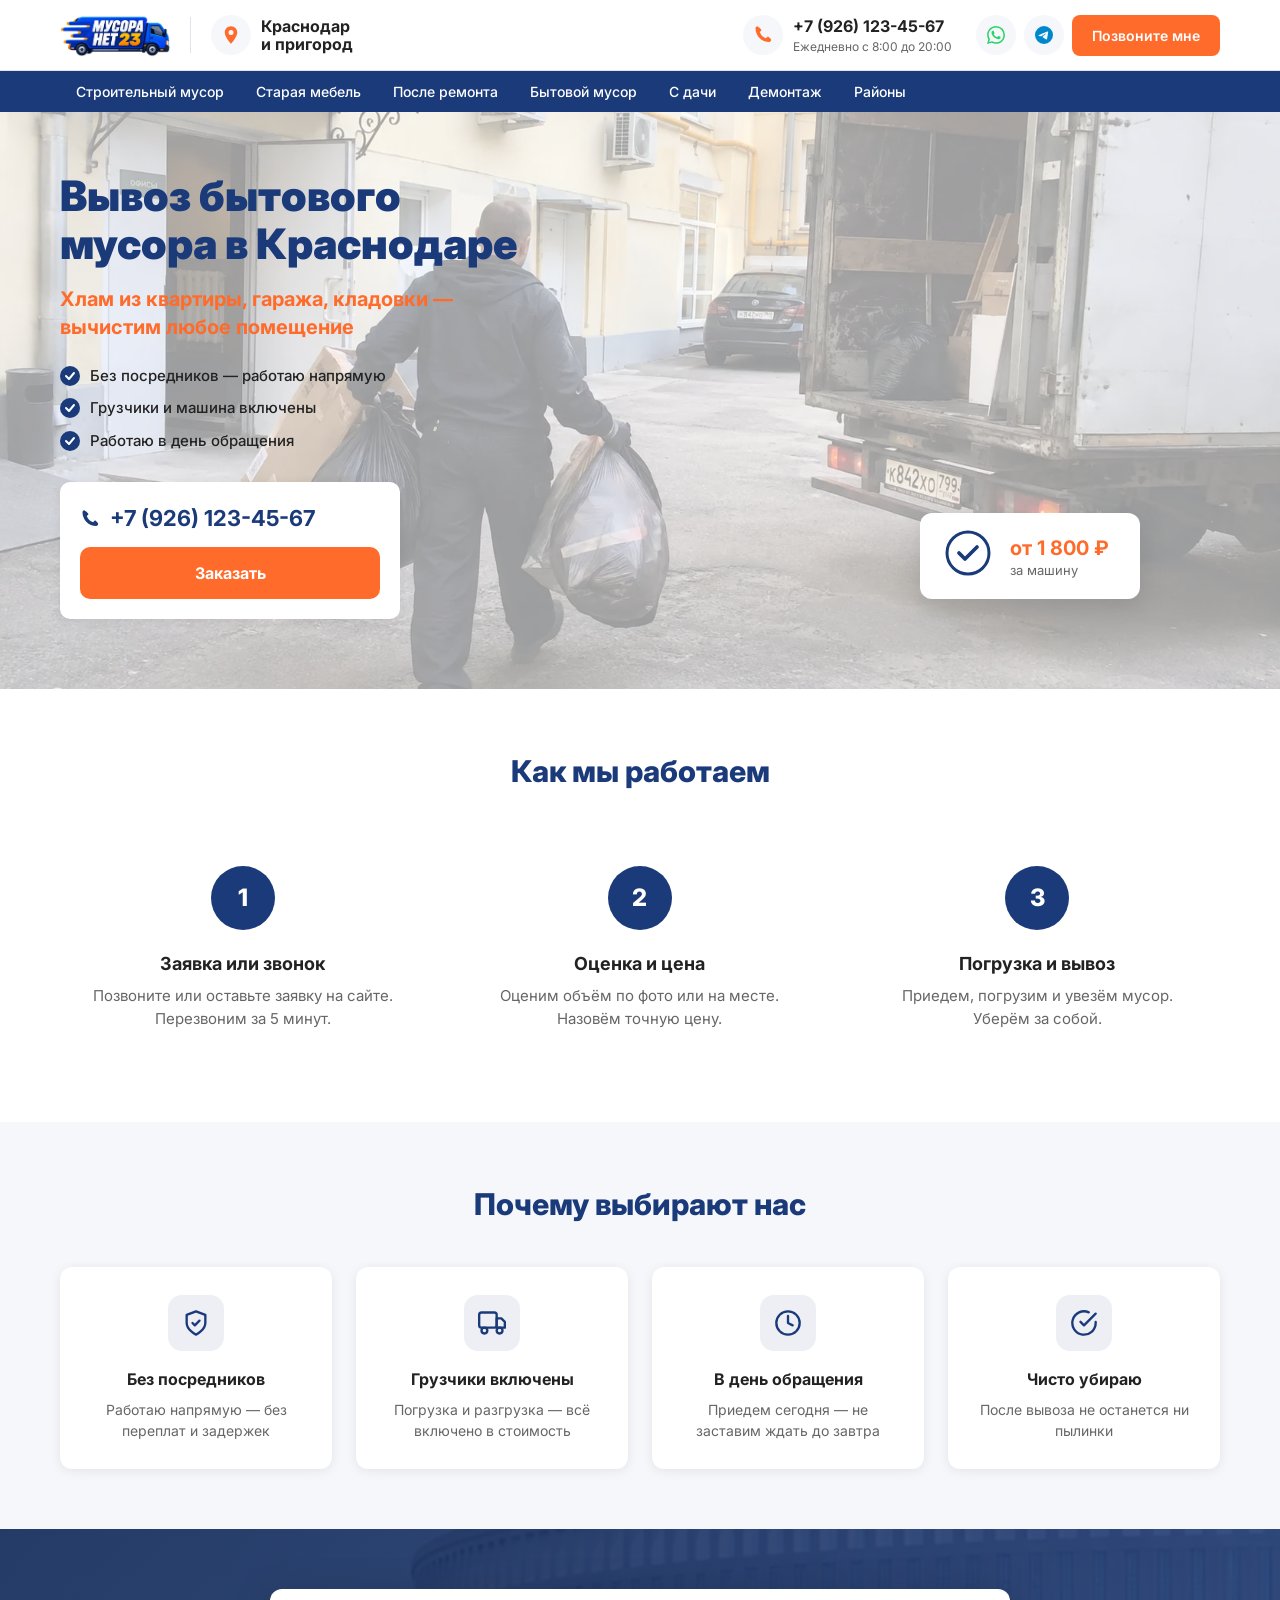
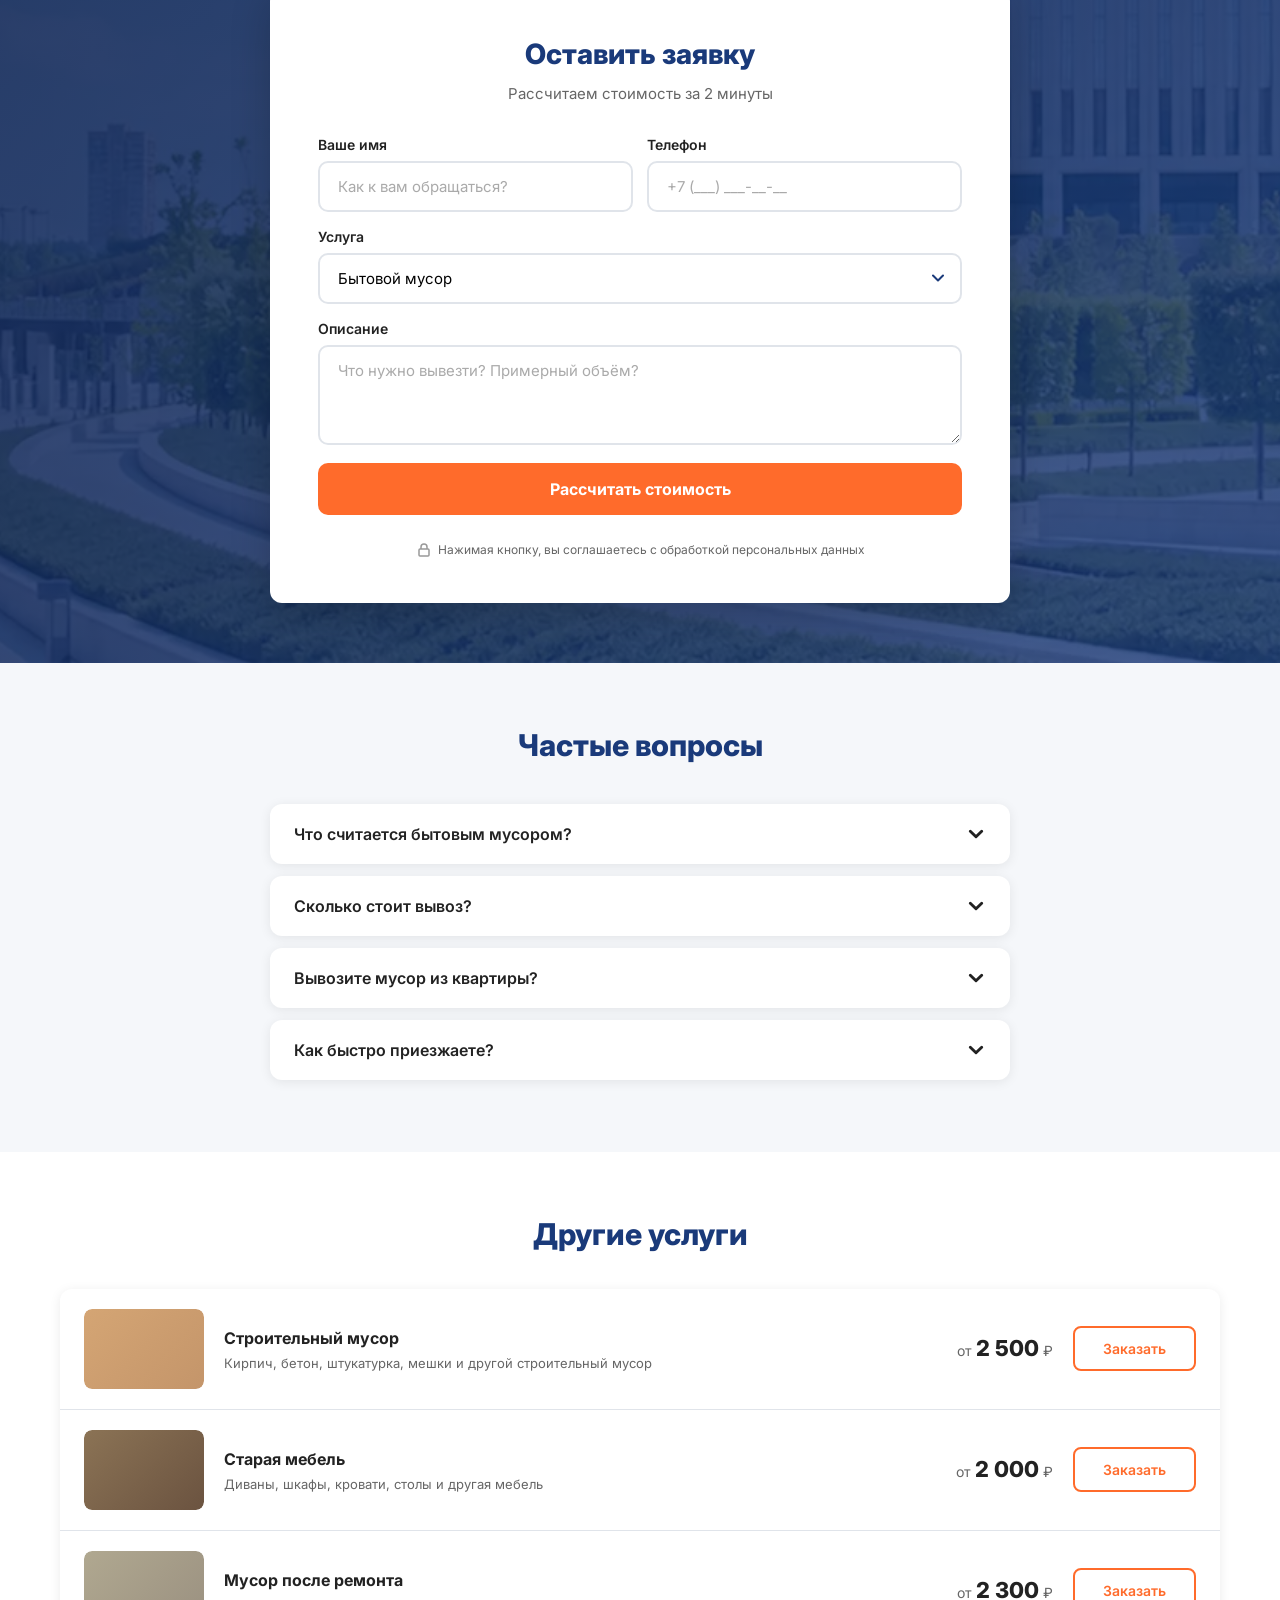
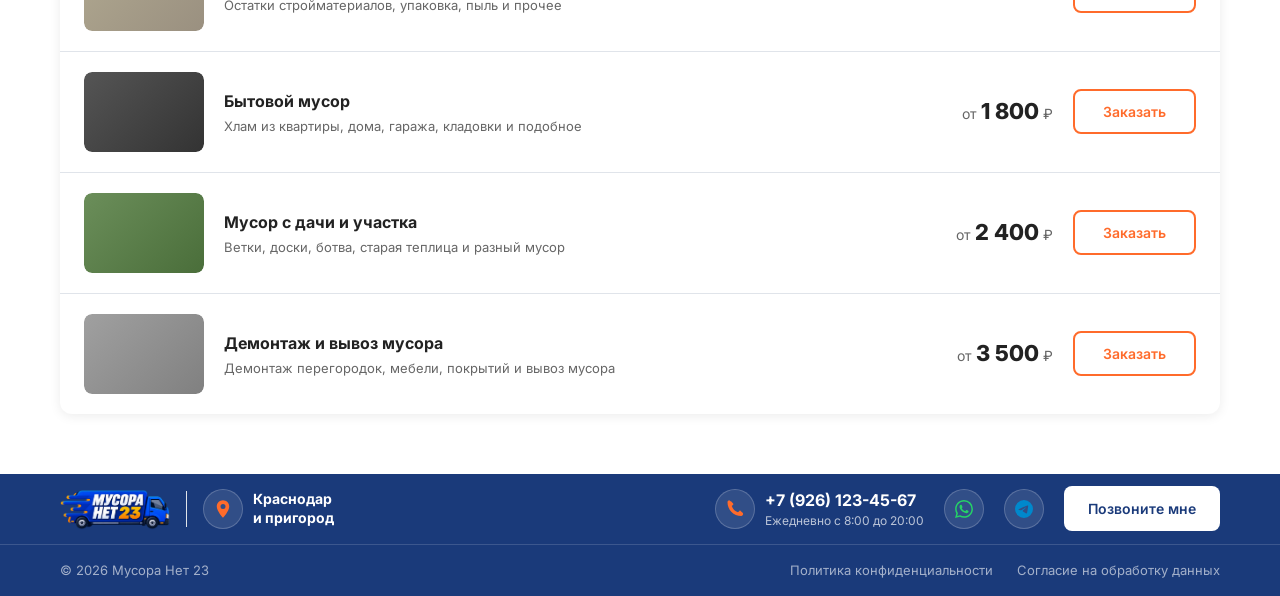
==== bytovoy-musor.html @ c2ca49b8 "Полная мобильная адаптация: responsive service.css, sticky call на сервисах" ====
<!DOCTYPE html>
<html lang="ru">
<head>
    <meta charset="UTF-8">
    <meta name="viewport" content="width=device-width, initial-scale=1.0">
    <title>Вывоз бытового мусора в Краснодаре — от 1 800 ₽ | Мусора Нет 23</title>
    <meta name="description" content="Вывоз бытового мусора в Краснодаре от 1 800 ₽. Хлам из квартиры, гаража, кладовки — вычистим любое помещение. Тел: +7 (926) 123-45-67">
    <meta name="keywords" content="бытовой мусор краснодар, вывоз хлама, вывоз мусора из квартиры, вывоз мусора из гаража">
    <meta name="robots" content="index, follow">
    <link rel="canonical" href="https://musora-net-23.vercel.app/bytovoy-musor/">
    <meta property="og:type" content="website">
    <meta property="og:title" content="Вывоз бытового мусора в Краснодаре — Мусора Нет 23">
    <meta property="og:description" content="Вывоз бытового мусора от 1 800 ₽. Хлам из квартиры, гаража, кладовки.">
    <meta property="og:image" content="https://musora-net-23.vercel.app/assets/main.webp">
    <meta property="og:url" content="https://musora-net-23.vercel.app/bytovoy-musor/">
    <meta property="og:locale" content="ru_RU">
    <script type="application/ld+json">
    {
        "@context": "https://schema.org",
        "@type": "Service",
        "name": "Вывоз бытового мусора",
        "provider": {"@type": "LocalBusiness", "name": "Мусора Нет 23", "telephone": "+7-926-123-45-67"},
        "areaServed": "Краснодар",
        "offers": {"@type": "Offer", "price": "1800", "priceCurrency": "RUB", "priceSpecification": {"@type": "PriceSpecification", "price": "1800", "priceCurrency": "RUB", "unitText": "за машину"}}
    }
    </script>
    <link rel="stylesheet" href="./index.css">
    <link rel="stylesheet" href="service.css">
    <link href="https://fonts.googleapis.com/css2?family=Inter:wght@400;500;600;700;800;900&display=swap" rel="stylesheet">
</head>
<body>
    <!-- Header (copy from main) -->
    <header class="header">
        <div class="container header-inner">
            <div class="header-left">
                <a href="index.html" class="logo"><img src="assets/logo.webp" alt="Мусора Нет 23" class="logo-icon"></a>
                <div class="header-separator"></div>
                <div class="header-location"><div class="icon-badge"><svg width="20" height="20" viewBox="0 0 16 16" fill="none"><path d="M8 1C5.24 1 3 3.24 3 6c0 3.75 5 9 5 9s5-5.25 5-9c0-2.76-2.24-5-5-5zm0 7a2 2 0 110-4 2 2 0 010 4z" fill="#ff6b2b"/></svg></div><span>Краснодар<br>и пригород</span></div>
            </div>
            <div class="header-right">
                <div class="header-phone-block"><div class="icon-badge"><svg width="20" height="20" viewBox="0 0 16 16" fill="none"><path d="M3.5 1C2.67 1 2 1.67 2 2.5c0 6.08 4.92 11 11 11 .83 0 1.5-.67 1.5-1.5 0-.39-.15-.74-.4-1.01L12.5 9.5c-.28-.28-.73-.28-1.01 0l-1.09 1.09A8.05 8.05 0 015.41 5.6l1.09-1.09c.28-.28.28-.73 0-1.01L5.01 2A1.49 1.49 0 004 1.5 1.5 1.5 0 003.5 1z" fill="#ff6b2b"/></svg></div><div><a href="tel:+79261234567" class="header-phone">+7 (926) 123-45-67</a><span class="header-hours">Ежедневно с 8:00 до 20:00</span></div></div>
                <button class="burger" id="burgerBtn" aria-label="Меню"><span></span><span></span><span></span></button>
                <div class="header-actions">
                    <a href="#" class="social-circle whatsapp" title="WhatsApp"><svg width="18" height="18" viewBox="0 0 24 24" fill="#25D366"><path d="M17.472 14.382c-.297-.149-1.758-.867-2.03-.967-.273-.099-.471-.148-.67.15-.197.297-.767.966-.94 1.164-.173.199-.347.223-.644.075-.297-.15-1.255-.463-2.39-1.475-.883-.788-1.48-1.761-1.653-2.059-.173-.297-.018-.458.13-.606.134-.133.298-.347.446-.52.149-.174.198-.298.298-.497.099-.198.05-.371-.025-.52-.075-.149-.669-1.612-.916-2.207-.242-.579-.487-.5-.669-.51-.173-.008-.371-.01-.57-.01-.198 0-.52.074-.792.372-.272.297-1.04 1.016-1.04 2.479 0 1.462 1.065 2.875 1.213 3.074.149.198 2.096 3.2 5.077 4.487.709.306 1.262.489 1.694.625.712.227 1.36.195 1.871.118.571-.085 1.758-.719 2.006-1.413.248-.694.248-1.289.173-1.413-.074-.124-.272-.198-.57-.347m-5.421 7.403h-.004a9.87 9.87 0 01-5.031-1.378l-.361-.214-3.741.982.998-3.648-.235-.374a9.86 9.86 0 01-1.51-5.26c.001-5.45 4.436-9.884 9.888-9.884 2.64 0 5.122 1.03 6.988 2.898a9.825 9.825 0 012.893 6.994c-.003 5.45-4.437 9.884-9.885 9.884m8.413-18.297A11.815 11.815 0 0012.05 0C5.495 0 .16 5.335.157 11.892c0 2.096.547 4.142 1.588 5.945L.057 24l6.305-1.654a11.882 11.882 0 005.683 1.448h.005c6.554 0 11.89-5.335 11.893-11.893a11.821 11.821 0 00-3.48-8.413z"/></svg></a>
                    <a href="#" class="social-circle telegram" title="Telegram"><svg width="18" height="18" viewBox="0 0 24 24" fill="#0088cc"><path d="M11.944 0A12 12 0 000 12a12 12 0 0012 12 12 12 0 0012-12A12 12 0 0012 0a12 12 0 00-.056 0zm4.962 7.224c.1-.002.321.023.465.14a.506.506 0 01.171.325c.016.093.036.306.02.472-.18 1.898-.962 6.502-1.36 8.627-.168.9-.499 1.201-.82 1.23-.696.065-1.225-.46-1.9-.902-1.056-.693-1.653-1.124-2.678-1.8-1.185-.78-.417-1.21.258-1.91.177-.184 3.247-2.977 3.307-3.23.007-.032.014-.15-.056-.212s-.174-.041-.249-.024c-.106.024-1.793 1.14-5.061 3.345-.479.33-.913.49-1.302.48-.428-.008-1.252-.241-1.865-.44-.752-.245-1.349-.374-1.297-.789.027-.216.325-.437.893-.663 3.498-1.524 5.83-2.529 6.998-3.014 3.332-1.386 4.025-1.627 4.476-1.635z"/></svg></a>
                    <a href="javascript:void(0)" class="btn-call popup-trigger">Позвоните мне</a>
                </div>
            </div>
        </div>
    </header>
    <nav class="nav"><div class="container"><ul class="nav-list"><li><a href="stroitelniy-musor.html">Строительный мусор</a></li><li><a href="staraya-mebel.html">Старая мебель</a></li><li><a href="musor-posle-remonta.html">После ремонта</a></li><li><a href="bytovoy-musor.html">Бытовой мусор</a></li><li><a href="musor-s-dachi.html">С дачи</a></li><li><a href="demontazh.html">Демонтаж</a></li><li><a href="index.html#map">Районы</a></li></ul></div></nav>
    <div class="mobile-overlay" id="mobileOverlay"></div>
    <aside class="mobile-menu" id="mobileMenu">
        <div class="mobile-menu-header"><a href="index.html" class="logo"><img src="assets/logo.webp" alt="Мусора Нет 23" class="logo-icon"></a><button class="mobile-menu-close" id="mobileMenuClose" aria-label="Закрыть"><svg width="24" height="24" viewBox="0 0 24 24" fill="none"><path d="M6 6l12 12M18 6L6 18" stroke="#222" stroke-width="2" stroke-linecap="round"/></svg></button></div>
        <nav class="mobile-nav"><a href="index.html">Услуги</a><a href="index.html#how">Как мы работаем</a><a href="index.html#reviews">Отзывы</a><a href="index.html#map">Районы</a></nav>
        <div class="mobile-menu-footer">
            <div class="mobile-menu-location"><div class="icon-badge"><svg width="20" height="20" viewBox="0 0 16 16" fill="none"><path d="M8 1C5.24 1 3 3.24 3 6c0 3.75 5 9 5 9s5-5.25 5-9c0-2.76-2.24-5-5-5zm0 7a2 2 0 110-4 2 2 0 010 4z" fill="#ff6b2b"/></svg></div><span>Краснодар и пригород</span></div>
            <div class="mobile-menu-phone-block"><div class="icon-badge"><svg width="20" height="20" viewBox="0 0 16 16" fill="none"><path d="M3.5 1C2.67 1 2 1.67 2 2.5c0 6.08 4.92 11 11 11 .83 0 1.5-.67 1.5-1.5 0-.39-.15-.74-.4-1.01L12.5 9.5c-.28-.28-.73-.28-1.01 0l-1.09 1.09A8.05 8.05 0 015.41 5.6l1.09-1.09c.28-.28.28-.73 0-1.01L5.01 2A1.49 1.49 0 004 1.5 1.5 1.5 0 003.5 1z" fill="#ff6b2b"/></svg></div><div><a href="tel:+79261234567" class="mobile-menu-phone">+7 (926) 123-45-67</a><span class="mobile-menu-hours">Ежедневно с 8:00 до 20:00</span></div></div>
            <div class="mobile-menu-socials"><a href="#" class="social-link whatsapp"><svg width="22" height="22" viewBox="0 0 24 24" fill="#25D366"><path d="M17.472 14.382c-.297-.149-1.758-.867-2.03-.967-.273-.099-.471-.148-.67.15-.197.297-.767.966-.94 1.164-.173.199-.347.223-.644.075-.297-.15-1.255-.463-2.39-1.475-.883-.788-1.48-1.761-1.653-2.059-.173-.297-.018-.458.13-.606.134-.133.298-.347.446-.52.149-.174.198-.298.298-.497.099-.198.05-.371-.025-.52-.075-.149-.669-1.612-.916-2.207-.242-.579-.487-.5-.669-.51-.173-.008-.371-.01-.57-.01-.198 0-.52.074-.792.372-.272.297-1.04 1.016-1.04 2.479 0 1.462 1.065 2.875 1.213 3.074.149.198 2.096 3.2 5.077 4.487.709.306 1.262.489 1.694.625.712.227 1.36.195 1.871.118.571-.085 1.758-.719 2.006-1.413.248-.694.248-1.289.173-1.413-.074-.124-.272-.198-.57-.347m-5.421 7.403h-.004a9.87 9.87 0 01-5.031-1.378l-.361-.214-3.741.982.998-3.648-.235-.374a9.86 9.86 0 01-1.51-5.26c.001-5.45 4.436-9.884 9.888-9.884 2.64 0 5.122 1.03 6.988 2.898a9.825 9.825 0 012.893 6.994c-.003 5.45-4.437 9.884-9.885 9.884m8.413-18.297A11.815 11.815 0 0012.05 0C5.495 0 .16 5.335.157 11.892c0 2.096.547 4.142 1.588 5.945L.057 24l6.305-1.654a11.882 11.882 0 005.683 1.448h.005c6.554 0 11.89-5.335 11.893-11.893a11.821 11.821 0 00-3.48-8.413z"/></svg></a><a href="#" class="social-link telegram"><svg width="22" height="22" viewBox="0 0 24 24" fill="#0088cc"><path d="M11.944 0A12 12 0 000 12a12 12 0 0012 12 12 12 0 0012-12A12 12 0 0012 0a12 12 0 00-.056 0zm4.962 7.224c.1-.002.321.023.465.14a.506.506 0 01.171.325c.016.093.036.306.02.472-.18 1.898-.962 6.502-1.36 8.627-.168.9-.499 1.201-.82 1.23-.696.065-1.225-.46-1.9-.902-1.056-.693-1.653-1.124-2.678-1.8-1.185-.78-.417-1.21.258-1.91.177-.184 3.247-2.977 3.307-3.23.007-.032.014-.15-.056-.212s-.174-.041-.249-.024c-.106.024-1.793 1.14-5.061 3.345-.479.33-.913.49-1.302.48-.428-.008-1.252-.241-1.865-.44-.752-.245-1.349-.374-1.297-.789.027-.216.325-.437.893-.663 3.498-1.524 5.83-2.529 6.998-3.014 3.332-1.386 4.025-1.627 4.476-1.635z"/></svg></a><a href="tel:+79261234567" class="mobile-menu-phone">+7 (926) 123-45-67</a></div>
            <button class="btn-call popup-trigger">Заказать звонок</button>
        </div>
    </aside>

    <section class="hero service-hero hero-bitovoi">
        <div class="container hero-inner">
            <div class="hero-content">
                <h1 class="hero-title">Вывоз бытового<br>мусора в Краснодаре</h1>
                <p class="hero-subtitle">Хлам из квартиры, гаража, кладовки —<br>вычистим любое помещение</p>
                <ul class="hero-features">
                    <li><svg width="20" height="20" viewBox="0 0 20 20" fill="none"><circle cx="10" cy="10" r="10" fill="#1a3a7a"/><path d="M6 10l3 3 5-6" stroke="white" stroke-width="2" stroke-linecap="round" stroke-linejoin="round"/></svg>Без посредников — работаю напрямую</li>
                    <li><svg width="20" height="20" viewBox="0 0 20 20" fill="none"><circle cx="10" cy="10" r="10" fill="#1a3a7a"/><path d="M6 10l3 3 5-6" stroke="white" stroke-width="2" stroke-linecap="round" stroke-linejoin="round"/></svg>Грузчики и машина включены</li>
                    <li><svg width="20" height="20" viewBox="0 0 20 20" fill="none"><circle cx="10" cy="10" r="10" fill="#1a3a7a"/><path d="M6 10l3 3 5-6" stroke="white" stroke-width="2" stroke-linecap="round" stroke-linejoin="round"/></svg>Работаю в день обращения</li>
                </ul>
                <div class="hero-cta">
                    <a href="tel:+79261234567" class="hero-phone"><svg width="20" height="20" viewBox="0 0 20 20" fill="none"><path d="M4.375 1.25C3.34 1.25 2.5 2.09 2.5 3.125c0 7.6 6.15 13.75 13.75 13.75 1.035 0 1.875-.84 1.875-1.875 0-.49-.19-.93-.5-1.26l-1.875-1.875c-.35-.35-.91-.35-1.26 0l-1.36 1.36A10.06 10.06 0 016.76 7.01l1.36-1.36c.35-.35.35-.91 0-1.26L6.25 2.52A1.86 1.86 0 005 1.875 1.875 1.875 0 004.375 1.25z" fill="#1a3a7a"/></svg>+7 (926) 123-45-67</a>
                    <a href="#form" class="btn-primary">Заказать</a>
                </div>
                <div class="hero-badge">
                    <div class="hero-badge-icon"><svg width="48" height="48" viewBox="0 0 32 32" fill="none"><circle cx="16" cy="16" r="14" stroke="#1a3a7a" stroke-width="2"/><path d="M10 16l4 4 8-8" stroke="#1a3a7a" stroke-width="2.5" stroke-linecap="round" stroke-linejoin="round"/></svg></div>
                    <div class="hero-badge-text"><strong>от 1 800 ₽</strong><span>за машину</span></div>
                </div>
            </div>
        </div>
    </section>

    <section class="service-how"><div class="container"><h2>Как мы работаем</h2><div class="how-steps"><div class="how-step"><div class="how-step-num">1</div><h3>Заявка или звонок</h3><p>Позвоните или оставьте заявку на сайте. Перезвоним за 5 минут.</p></div><div class="how-step"><div class="how-step-num">2</div><h3>Оценка и цена</h3><p>Оценим объём по фото или на месте. Назовём точную цену.</p></div><div class="how-step"><div class="how-step-num">3</div><h3>Погрузка и вывоз</h3><p>Приедем, погрузим и увезём мусор. Уберём за собой.</p></div></div></div></section>

    <section class="service-benefits"><div class="container"><h2>Почему выбирают нас</h2><div class="benefits-grid"><div class="benefit-card"><div class="benefit-icon"><svg width="28" height="28" viewBox="0 0 24 24" fill="none" stroke="#1a3a7a" stroke-width="2" stroke-linecap="round" stroke-linejoin="round"><path d="M12 22s8-4 8-10V5l-8-3-8 3v7c0 6 8 10 8 10z"/><path d="M9 12l2 2 4-4"/></svg></div><h3>Без посредников</h3><p>Работаю напрямую — без переплат и задержек</p></div><div class="benefit-card"><div class="benefit-icon"><svg width="28" height="28" viewBox="0 0 24 24" fill="none" stroke="#1a3a7a" stroke-width="2" stroke-linecap="round" stroke-linejoin="round"><rect x="1" y="3" width="15" height="13" rx="2"/><path d="M16 8h4l3 3v5h-7V8z"/><circle cx="5.5" cy="18.5" r="2.5"/><circle cx="18.5" cy="18.5" r="2.5"/></svg></div><h3>Грузчики включены</h3><p>Погрузка и разгрузка — всё включено в стоимость</p></div><div class="benefit-card"><div class="benefit-icon"><svg width="28" height="28" viewBox="0 0 24 24" fill="none" stroke="#1a3a7a" stroke-width="2" stroke-linecap="round" stroke-linejoin="round"><circle cx="12" cy="12" r="10"/><path d="M12 6v6l4 2"/></svg></div><h3>В день обращения</h3><p>Приедем сегодня — не заставим ждать до завтра</p></div><div class="benefit-card"><div class="benefit-icon"><svg width="28" height="28" viewBox="0 0 24 24" fill="none" stroke="#1a3a7a" stroke-width="2" stroke-linecap="round" stroke-linejoin="round"><path d="M22 11.08V12a10 10 0 11-5.93-9.14"/><path d="M22 4L12 14.01l-3-3"/></svg></div><h3>Чисто убираю</h3><p>После вывоза не останется ни пылинки</p></div></div></div></section>

    <section class="service-form-section" id="form">
        <div class="container">
            <div class="service-form-card">
                <h2>Оставить заявку</h2>
                <p class="form-subtitle">Рассчитаем стоимость за 2 минуты</p>
                <form action="send.php" method="POST" class="service-form-grid">
                    <input type="hidden" name="page" value="Бытовой мусор">
                    <div class="form-group"><label>Ваше имя</label><input type="text" name="name" placeholder="Как к вам обращаться?"></div>
                    <div class="form-group"><label>Телефон</label><input type="tel" name="phone" placeholder="+7 (___) ___-__-__"></div>
                    <div class="form-group full"><label>Услуга</label><select name="service"><option>Строительный мусор</option><option>Старая мебель</option><option>Мусор после ремонта</option><option selected>Бытовой мусор</option><option>Мусор с дачи и участка</option><option>Демонтаж и вывоз мусора</option></select></div>
                    <div class="form-group full"><label>Описание</label><textarea name="message" placeholder="Что нужно вывезти? Примерный объём?"></textarea></div>
                    <button type="submit" class="btn-submit">Рассчитать стоимость</button>
                    <p class="form-privacy"><svg width="16" height="16" viewBox="0 0 16 16" fill="none"><rect x="3" y="7" width="10" height="7" rx="1" stroke="#999" stroke-width="1.5"/><path d="M5 7V5a3 3 0 016 0v2" stroke="#999" stroke-width="1.5"/></svg>Нажимая кнопку, вы соглашаетесь с обработкой персональных данных</p>
                </form>
            </div>
        </div>
    </section>

    <!-- Other Services -->
    <section class="service-faq"><div class="container"><h2>Частые вопросы</h2><div class="faq-list"><div class="faq-item"><button class="faq-question">Что считается бытовым мусором? <svg class="faq-arrow" width="14" height="14" viewBox="0 0 14 14" fill="none"><path d="M3 5l4 4 4-4" stroke="currentColor" stroke-width="2" stroke-linecap="round" stroke-linejoin="round"/></svg></button><div class="faq-answer"><div class="faq-answer-inner">Хлам из квартиры, дома, гаража, кладовки — старые вещи, техника, коробки.</div></div></div><div class="faq-item"><button class="faq-question">Сколько стоит вывоз? <svg class="faq-arrow" width="14" height="14" viewBox="0 0 14 14" fill="none"><path d="M3 5l4 4 4-4" stroke="currentColor" stroke-width="2" stroke-linecap="round" stroke-linejoin="round"/></svg></button><div class="faq-answer"><div class="faq-answer-inner">От 1 800 ₽ за машину. Самая низкая цена в Краснодаре.</div></div></div><div class="faq-item"><button class="faq-question">Вывозите мусор из квартиры? <svg class="faq-arrow" width="14" height="14" viewBox="0 0 14 14" fill="none"><path d="M3 5l4 4 4-4" stroke="currentColor" stroke-width="2" stroke-linecap="round" stroke-linejoin="round"/></svg></button><div class="faq-answer"><div class="faq-answer-inner">Да. Грузчики поднимут и вынесут мусор с любого этажа.</div></div></div><div class="faq-item"><button class="faq-question">Как быстро приезжаете? <svg class="faq-arrow" width="14" height="14" viewBox="0 0 14 14" fill="none"><path d="M3 5l4 4 4-4" stroke="currentColor" stroke-width="2" stroke-linecap="round" stroke-linejoin="round"/></svg></button><div class="faq-answer"><div class="faq-answer-inner">В день обращения. Позвоните — приедем сегодня.</div></div></div></div></div></section>

    <section class="other-services">
        <div class="container">
            <h2>Другие услуги</h2>
            <div class="services-list">
                <div class="service-item">
                    <div class="service-img"><div class="service-img-placeholder construction"></div></div>
                    <div class="service-info"><h3>Строительный мусор</h3><p>Кирпич, бетон, штукатурка, мешки и другой строительный мусор</p></div>
                    <div class="service-price">от <strong>2 500</strong> ₽</div>
                    <a href="stroitelniy-musor.html" class="btn-order">Заказать</a>
                </div>
                <div class="service-item">
                    <div class="service-img"><div class="service-img-placeholder furniture"></div></div>
                    <div class="service-info"><h3>Старая мебель</h3><p>Диваны, шкафы, кровати, столы и другая мебель</p></div>
                    <div class="service-price">от <strong>2 000</strong> ₽</div>
                    <a href="staraya-mebel.html" class="btn-order">Заказать</a>
                </div>
                <div class="service-item">
                    <div class="service-img"><div class="service-img-placeholder renovation"></div></div>
                    <div class="service-info"><h3>Мусор после ремонта</h3><p>Остатки стройматериалов, упаковка, пыль и прочее</p></div>
                    <div class="service-price">от <strong>2 300</strong> ₽</div>
                    <a href="musor-posle-remonta.html" class="btn-order">Заказать</a>
                </div>
                <div class="service-item">
                    <div class="service-img"><div class="service-img-placeholder household"></div></div>
                    <div class="service-info"><h3>Бытовой мусор</h3><p>Хлам из квартиры, дома, гаража, кладовки и подобное</p></div>
                    <div class="service-price">от <strong>1 800</strong> ₽</div>
                    <a href="bytovoy-musor.html" class="btn-order">Заказать</a>
                </div>
                <div class="service-item">
                    <div class="service-img"><div class="service-img-placeholder dacha"></div></div>
                    <div class="service-info"><h3>Мусор с дачи и участка</h3><p>Ветки, доски, ботва, старая теплица и разный мусор</p></div>
                    <div class="service-price">от <strong>2 400</strong> ₽</div>
                    <a href="musor-s-dachi.html" class="btn-order">Заказать</a>
                </div>
                <div class="service-item">
                    <div class="service-img"><div class="service-img-placeholder demolition"></div></div>
                    <div class="service-info"><h3>Демонтаж и вывоз мусора</h3><p>Демонтаж перегородок, мебели, покрытий и вывоз мусора</p></div>
                    <div class="service-price">от <strong>3 500</strong> ₽</div>
                    <a href="demontazh.html" class="btn-order">Заказать</a>
                </div>
            </div>
        </div>
    </section>

    <section class="seo-hidden" style="padding:0;height:0;overflow:visible;position:relative;">
        <div style="position:absolute;left:-9999px;top:auto;width:1px;height:1px;overflow:hidden;">
            <h2>Вывоз бытового мусора в Краснодаре</h2>
            <p>Вывоз бытового мусора в Краснодаре от «Мусора Нет 23». Вычистим хлам из квартиры, дома, гаража, кладовки или подвала. Старая техника, вещи, коробки — вывезём любое количество.</p>
            <p>Цена — от 1 800 ₽ за машину. Самая низкая в Краснодаре. Звоните: +7 (926) 123-45-67.</p>
        </div>
    </section>

    <!-- Footer -->
    <footer class="footer">
        <div class="container footer-inner">
            <div class="footer-left"><a href="index.html" class="logo"><img src="assets/logo.webp" alt="Мусора Нет 23" class="logo-icon"></a><div class="header-separator"></div><div class="footer-location"><div class="icon-badge"><svg width="20" height="20" viewBox="0 0 16 16" fill="none"><path d="M8 1C5.24 1 3 3.24 3 6c0 3.75 5 9 5 9s5-5.25 5-9c0-2.76-2.24-5-5-5zm0 7a2 2 0 110-4 2 2 0 010 4z" fill="#ff6b2b"/></svg></div><span>Краснодар<br>и пригород</span></div></div>
            <div class="footer-right">
                <div class="footer-phone-block"><div class="icon-badge"><svg width="20" height="20" viewBox="0 0 16 16" fill="none"><path d="M3.5 1C2.67 1 2 1.67 2 2.5c0 6.08 4.92 11 11 11 .83 0 1.5-.67 1.5-1.5 0-.39-.15-.74-.4-1.01L12.5 9.5c-.28-.28-.73-.28-1.01 0l-1.09 1.09A8.05 8.05 0 015.41 5.6l1.09-1.09c.28-.28.28-.73 0-1.01L5.01 2A1.49 1.49 0 004 1.5 1.5 1.5 0 003.5 1z" fill="#ff6b2b"/></svg></div><div><a href="tel:+79261234567" class="footer-phone">+7 (926) 123-45-67</a><span class="footer-hours">Ежедневно с 8:00 до 20:00</span></div></div>
                <a href="#" class="social-circle whatsapp" title="WhatsApp"><svg width="18" height="18" viewBox="0 0 24 24" fill="#25D366"><path d="M17.472 14.382c-.297-.149-1.758-.867-2.03-.967-.273-.099-.471-.148-.67.15-.197.297-.767.966-.94 1.164-.173.199-.347.223-.644.075-.297-.15-1.255-.463-2.39-1.475-.883-.788-1.48-1.761-1.653-2.059-.173-.297-.018-.458.13-.606.134-.133.298-.347.446-.52.149-.174.198-.298.298-.497.099-.198.05-.371-.025-.52-.075-.149-.669-1.612-.916-2.207-.242-.579-.487-.5-.669-.51-.173-.008-.371-.01-.57-.01-.198 0-.52.074-.792.372-.272.297-1.04 1.016-1.04 2.479 0 1.462 1.065 2.875 1.213 3.074.149.198 2.096 3.2 5.077 4.487.709.306 1.262.489 1.694.625.712.227 1.36.195 1.871.118.571-.085 1.758-.719 2.006-1.413.248-.694.248-1.289.173-1.413-.074-.124-.272-.198-.57-.347m-5.421 7.403h-.004a9.87 9.87 0 01-5.031-1.378l-.361-.214-3.741.982.998-3.648-.235-.374a9.86 9.86 0 01-1.51-5.26c.001-5.45 4.436-9.884 9.888-9.884 2.64 0 5.122 1.03 6.988 2.898a9.825 9.825 0 012.893 6.994c-.003 5.45-4.437 9.884-9.885 9.884m8.413-18.297A11.815 11.815 0 0012.05 0C5.495 0 .16 5.335.157 11.892c0 2.096.547 4.142 1.588 5.945L.057 24l6.305-1.654a11.882 11.882 0 005.683 1.448h.005c6.554 0 11.89-5.335 11.893-11.893a11.821 11.821 0 00-3.48-8.413z"/></svg></a>
                <a href="#" class="social-circle telegram" title="Telegram"><svg width="18" height="18" viewBox="0 0 24 24" fill="#0088cc"><path d="M11.944 0A12 12 0 000 12a12 12 0 0012 12 12 12 0 0012-12A12 12 0 0012 0a12 12 0 00-.056 0zm4.962 7.224c.1-.002.321.023.465.14a.506.506 0 01.171.325c.016.093.036.306.02.472-.18 1.898-.962 6.502-1.36 8.627-.168.9-.499 1.201-.82 1.23-.696.065-1.225-.46-1.9-.902-1.056-.693-1.653-1.124-2.678-1.8-1.185-.78-.417-1.21.258-1.91.177-.184 3.247-2.977 3.307-3.23.007-.032.014-.15-.056-.212s-.174-.041-.249-.024c-.106.024-1.793 1.14-5.061 3.345-.479.33-.913.49-1.302.48-.428-.008-1.252-.241-1.865-.44-.752-.245-1.349-.374-1.297-.789.027-.216.325-.437.893-.663 3.498-1.524 5.83-2.529 6.998-3.014 3.332-1.386 4.025-1.627 4.476-1.635z"/></svg></a>
                <a href="javascript:void(0)" class="btn-call popup-trigger">Позвоните мне</a>
            </div>
        </div>
        <div class="footer-bottom"><div class="container footer-bottom-inner"><span>© 2026 Мусора Нет 23</span><div class="footer-links"><a href="#">Политика конфиденциальности</a><a href="#">Согласие на обработку данных</a></div></div></div>
    </footer>

    <!-- Popup -->
    <div class="popup-overlay" id="popupOverlay"><div class="popup-form"><button class="popup-close" id="popupClose">&times;</button><div id="popupContent"><h3>Заказать обратный звонок</h3><p class="popup-subtitle">Оставьте номер — перезвоним за 5 минут</p><form action="send.php" method="POST"><input type="hidden" name="page" value="Бытовой мусор"><input type="hidden" name="service" value="Обратный звонок"><div class="form-group"><label for="popupName">Ваше имя</label><input type="text" id="popupName" name="name" placeholder="Как к вам обращаться?"></div><div class="form-group"><label for="popupPhone">Телефон</label><input type="tel" id="popupPhone" name="phone" placeholder="+7 (___) ___-__-__"></div><button type="submit" class="btn-submit" id="popupSubmit">Перезвоните мне</button><p class="popup-privacy">Нажимая кнопку, вы соглашаетесь с обработкой персональных данных</p></form></div><div class="popup-success" id="popupSuccess"><div class="popup-success-icon">✓</div><h3>Спасибо!</h3><p>Мы перезвоним вам в ближайшее время</p></div></div></div>
    <div class="mobile-sticky-call"><a href="tel:+79261234567" class="mobile-sticky-btn"><svg width="20" height="20" viewBox="0 0 20 20" fill="none"><path d="M4.375 1.25C3.34 1.25 2.5 2.09 2.5 3.125c0 7.6 6.15 13.75 13.75 13.75 1.035 0 1.875-.84 1.875-1.875 0-.49-.19-.93-.5-1.26l-1.875-1.875c-.35-.35-.91-.35-1.26 0l-1.36 1.36A10.06 10.06 0 016.76 7.01l1.36-1.36c.35-.35.35-.91 0-1.26L6.25 2.52A1.86 1.86 0 005 1.875 1.875 1.875 0 004.375 1.25z" fill="white"/></svg>Позвонить</a></div>
    <script src="script.js"></script>
    <script>(function(){var o=document.getElementById('popupOverlay'),c=document.getElementById('popupClose'),t=document.querySelectorAll('.popup-trigger'),s=document.getElementById('popupSubmit'),p=document.getElementById('popupContent'),u=document.getElementById('popupSuccess');t.forEach(function(b){b.addEventListener('click',function(e){e.preventDefault();o.classList.add('active')})});c.addEventListener('click',function(){o.classList.remove('active');p.style.display='';u.classList.remove('show')});o.addEventListener('click',function(e){if(e.target===o){o.classList.remove('active');p.style.display='';u.classList.remove('show')}});document.addEventListener('keydown',function(e){if(e.key==='Escape'&&o.classList.contains('active')){o.classList.remove('active');p.style.display='';u.classList.remove('show')}});s.addEventListener('click',function(){p.style.display='none';u.classList.add('show')})})();</script>
    <script>document.querySelectorAll('.faq-question').forEach(function(b){b.addEventListener('click',function(){var i=this.parentElement,w=i.classList.contains('active');document.querySelectorAll('.faq-item.active').forEach(function(x){x.classList.remove('active')});if(!w)i.classList.add('active')})});</script>
</body>
</html>
---- index.css ----
/* ===== RESET & BASE ===== */
*, *::before, *::after {
    margin: 0;
    padding: 0;
    box-sizing: border-box;
}

:root {
    --primary: #1a3a7a;
    --primary-dark: #0f2555;
    --accent: #ff6b2b;
    --accent-hover: #e55a1b;
    --text: #222;
    --text-light: #666;
    --bg-light: #f5f7fa;
    --white: #fff;
    --border: #e0e4ea;
    --green: #25D366;
    --blue-tg: #0088cc;
    --radius: 12px;
    --shadow: 0 2px 12px rgba(0,0,0,0.08);
    --shadow-lg: 0 8px 30px rgba(0,0,0,0.12);
}

html {
    scroll-behavior: smooth;
}

body {
    font-family: 'Inter', -apple-system, BlinkMacSystemFont, sans-serif;
    color: var(--text);
    line-height: 1.5;
    background: var(--white);
}

a {
    text-decoration: none;
    color: inherit;
}

ul {
    list-style: none;
}

.container {
    max-width: 1200px;
    margin: 0 auto;
    padding: 0 20px;
}

/* ===== HEADER ===== */
.header {
    background: var(--white);
    border-bottom: 1px solid var(--border);
    padding: 0;
    position: sticky;
    top: 0;
    z-index: 100;
}

.header-inner {
    display: flex;
    align-items: center;
    justify-content: space-between;
    gap: 20px;
}

.header-left {
    display: flex;
    align-items: center;
    gap: 20px;
    flex-shrink: 0;
}

.logo {
    display: flex;
    align-items: center;
    gap: 10px;
}

.logo-icon {
    width: 110px;
    height: 70px;
    border-radius: 12px;
    object-fit: contain;
}

.logo-text {
    display: flex;
    flex-direction: column;
    line-height: 1.2;
}

.logo-musora {
    font-size: 18px;
    font-weight: 700;
    color: var(--primary);
}

.logo-net {
    font-size: 18px;
    font-weight: 700;
    color: var(--accent);
}

.header-location {
    display: flex;
    align-items: center;
    gap: 10px;
}

.header-location span {
    font-size: 16px;
    font-weight: 700;
    color: var(--text);
    line-height: 1.15;
}

.header-separator {
    width: 1px;
    height: 36px;
    background: var(--border);
    flex-shrink: 0;
}

.icon-badge {
    width: 40px;
    height: 40px;
    flex-shrink: 0;
    display: flex;
    align-items: center;
    justify-content: center;
    background: var(--bg-light);
    border-radius: 50%;
}

.icon-badge svg {
    width: 20px;
    height: 20px;
}

.icon-badge--sm {
    width: 32px;
    height: 32px;
}

.icon-badge--sm svg {
    width: 16px;
    height: 16px;
}

.header-right {
    display: flex;
    align-items: center;
    gap: 24px;
    flex-shrink: 0;
}

.header-phone-block {
    display: flex;
    align-items: center;
    gap: 10px;
}

.header-phone {
    font-size: 16px;
    font-weight: 700;
    color: var(--text);
    display: block;
}

.header-phone:hover {
    color: var(--primary);
}

.header-hours {
    font-size: 12px;
    color: var(--text-light);
    display: block;
}

.header-actions {
    display: flex;
    align-items: center;
    gap: 8px;
}

.social-circle {
    width: 40px;
    height: 40px;
    flex-shrink: 0;
    display: flex;
    align-items: center;
    justify-content: center;
    background: var(--bg-light);
    border-radius: 50%;
    transition: background 0.2s, transform 0.2s;
}

.social-circle:hover {
    background: var(--border);
    transform: scale(1.1);
}

.btn-call {
    background: var(--accent);
    color: var(--white);
    padding: 10px 20px;
    border-radius: 8px;
    font-size: 14px;
    font-weight: 600;
    transition: background 0.2s;
    white-space: nowrap;
}

.btn-call:hover {
    background: var(--accent-hover);
}

/* ===== NAVIGATION ===== */
.nav {
    background: var(--primary);
    padding: 0;
    position: sticky;
    top: 70px;
    z-index: 99;
    overflow-x: auto;
    -webkit-overflow-scrolling: touch;
}

.nav::-webkit-scrollbar {
    display: none;
}

.nav-list {
    display: flex;
    align-items: center;
    gap: 0;
    min-width: max-content;
}

.nav-list li a {
    display: block;
    padding: 10px 16px;
    color: var(--white);
    font-size: 14px;
    font-weight: 500;
    transition: background 0.2s;
    white-space: nowrap;
}

.nav-list li a:hover {
    background: rgba(255,255,255,0.1);
}

/* ===== HERO ===== */
.hero {
    padding: 50px 0 60px;
    position: relative;
    overflow: hidden;
}

.hero-inner {
    display: flex;
    align-items: center;
    gap: 40px;
    position: relative;
}

.hero-inner::after {
    content: '';
    position: absolute;
    top: -50px;
    bottom: -60px;
    right: 0;
    left: 0;
    background: url('assets/main.webp') right center/auto 100% no-repeat;
    pointer-events: none;
    z-index: -1;
}

.hero-content {
    flex: 1;
    max-width: 520px;
}

.hero-title {
    font-size: 42px;
    font-weight: 900;
    color: var(--primary);
    line-height: 1.15;
    margin-bottom: 16px;
}

.hero-subtitle {
    font-size: 20px;
    font-weight: 700;
    color: var(--accent);
    margin-bottom: 24px;
    line-height: 1.4;
}

.hero-features {
    margin-bottom: 30px;
}

.hero-features li {
    display: flex;
    align-items: center;
    gap: 10px;
    font-size: 15px;
    font-weight: 500;
    margin-bottom: 10px;
    color: var(--text);
}

.hero-cta {
    display: flex;
    flex-direction: column;
    gap: 12px;
    max-width: 340px;
    background: var(--white);
    border-radius: 10px;
    box-shadow: var(--shadow);
    padding: 20px;
}

.hero-phone {
    display: flex;
    align-items: center;
    gap: 10px;
    font-size: 22px;
    font-weight: 700;
    color: var(--primary);
    white-space: nowrap;
}

.btn-primary {
    display: inline-block;
    background: var(--accent);
    color: var(--white);
    padding: 16px 32px;
    border-radius: 10px;
    font-size: 16px;
    font-weight: 700;
    text-align: center;
    border: none;
    cursor: pointer;
    transition: background 0.2s, transform 0.1s;
}

.btn-primary:hover {
    background: var(--accent-hover);
    transform: translateY(-1px);
}

.hero-cta .btn-primary {
    border-radius: 10px;
    padding: 14px 24px;
    width: 100%;
}

.hero-badge {
    position: absolute;
    bottom: 20px;
    right: 100px;
    background: var(--white);
    padding: 16px 24px;
    border-radius: var(--radius);
    box-shadow: var(--shadow-lg);
    display: flex;
    align-items: center;
    gap: 18px;
    min-width: 280px;
}

.hero-badge-text strong {
    display: block;
    font-size: 15px;
    color: var(--text);
}

.hero-badge-text span {
    display: block;
    font-size: 13px;
    color: var(--text-light);
    line-height: 1.2;
}

.hero-badge-text span + span {
    margin-top: 0;
}

/* ===== FEATURES ROW ===== */
.features-row {
    padding: 40px 0;
    background: var(--white);
}

.features-grid {
    display: grid;
    grid-template-columns: repeat(5, 1fr);
    gap: 20px;
}

.feature-card {
    display: flex;
    align-items: center;
    gap: 14px;
    padding: 20px;
    border: 1px solid var(--border);
    border-radius: var(--radius);
    transition: box-shadow 0.2s;
}

.feature-card:hover {
    box-shadow: var(--shadow);
}

.feature-icon {
    flex-shrink: 0;
}

.feature-text {
    display: flex;
    flex-direction: column;
}

.feature-text strong {
    font-size: 14px;
    font-weight: 700;
    color: var(--text);
    line-height: 1.3;
}

.feature-text span {
    font-size: 12px;
    color: var(--text-light);
}

/* ===== SERVICES ===== */
.services {
    padding: 50px 0;
    background: var(--bg-light);
}

.section-title {
    font-size: 28px;
    font-weight: 800;
    color: var(--primary);
    margin-bottom: 30px;
}

.services-list {
    display: flex;
    flex-direction: column;
    gap: 0;
    background: var(--white);
    border-radius: var(--radius);
    overflow: hidden;
    box-shadow: var(--shadow);
}

.service-item {
    display: flex;
    align-items: center;
    padding: 20px 24px;
    gap: 20px;
    border-bottom: 1px solid var(--border);
    transition: background 0.2s;
}

.service-item:last-child {
    border-bottom: none;
}

.service-item:hover {
    background: #fafbfd;
}

.service-img {
    flex-shrink: 0;
    width: 120px;
    height: 80px;
    border-radius: 8px;
    overflow: hidden;
}

.service-img-placeholder {
    width: 100%;
    height: 100%;
    border-radius: 8px;
}

.service-img-placeholder.construction {
    background: linear-gradient(135deg, #d4a574, #c4956a);
}

.service-img-placeholder.furniture {
    background: linear-gradient(135deg, #8B7355, #6B5340);
}

.service-img-placeholder.renovation {
    background: linear-gradient(135deg, #b0a890, #9a9080);
}

.service-img-placeholder.household {
    background: linear-gradient(135deg, #555, #333);
}

.service-img-placeholder.dacha {
    background: linear-gradient(135deg, #6B8E5A, #4a6e3a);
}

.service-img-placeholder.demolition {
    background: linear-gradient(135deg, #a0a0a0, #808080);
}

.service-info {
    flex: 1;
}

.service-info h3 {
    font-size: 16px;
    font-weight: 700;
    color: var(--text);
    margin-bottom: 4px;
}

.service-info p {
    font-size: 13px;
    color: var(--text-light);
    line-height: 1.4;
}

.service-price {
    font-size: 14px;
    color: var(--text-light);
    white-space: nowrap;
    flex-shrink: 0;
}

.service-price strong {
    font-size: 22px;
    font-weight: 800;
    color: var(--text);
}

.btn-order {
    display: inline-block;
    padding: 10px 28px;
    border: 2px solid var(--accent);
    color: var(--accent);
    border-radius: 8px;
    font-size: 14px;
    font-weight: 600;
    transition: all 0.2s;
    white-space: nowrap;
    flex-shrink: 0;
}

.btn-order:hover {
    background: var(--accent);
    color: var(--white);
}

/* ===== HOW IT WORKS ===== */
.how-it-works {
    padding: 50px 0;
    background: var(--white);
}

.steps-grid {
    display: flex;
    align-items: stretch;
    gap: 0;
    border: 1px solid var(--border);
    border-radius: var(--radius);
    overflow: hidden;
}

.step-item {
    flex: 1;
    display: flex;
    align-items: center;
    gap: 12px;
    padding: 20px 16px;
    background: var(--white);
}

.step-icon {
    flex-shrink: 0;
}

.step-content {
    display: flex;
    flex-direction: column;
    gap: 2px;
}

.step-content strong {
    font-size: 14px;
    font-weight: 700;
    color: var(--text);
}

.step-content span {
    font-size: 12px;
    color: var(--text-light);
    line-height: 1.3;
}

.step-arrow {
    display: flex;
    align-items: center;
    padding: 0 4px;
    flex-shrink: 0;
    color: var(--border);
}

/* ===== REVIEWS ===== */
.reviews {
    padding: 50px 0;
    background: var(--bg-light);
    overflow: hidden;
}

.reviews-slider {
    position: relative;
}

.reviews-top {
    margin-bottom: 24px;
}

.reviews-viewport {
    overflow: hidden;
    padding: 0 52px;
}

.reviews-track {
    display: flex;
    gap: 24px;
    transition: transform 0.4s ease;
}

.review-card {
    flex: 0 0 calc((100% - 48px) / 3);
    background: var(--white);
    padding: 24px;
    border-radius: var(--radius);
    box-shadow: var(--shadow);
    flex-shrink: 0;
}

.slider-arrow {
    position: absolute;
    top: 50%;
    transform: translateY(-50%);
    width: 44px;
    height: 44px;
    flex-shrink: 0;
    display: flex;
    align-items: center;
    justify-content: center;
    background: var(--white);
    border: 1px solid var(--border);
    border-radius: 50%;
    font-size: 24px;
    color: var(--primary);
    cursor: pointer;
    transition: background 0.2s, transform 0.2s;
    box-shadow: var(--shadow);
    z-index: 2;
}

.slider-prev {
    left: 8px;
}

.slider-next {
    right: 8px;
}

.slider-arrow:hover {
    background: var(--primary);
    color: var(--white);
}

.review-header {
    display: flex;
    align-items: center;
    gap: 12px;
    margin-bottom: 14px;
}

.review-avatar {
    flex-shrink: 0;
}

.avatar-placeholder {
    width: 48px;
    height: 48px;
    border-radius: 50%;
    display: flex;
    align-items: center;
    justify-content: center;
    font-size: 20px;
    font-weight: 700;
    color: var(--white);
}

.avatar-placeholder.male {
    background: #4a7fb5;
}

.avatar-placeholder.female {
    background: #c47fa5;
}

.review-author strong {
    display: block;
    font-size: 15px;
    font-weight: 700;
}

.review-stars {
    color: #ffa500;
    font-size: 14px;
    letter-spacing: 2px;
}

.review-text {
    font-size: 14px;
    color: var(--text);
    line-height: 1.6;
    margin-bottom: 12px;
}

.review-date {
    font-size: 13px;
    color: var(--text-light);
}

/* ===== CTA SECTION ===== */
.cta-section {
    padding: 50px 0;
    background: url('assets/forma.webp') center/cover no-repeat;
    position: relative;
}

.cta-section::before {
    content: '';
    position: absolute;
    inset: 0;
    background: rgba(255,255,255,0.75);
    z-index: 0;
}

.cta-section .container {
    position: relative;
    z-index: 1;
}

.cta-inner {
    display: flex;
    align-items: center;
    gap: 40px;
}

.cta-content {
    flex: 1;
}

.cta-content h2 {
    font-size: 32px;
    font-weight: 800;
    color: var(--primary);
    line-height: 1.2;
    margin-bottom: 24px;
}

.cta-form {
    display: flex;
    gap: 12px;
    margin-bottom: 12px;
    max-width: 480px;
}

.cta-input {
    flex: 1;
    padding: 16px 20px;
    border: 2px solid var(--border);
    border-radius: 10px;
    font-size: 15px;
    font-family: inherit;
    outline: none;
    transition: border-color 0.2s;
    background: var(--white);
}

.cta-input:focus {
    border-color: var(--primary);
}

.cta-input::placeholder {
    color: #aaa;
}

.cta-privacy {
    display: flex;
    align-items: center;
    gap: 6px;
    font-size: 12px;
    color: var(--text-light);
}

/* ===== AREAS ===== */
.areas-section {
    padding: 50px 0;
    background: var(--white);
}

/* Map wrapper — holds Leaflet + overlays */
.map-wrapper {
    position: relative;
    width: 100%;
    height: 400px;
    border-radius: var(--radius);
    overflow: hidden;
    margin-bottom: 30px;
    box-shadow: 0 4px 24px rgba(0,0,0,0.08);
}

.map-wrapper iframe {
    width: 100%;
    height: 100%;
    border: none;
    display: block;
}

/* Fade overlay during map switch */
.map-fade {
    position: absolute;
    inset: 0;
    background: rgba(255,255,255,0.85);
    z-index: 500;
    opacity: 0;
    pointer-events: none;
    transition: opacity 0.3s ease;
}

.map-fade.active {
    opacity: 1;
    pointer-events: auto;
}

/* Popup card */
.map-popup {
    position: absolute;
    top: 16px;
    left: 16px;
    z-index: 600;
    background: var(--white);
    border-radius: 12px;
    padding: 14px 20px;
    box-shadow: 0 4px 20px rgba(0,0,0,0.12);
    transform: translateY(0);
    opacity: 1;
    transition: transform 0.35s cubic-bezier(0.34,1.56,0.64,1), opacity 0.25s ease;
    min-width: 200px;
}

.map-popup.hide {
    transform: translateY(-12px);
    opacity: 0;
}

.popup-city {
    display: flex;
    align-items: center;
    gap: 6px;
    font-size: 16px;
    font-weight: 700;
    color: var(--text);
    margin-bottom: 4px;
}

.popup-desc {
    font-size: 13px;
    color: var(--text-light);
    line-height: 1.4;
}

/* Area dropdown */
.area-select {
    width: 100%;
    padding: 14px 20px;
    border: 2px solid var(--border);
    border-radius: 10px;
    background: var(--white);
    font-size: 15px;
    font-weight: 600;
    color: var(--text);
    font-family: inherit;
    cursor: pointer;
    appearance: none;
    -webkit-appearance: none;
    background-image: url("data:image/svg+xml,%3Csvg width='12' height='8' viewBox='0 0 12 8' fill='none' xmlns='http://www.w3.org/2000/svg'%3E%3Cpath d='M1 1.5L6 6.5L11 1.5' stroke='%231a3a7a' stroke-width='2' stroke-linecap='round' stroke-linejoin='round'/%3E%3C/svg%3E");
    background-repeat: no-repeat;
    background-position: right 16px center;
    padding-right: 44px;
    transition: border-color 0.2s, box-shadow 0.2s;
}

.area-select:hover {
    border-color: var(--primary);
}

.area-select:focus {
    outline: none;
    border-color: var(--primary);
    box-shadow: 0 0 0 3px rgba(26,58,122,0.12);
}

/* ===== FOOTER ===== */
.footer {
    background: var(--primary);
    color: var(--white);
}

.footer-inner {
    display: flex;
    align-items: center;
    justify-content: space-between;
    padding: 0 20px;
    gap: 20px;
}

.footer-left {
    display: flex;
    align-items: center;
    gap: 16px;
}

.footer-right {
    display: flex;
    align-items: center;
    gap: 20px;
}

.footer .logo-musora {
    color: var(--white);
}

.footer .logo-net {
    color: var(--accent);
}

.footer-location {
    display: flex;
    align-items: center;
    gap: 10px;
    font-size: 14px;
    font-weight: 700;
    line-height: 1.3;
}

.footer .icon-badge {
    width: 40px;
    height: 40px;
    background: rgba(255,255,255,0.1);
    border: 1px solid rgba(255,255,255,0.2);
}

.footer .social-circle {
    background: rgba(255,255,255,0.1);
    border: 1px solid rgba(255,255,255,0.2);
}

.footer .social-circle:hover {
    background: rgba(255,255,255,0.2);
}

.footer-phone-block {
    display: flex;
    align-items: center;
    gap: 10px;
}

.footer-phone {
    font-size: 16px;
    font-weight: 700;
    color: var(--white);
    display: block;
}

.footer-phone:hover {
    opacity: 0.8;
}

.footer-hours {
    font-size: 12px;
    color: rgba(255,255,255,0.7);
    display: block;
}

.footer .btn-call {
    display: inline-block;
    padding: 12px 24px;
    background: var(--white);
    color: var(--primary);
    font-size: 14px;
    font-weight: 600;
    border-radius: 8px;
    text-decoration: none;
    transition: opacity 0.2s;
}

.footer .btn-call:hover {
    opacity: 0.9;
}

.footer-bottom {
    border-top: 1px solid rgba(255,255,255,0.15);
    padding: 16px 0;
}

.footer-bottom-inner {
    display: flex;
    align-items: center;
    justify-content: space-between;
    font-size: 13px;
    color: rgba(255,255,255,0.6);
}

.footer-links {
    display: flex;
    gap: 24px;
}

.footer-links a {
    color: rgba(255,255,255,0.6);
    transition: color 0.2s;
}

.footer-links a:hover {
    color: var(--white);
}

/* ===== BURGER BUTTON ===== */
.burger {
    display: none;
    width: 44px;
    height: 44px;
    flex-shrink: 0;
    flex-direction: column;
    align-items: center;
    justify-content: center;
    background: var(--white);
    border: 1px solid var(--border);
    border-radius: 8px;
    cursor: pointer;
    gap: 4px;
    padding: 0;
}

.burger span {
    display: block;
    width: 18px;
    height: 2px;
    background: var(--primary);
    border-radius: 2px;
    transition: all 0.3s;
}

.burger.active span:nth-child(1) {
    transform: translateY(7px) rotate(45deg);
}

.burger.active span:nth-child(2) {
    opacity: 0;
}

.burger.active span:nth-child(3) {
    transform: translateY(-7px) rotate(-45deg);
}

/* ===== MOBILE OVERLAY ===== */
.mobile-overlay {
    display: none;
    position: fixed;
    inset: 0;
    background: rgba(0,0,0,0.5);
    z-index: 999;
    opacity: 0;
    transition: opacity 0.3s;
}

.mobile-overlay.active {
    display: block;
    opacity: 1;
}

/* ===== MOBILE MENU ===== */
.mobile-menu {
    display: none;
    position: fixed;
    top: 0;
    right: 0;
    width: 100%;
    height: 100vh;
    height: 100dvh;
    background: var(--white);
    z-index: 1000;
    flex-direction: column;
    transform: translateX(100%);
    transition: transform 0.3s ease;
    overflow-y: auto;
}

.mobile-menu.active {
    display: flex;
    transform: translateX(0);
}

@keyframes slideIn {
    from {
        transform: translateX(100%);
    }
    to {
        transform: translateX(0);
    }
}

.mobile-menu.active {
    animation: slideIn 0.3s ease forwards;
}

.mobile-menu-header {
    display: flex;
    align-items: center;
    justify-content: space-between;
    padding: 16px 20px;
    border-bottom: 1px solid var(--border);
}

.mobile-menu .logo-icon {
    width: 90px;
    height: 56px;
}

.mobile-menu-close {
    width: 36px;
    height: 36px;
    background: none;
    border: none;
    cursor: pointer;
    display: flex;
    align-items: center;
    justify-content: center;
    border-radius: 50%;
    transition: background 0.2s;
}

.mobile-menu-close:hover {
    background: var(--bg-light);
}

.mobile-nav {
    display: flex;
    flex-direction: column;
    padding: 4px 0;
}

.mobile-nav a {
    display: block;
    padding: 12px 20px;
    font-size: 15px;
    font-weight: 500;
    color: var(--text);
    border-bottom: 1px solid var(--border);
    transition: background 0.2s;
}

.mobile-nav a:hover {
    background: var(--bg-light);
}

.mobile-menu-footer {
    margin-top: auto;
    padding: 16px 20px;
    border-top: 1px solid var(--border);
    background: var(--bg-light);
}

.mobile-menu-location {
    display: flex;
    align-items: center;
    gap: 10px;
    margin-bottom: 12px;
    font-size: 16px;
    font-weight: 700;
    color: var(--text);
}

.mobile-menu-location .icon-badge {
    background: var(--white);
}

.mobile-menu-phone-block {
    display: flex;
    align-items: center;
    gap: 10px;
    margin-bottom: 12px;
}

.mobile-menu-phone-block .icon-badge {
    background: var(--white);
}

.mobile-menu-phone {
    display: block;
    font-size: 16px;
    font-weight: 700;
    color: var(--text);
    margin-bottom: 2px;
}

.mobile-menu-hours {
    display: block;
    font-size: 12px;
    color: var(--text-light);
}

.mobile-menu-socials {
    display: flex;
    gap: 20px;
}

.mobile-menu-socials .social-link {
    display: flex;
    align-items: center;
    gap: 6px;
    font-size: 14px;
    font-weight: 500;
    color: var(--text);
    transition: opacity 0.2s;
}

.mobile-menu-socials .social-link:hover {
    opacity: 0.7;
}

/* ===== MOBILE STICKY CALL BUTTON ===== */
.mobile-sticky-call {
    display: none;
    position: fixed;
    bottom: 0;
    left: 0;
    right: 0;
    z-index: 998;
    padding: 10px 16px;
    padding-bottom: calc(10px + env(safe-area-inset-bottom, 0px));
    background: var(--white);
    border-top: 1px solid var(--border);
    box-shadow: 0 -2px 12px rgba(0,0,0,0.08);
}

.mobile-sticky-btn {
    display: flex;
    align-items: center;
    justify-content: center;
    gap: 10px;
    width: 100%;
    padding: 16px;
    background: var(--accent);
    color: var(--white);
    border-radius: 12px;
    font-size: 16px;
    font-weight: 700;
    transition: background 0.2s;
}

.mobile-sticky-btn:hover {
    background: var(--accent-hover);
}

/* ===== SCROLLBAR MOBILE MENU ===== */
.mobile-menu::-webkit-scrollbar {
    width: 4px;
}

.mobile-menu::-webkit-scrollbar-track {
    background: transparent;
}

.mobile-menu::-webkit-scrollbar-thumb {
    background: var(--border);
    border-radius: 2px;
}

/* ===== SAFE AREA IOS ===== */
@supports (padding-bottom: env(safe-area-inset-bottom)) {
    .mobile-sticky-call {
        padding-bottom: calc(10px + env(safe-area-inset-bottom));
    }

    .mobile-menu {
        padding-bottom: env(safe-area-inset-bottom);
    }
}

/* ===== RESPONSIVE ===== */
@media (max-width: 1024px) {
    .features-grid {
        grid-template-columns: repeat(2, 1fr);
    }

    .hero-title {
        font-size: 34px;
    }

    .hero-subtitle {
        font-size: 18px;
    }

    .hero-badge {
        right: 40px;
    }

    .step-item {
        flex: 0 0 calc(50% - 12px);
    }

    .service-item {
        flex: 1 1 calc(50% - 12px);
    }

    .review-card {
        flex: 0 0 calc((100% - 24px) / 2);
    }

    .step-item {
        flex: 1 1 calc(50% - 1px);
    }

    .hero-inner::after {
        opacity: 0.3;
    }
}

@media (max-width: 900px) {
    .header-location,
    .header-separator {
        display: none;
    }

    .header-right .header-actions {
        display: none;
    }

    .burger {
        display: flex;
    }

    .nav {
        display: none;
    }

    .footer-location {
        display: none;
    }

    .footer-left .header-separator {
        display: none;
    }

    .footer .btn-call {
        display: none;
    }
}

@media (max-width: 768px) {
    .container {
        max-width: 100%;
        padding: 0 16px;
    }

    .hero {
        padding: 30px 0 40px;
    }

    .hero-inner {
        flex-direction: column;
        text-align: left;
        gap: 24px;
    }

    .hero-inner::after {
        opacity: 0.25;
    }

    .hero-content {
        max-width: 100%;
        width: 100%;
        order: 1;
    }

    .hero-title {
        font-size: 28px;
    }

    .hero-subtitle {
        font-size: 16px;
    }

    .hero-features {
        text-align: left;
    }

    .hero-features li {
        justify-content: flex-start;
    }

    .hero-cta {
        max-width: 100%;
        align-items: stretch;
    }

    .hero-badge {
        position: static;
        margin-top: 12px;
        min-width: auto;
    }

    .features-grid {
        grid-template-columns: repeat(2, 1fr);
        gap: 12px;
    }

    .feature-card {
        padding: 16px;
    }

    .service-item {
        flex-wrap: wrap;
        padding: 16px;
        gap: 12px;
    }

    .service-img {
        width: 100%;
        height: 140px;
    }

    .service-info {
        width: 100%;
    }

    .service-price {
        width: 100%;
        font-size: 16px;
    }

    .service-price strong {
        font-size: 24px;
    }

    .btn-order {
        width: 100%;
        text-align: center;
        padding: 14px 28px;
    }

    .steps-grid {
        flex-direction: column;
    }

    .step-item {
        padding: 16px;
    }

    .step-arrow {
        transform: rotate(90deg);
        padding: 4px 0;
    }

    .cta-inner {
        flex-direction: column;
        text-align: center;
        gap: 24px;
    }

    .cta-content h2 {
        font-size: 26px;
    }

    .cta-form {
        flex-direction: column;
    }

    .cta-privacy {
        justify-content: center;
    }

    .cta-image {
        width: 100%;
        height: 220px;
    }

    .footer-inner {
        flex-direction: column;
        text-align: center;
        gap: 20px;
        padding: 20px 16px;
    }

    .footer-left {
        flex-direction: column;
        align-items: center;
        gap: 12px;
    }

    .footer-left .header-separator {
        display: none;
    }

    .footer-right {
        flex-direction: column;
        align-items: center;
        gap: 14px;
    }

    .footer .btn-call {
        width: 100%;
        max-width: 280px;
        text-align: center;
    }

    .footer-bottom-inner {
        flex-direction: column;
        gap: 8px;
        text-align: center;
    }

    .footer-links {
        flex-direction: column;
        gap: 8px;
    }

    body {
        padding-bottom: 80px;
    }
}

@media (max-width: 768px) {
    .header-inner {
        flex-wrap: wrap;
    }

    .nav-list {
        flex-wrap: wrap;
        justify-content: center;
    }

    .nav-list li a {
        padding: 10px 14px;
        font-size: 13px;
    }

    .hero-inner {
        flex-direction: column;
        text-align: left;
    }

    .hero-inner::after {
        opacity: 0.25;
    }

    .hero-content {
        max-width: 100%;
    }

    .hero-features li {
        justify-content: flex-start;
    }

    .hero-cta {
        max-width: 100%;
        align-items: stretch;
    }

    .features-grid {
        grid-template-columns: repeat(2, 1fr);
    }

    .service-item {
        flex-wrap: wrap;
    }

    .step-item {
        padding: 14px 12px;
    }

    .review-card {
        flex: 0 0 100%;
    }

    .slider-arrow {
        width: 36px;
        height: 36px;
        font-size: 20px;
    }

    .cta-inner {
        flex-direction: column;
        text-align: center;
    }

    .cta-form {
        flex-direction: column;
    }

    .footer-inner {
        flex-direction: column;
        text-align: center;
    }

    .footer-left,
    .footer-right {
        justify-content: center;
    }

    .footer-bottom-inner {
        flex-direction: column;
        gap: 8px;
        text-align: center;
    }
}

@media (max-width: 600px) {
    .container {
        padding: 0 16px;
    }

    .hero-title {
        font-size: 26px;
    }

    .hero-subtitle {
        font-size: 16px;
    }

    .hero-features li {
        font-size: 14px;
    }

    .section-title {
        font-size: 24px;
        margin-bottom: 20px;
    }

    .features-grid {
        grid-template-columns: 1fr;
    }

    .feature-card {
        padding: 14px 16px;
    }

    .step-item {
        padding: 12px;
    }

    .map-wrapper {
        height: 300px;
    }

    .map-popup {
        top: 10px;
        left: 10px;
        padding: 10px 14px;
        min-width: 160px;
    }

    .popup-city {
        font-size: 14px;
    }

    .popup-desc {
        font-size: 12px;
    }

    .cta-content h2 {
        font-size: 22px;
    }

    .logo-text {
        font-size: 14px;
    }

    .logo-musora,
    .logo-net {
        font-size: 16px;
    }
}

@media (max-width: 480px) {
    .header-phone-block {
        display: none;
    }

    .hero-title {
        font-size: 28px;
    }

    .header-right {
        gap: 8px;
    }

    .btn-call {
        padding: 0 14px;
        font-size: 13px;
    }
}

@media (max-width: 380px) {
    .hero-title {
        font-size: 24px;
    }

    .hero-title {
        min-height: 44px;
    }

    .nav-list li a {
        min-height: 44px;
        display: flex;
        align-items: center;
    }

    .mobile-nav a {
        min-height: 48px;
        display: flex;
        align-items: center;
    }
}

/* ===== TOUCH DEVICES ===== */
@media (hover: none) and (pointer: coarse) {
    .btn-order,
    .btn-primary,
    .btn-call,
    .mobile-sticky-btn,
    .burger,
    .mobile-menu-close {
        min-height: 44px;
    }
}
---- service.css ----
/* =============================================
   SERVICE LANDING PAGE STYLES
   Full landing page design
   ============================================= */

/* Hero — light style matching main page */
.service-hero {
    padding: 60px 0 70px;
    position: relative;
    overflow: hidden;
}

.service-hero::after {
    content: '';
    position: absolute;
    inset: 0;
    background: url('assets/main.webp') center/cover no-repeat;
    pointer-events: none;
    z-index: -2;
}

.service-hero::before {
    content: '';
    position: absolute;
    inset: 0;
    background: rgba(255,255,255,0.6);
    pointer-events: none;
    z-index: -1;
}

/* Per-service hero backgrounds */
.hero-bitovoi::after   { background-image: url('assets/bitovoi-musor.webp'); }
.hero-demontazh::after  { background-image: url('assets/demontaz.webp'); }
.hero-posle-remonta::after { background-image: url('assets/posle-remonta.webp'); }
.hero-s-dachi::after   { background-image: url('assets/s-dachi.webp'); }
.hero-staraya-mebel::after { background-image: url('assets/staraia-mebel.webp'); }
.hero-stroitelniy::after  { background-image: url('assets/stroitelnii-musor.webp'); }

/* Kill main page hero-inner::after on service pages */
.service-hero .hero-inner::after { display: none; }

.service-hero .hero-badge-text strong {
    font-size: 20px;
    color: var(--accent);
}

.service-hero .hero-badge-text span {
    font-size: 13px;
    color: var(--text-light);
}

.service-hero .hero-badge {
    min-width: 220px;
}

/* ===== HOW IT WORKS ===== */
.service-how {
    padding: 60px 0;
    background: var(--white);
}

.service-how h2 {
    font-size: 30px;
    font-weight: 800;
    color: var(--primary);
    text-align: center;
    margin-bottom: 40px;
}

.how-steps {
    display: grid;
    grid-template-columns: repeat(3, 1fr);
    gap: 32px;
}

.how-step {
    text-align: center;
    padding: 32px 24px;
}

.how-step-icon {
    width: 64px;
    height: 64px;
    background: var(--bg-light);
    border-radius: 50%;
    display: flex;
    align-items: center;
    justify-content: center;
    margin: 0 auto 20px;
}

.how-step-num {
    width: 64px;
    height: 64px;
    background: var(--primary);
    border-radius: 50%;
    display: flex;
    align-items: center;
    justify-content: center;
    margin: 0 auto 20px;
    font-size: 24px;
    font-weight: 800;
    color: var(--white);
}

.how-step h3 {
    font-size: 18px;
    font-weight: 700;
    color: var(--text);
    margin-bottom: 8px;
}

.how-step p {
    font-size: 15px;
    color: var(--text-light);
    line-height: 1.5;
}

/* ===== BENEFITS ===== */
.service-benefits {
    padding: 60px 0;
    background: var(--bg-light);
}

.service-benefits h2 {
    font-size: 30px;
    font-weight: 800;
    color: var(--primary);
    text-align: center;
    margin-bottom: 40px;
}

.benefits-grid {
    display: grid;
    grid-template-columns: repeat(4, 1fr);
    gap: 24px;
}

.benefit-card {
    background: var(--white);
    border-radius: var(--radius);
    padding: 28px 24px;
    text-align: center;
    box-shadow: var(--shadow);
    transition: transform 0.2s;
}

.benefit-card:hover {
    transform: translateY(-4px);
}

.benefit-icon {
    width: 56px;
    height: 56px;
    background: rgba(26,58,122,0.08);
    border-radius: 14px;
    display: flex;
    align-items: center;
    justify-content: center;
    margin: 0 auto 16px;
}

.benefit-card h3 {
    font-size: 16px;
    font-weight: 700;
    color: var(--text);
    margin-bottom: 8px;
}

.benefit-card p {
    font-size: 14px;
    color: var(--text-light);
    line-height: 1.5;
}

/* ===== FORM SECTION ===== */
.service-form-section {
    padding: 60px 0;
    background: url('assets/forma.webp') center/cover no-repeat;
    position: relative;
}

.service-form-section::before {
    content: '';
    position: absolute;
    inset: 0;
    background: linear-gradient(135deg, rgba(15,37,85,0.88) 0%, rgba(26,58,122,0.82) 100%);
    z-index: 0;
}

.service-form-section .container {
    position: relative;
    z-index: 1;
}

.service-form-card {
    background: var(--white);
    border-radius: var(--radius);
    padding: 44px 48px;
    max-width: 740px;
    margin: 0 auto;
    box-shadow: 0 8px 40px rgba(0,0,0,0.2);
}

.service-form-card h2 {
    font-size: 28px;
    font-weight: 800;
    color: var(--primary);
    margin-bottom: 8px;
    text-align: center;
}

.service-form-card .form-subtitle {
    font-size: 15px;
    color: var(--text-light);
    text-align: center;
    margin-bottom: 28px;
}

.service-form-grid {
    display: grid;
    grid-template-columns: 1fr 1fr;
    gap: 14px;
}

.service-form-grid .form-group {
    display: flex;
    flex-direction: column;
}

.service-form-grid .form-group.full {
    grid-column: 1 / -1;
}

.service-form-grid label {
    font-size: 14px;
    font-weight: 600;
    color: var(--text);
    margin-bottom: 6px;
}

.service-form-grid input,
.service-form-grid select,
.service-form-grid textarea {
    padding: 14px 18px;
    border: 2px solid var(--border);
    border-radius: 10px;
    font-size: 15px;
    font-family: inherit;
    outline: none;
    transition: border-color 0.2s, box-shadow 0.2s;
    box-sizing: border-box;
    background: var(--white);
}

.service-form-grid input:focus,
.service-form-grid select:focus,
.service-form-grid textarea:focus {
    border-color: var(--primary);
    box-shadow: 0 0 0 3px rgba(26,58,122,0.12);
}

.service-form-grid input::placeholder,
.service-form-grid textarea::placeholder {
    color: #aaa;
}

.service-form-grid select {
    cursor: pointer;
    appearance: none;
    -webkit-appearance: none;
    background-image: url("data:image/svg+xml,%3Csvg width='12' height='8' viewBox='0 0 12 8' fill='none' xmlns='http://www.w3.org/2000/svg'%3E%3Cpath d='M1 1.5L6 6.5L11 1.5' stroke='%231a3a7a' stroke-width='2' stroke-linecap='round' stroke-linejoin='round'/%3E%3C/svg%3E");
    background-repeat: no-repeat;
    background-position: right 16px center;
    padding-right: 44px;
}

.service-form-grid textarea {
    resize: vertical;
    min-height: 100px;
}

.service-form-grid .btn-submit {
    grid-column: 1 / -1;
    padding: 16px 32px;
    background: var(--accent);
    color: var(--white);
    border: none;
    border-radius: 10px;
    font-size: 16px;
    font-weight: 700;
    cursor: pointer;
    transition: background 0.2s, transform 0.1s;
    font-family: inherit;
    margin-top: 4px;
}

.service-form-grid .btn-submit:hover {
    background: var(--accent-hover);
    transform: translateY(-1px);
}

.form-privacy {
    font-size: 12px;
    color: var(--text-light);
    text-align: center;
    margin-top: 12px;
    grid-column: 1 / -1;
    display: flex;
    align-items: center;
    justify-content: center;
    gap: 6px;
}

/* ===== FAQ ===== */
.service-faq {
    padding: 60px 0;
    background: var(--bg-light);
}

.service-faq h2 {
    font-size: 30px;
    font-weight: 800;
    color: var(--primary);
    text-align: center;
    margin-bottom: 36px;
}

.faq-list {
    max-width: 740px;
    margin: 0 auto;
}

.faq-item {
    background: var(--white);
    border-radius: var(--radius);
    margin-bottom: 12px;
    box-shadow: var(--shadow);
    overflow: hidden;
}

.faq-question {
    width: 100%;
    display: flex;
    align-items: center;
    justify-content: space-between;
    padding: 20px 24px;
    background: none;
    border: none;
    cursor: pointer;
    font-size: 16px;
    font-weight: 600;
    color: var(--text);
    font-family: inherit;
    text-align: left;
    gap: 12px;
}

.faq-question:hover {
    color: var(--primary);
}

.faq-arrow {
    flex-shrink: 0;
    width: 20px;
    height: 20px;
    transition: transform 0.3s;
}

.faq-item.active .faq-arrow {
    transform: rotate(180deg);
}

.faq-answer {
    max-height: 0;
    overflow: hidden;
    transition: max-height 0.3s ease;
}

.faq-answer-inner {
    padding: 0 24px 20px;
    font-size: 15px;
    color: var(--text-light);
    line-height: 1.6;
}

.faq-item.active .faq-answer {
    max-height: 300px;
}

/* ===== OTHER SERVICES ===== */
.other-services {
    padding: 60px 0;
    background: var(--white);
}

.other-services h2 {
    font-size: 30px;
    font-weight: 800;
    color: var(--primary);
    text-align: center;
    margin-bottom: 32px;
}

/* ===== RESPONSIVE ===== */
@media (max-width: 1024px) {
    .benefits-grid {
        grid-template-columns: repeat(2, 1fr);
    }
    .how-steps {
        gap: 20px;
    }
}

@media (max-width: 900px) {
    .service-hero {
        padding: 50px 0 60px;
    }
    .service-hero .hero-title {
        font-size: 32px;
    }
    .benefits-grid {
        grid-template-columns: repeat(2, 1fr);
    }
    .service-form-card {
        padding: 36px 32px;
    }
    .how-steps {
        grid-template-columns: repeat(3, 1fr);
        gap: 16px;
    }
    .how-step {
        padding: 24px 16px;
    }
}

@media (max-width: 768px) {
    .service-hero {
        padding: 40px 0 50px;
    }
    .service-hero .hero-title {
        font-size: 28px;
    }
    .service-hero .hero-subtitle {
        font-size: 16px;
    }
    .service-hero .hero-badge {
        position: static;
        margin-top: 12px;
        min-width: auto;
    }
    .how-steps {
        grid-template-columns: 1fr;
        gap: 0;
    }
    .how-step {
        padding: 20px 16px;
    }
    .benefits-grid {
        grid-template-columns: repeat(2, 1fr);
        gap: 16px;
    }
    .service-form-card {
        padding: 28px 20px;
    }
    .service-form-card h2 {
        font-size: 24px;
    }
    .service-form-grid {
        grid-template-columns: 1fr;
    }
    .service-form-grid .form-group.full {
        grid-column: auto;
    }
    .service-form-grid .btn-submit {
        grid-column: auto;
    }
    .form-privacy {
        grid-column: auto;
    }
    .service-faq h2,
    .other-services h2 {
        font-size: 24px;
    }
    .faq-question {
        padding: 16px 20px;
        font-size: 15px;
    }
    .faq-answer-inner {
        padding: 0 20px 16px;
        font-size: 14px;
    }
    .popup-form {
        padding: 28px 20px;
    }
    .popup-form h3 {
        font-size: 20px;
    }
}

@media (max-width: 600px) {
    .service-hero {
        padding: 36px 0 44px;
    }
    .service-hero .hero-title {
        font-size: 26px;
    }
    .service-hero .hero-features li {
        font-size: 14px;
    }
    .benefits-grid {
        grid-template-columns: 1fr;
    }
    .benefit-card {
        padding: 20px 16px;
    }
    .service-form-card h2 {
        font-size: 22px;
    }
    .service-form-card .form-subtitle {
        font-size: 13px;
    }
    .service-faq h2,
    .other-services h2 {
        font-size: 22px;
    }
}

@media (max-width: 480px) {
    .service-hero .hero-title {
        font-size: 24px;
    }
    .service-hero .hero-cta {
        flex-direction: column;
        align-items: stretch;
    }
    .service-hero .hero-cta .btn-primary {
        text-align: center;
    }
    .how-step h3 {
        font-size: 16px;
    }
    .how-step p {
        font-size: 13px;
    }
}

/* =============================================
   POPUP CALLBACK FORM
   ============================================= */
.popup-overlay {
    position: fixed;
    inset: 0;
    background: rgba(0,0,0,0.5);
    z-index: 10000;
    display: flex;
    align-items: center;
    justify-content: center;
    opacity: 0;
    visibility: hidden;
    transition: opacity 0.3s, visibility 0.3s;
    padding: 20px;
}

.popup-overlay.active {
    opacity: 1;
    visibility: visible;
}

.popup-form {
    background: var(--white);
    border-radius: var(--radius);
    padding: 36px 32px;
    max-width: 420px;
    width: 100%;
    position: relative;
    box-shadow: var(--shadow-lg);
    transform: translateY(20px);
    transition: transform 0.3s;
}

.popup-overlay.active .popup-form {
    transform: translateY(0);
}

.popup-close {
    position: absolute;
    top: 12px;
    right: 16px;
    width: 32px;
    height: 32px;
    border: none;
    background: none;
    font-size: 1.5rem;
    cursor: pointer;
    color: #999;
    display: flex;
    align-items: center;
    justify-content: center;
    border-radius: 50%;
}

.popup-close:hover {
    background: var(--bg-light);
    color: var(--text);
}

.popup-form h3 {
    font-size: 22px;
    font-weight: 800;
    color: var(--primary);
    margin-bottom: 6px;
    text-align: center;
}

.popup-form .popup-subtitle {
    font-size: 14px;
    color: var(--text-light);
    text-align: center;
    margin-bottom: 24px;
}

.popup-form .form-group {
    margin-bottom: 16px;
}

.popup-form label {
    display: block;
    font-size: 14px;
    font-weight: 600;
    color: var(--text);
    margin-bottom: 6px;
}

.popup-form input {
    width: 100%;
    padding: 14px 18px;
    border: 2px solid var(--border);
    border-radius: 10px;
    font-size: 15px;
    font-family: inherit;
    outline: none;
    transition: border-color 0.2s, box-shadow 0.2s;
    box-sizing: border-box;
}

.popup-form input:focus {
    border-color: var(--primary);
    box-shadow: 0 0 0 3px rgba(26,58,122,0.12);
}

.popup-form .btn-submit {
    width: 100%;
    padding: 14px;
    background: var(--accent);
    color: var(--white);
    border: none;
    border-radius: 10px;
    font-size: 16px;
    font-weight: 700;
    cursor: pointer;
    transition: background 0.2s, transform 0.1s;
    font-family: inherit;
    margin-top: 8px;
}

.popup-form .btn-submit:hover {
    background: var(--accent-hover);
    transform: translateY(-1px);
}

.popup-form .popup-privacy {
    font-size: 12px;
    color: var(--text-light);
    text-align: center;
    margin-top: 12px;
}

.popup-success {
    text-align: center;
    padding: 20px 0;
    display: none;
}

.popup-success.show {
    display: block;
}

.popup-success-icon {
    width: 60px;
    height: 60px;
    background: #e8f5e9;
    border-radius: 50%;
    display: flex;
    align-items: center;
    justify-content: center;
    font-size: 1.5rem;
    margin: 0 auto 16px;
}

.popup-success h3 {
    color: #2e7d32;
    margin-bottom: 8px;
}

.popup-success p {
    color: var(--text-light);
    font-size: 14px;
}
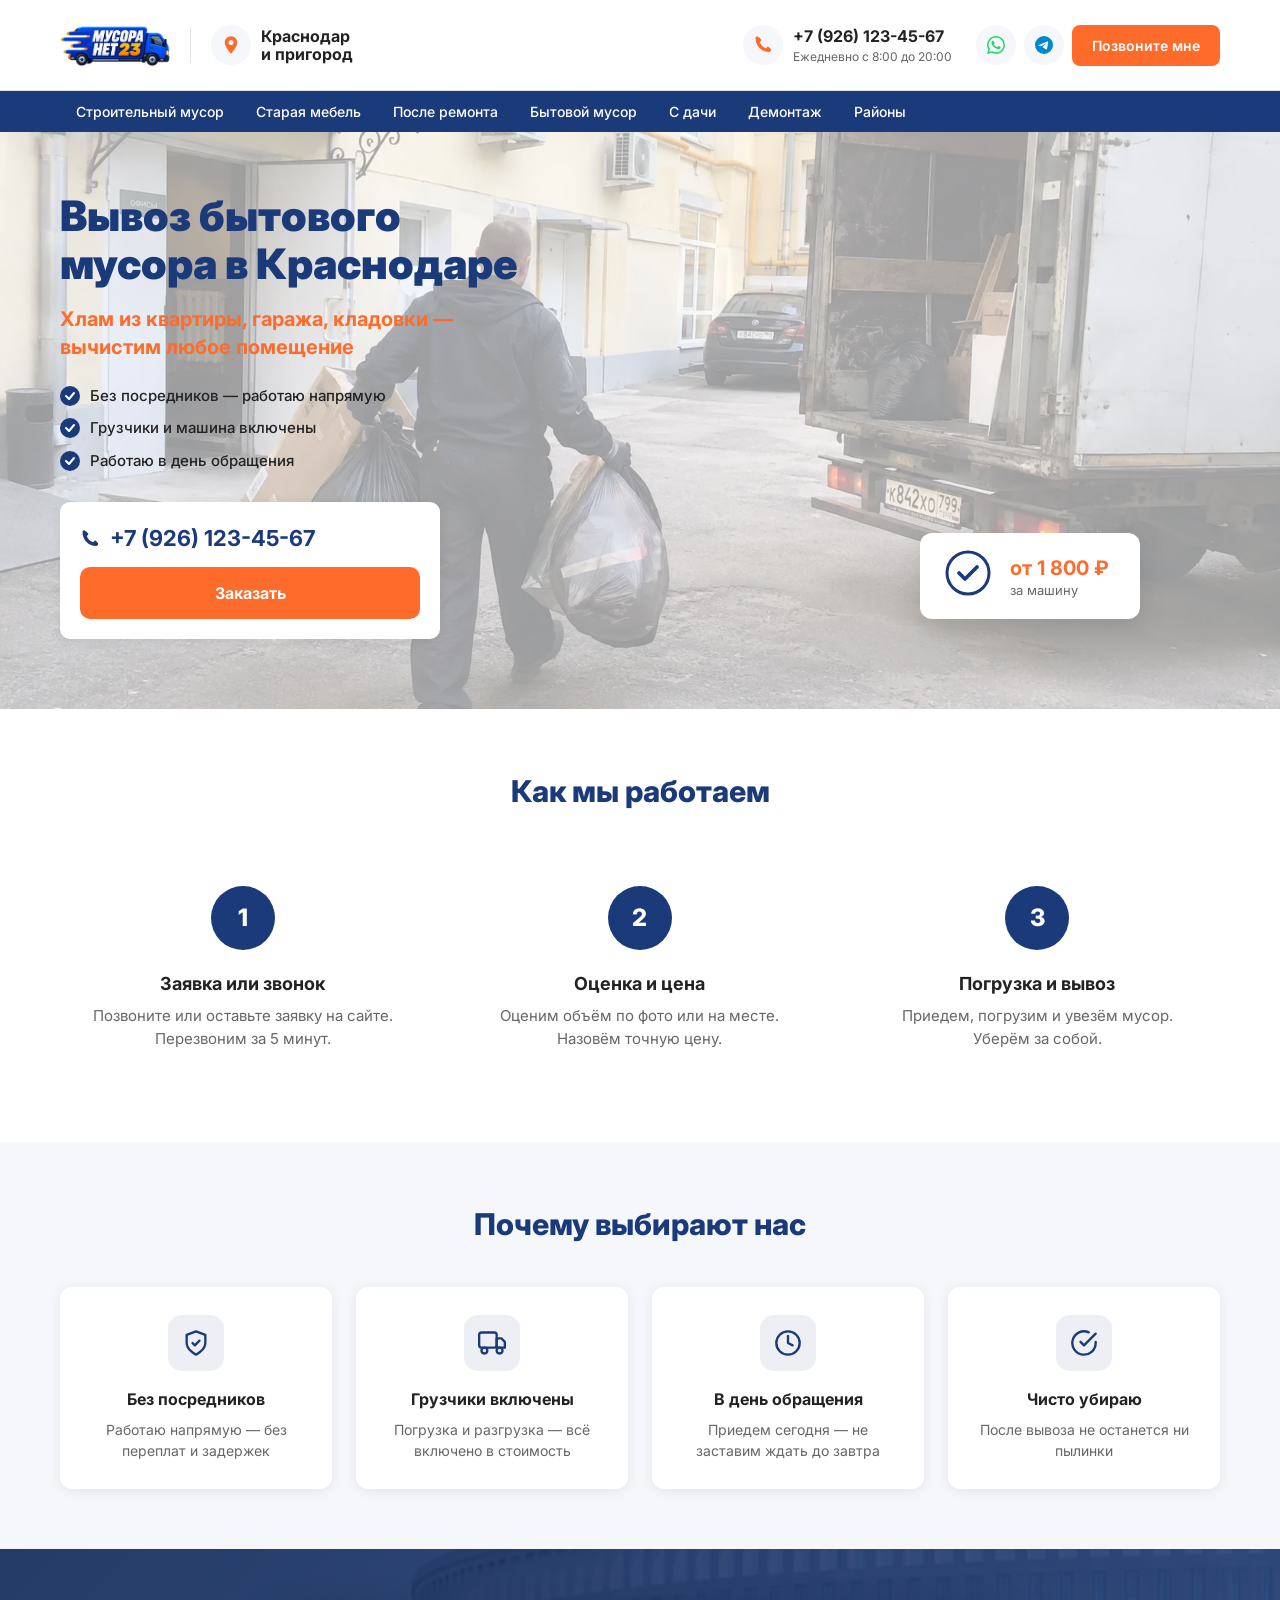
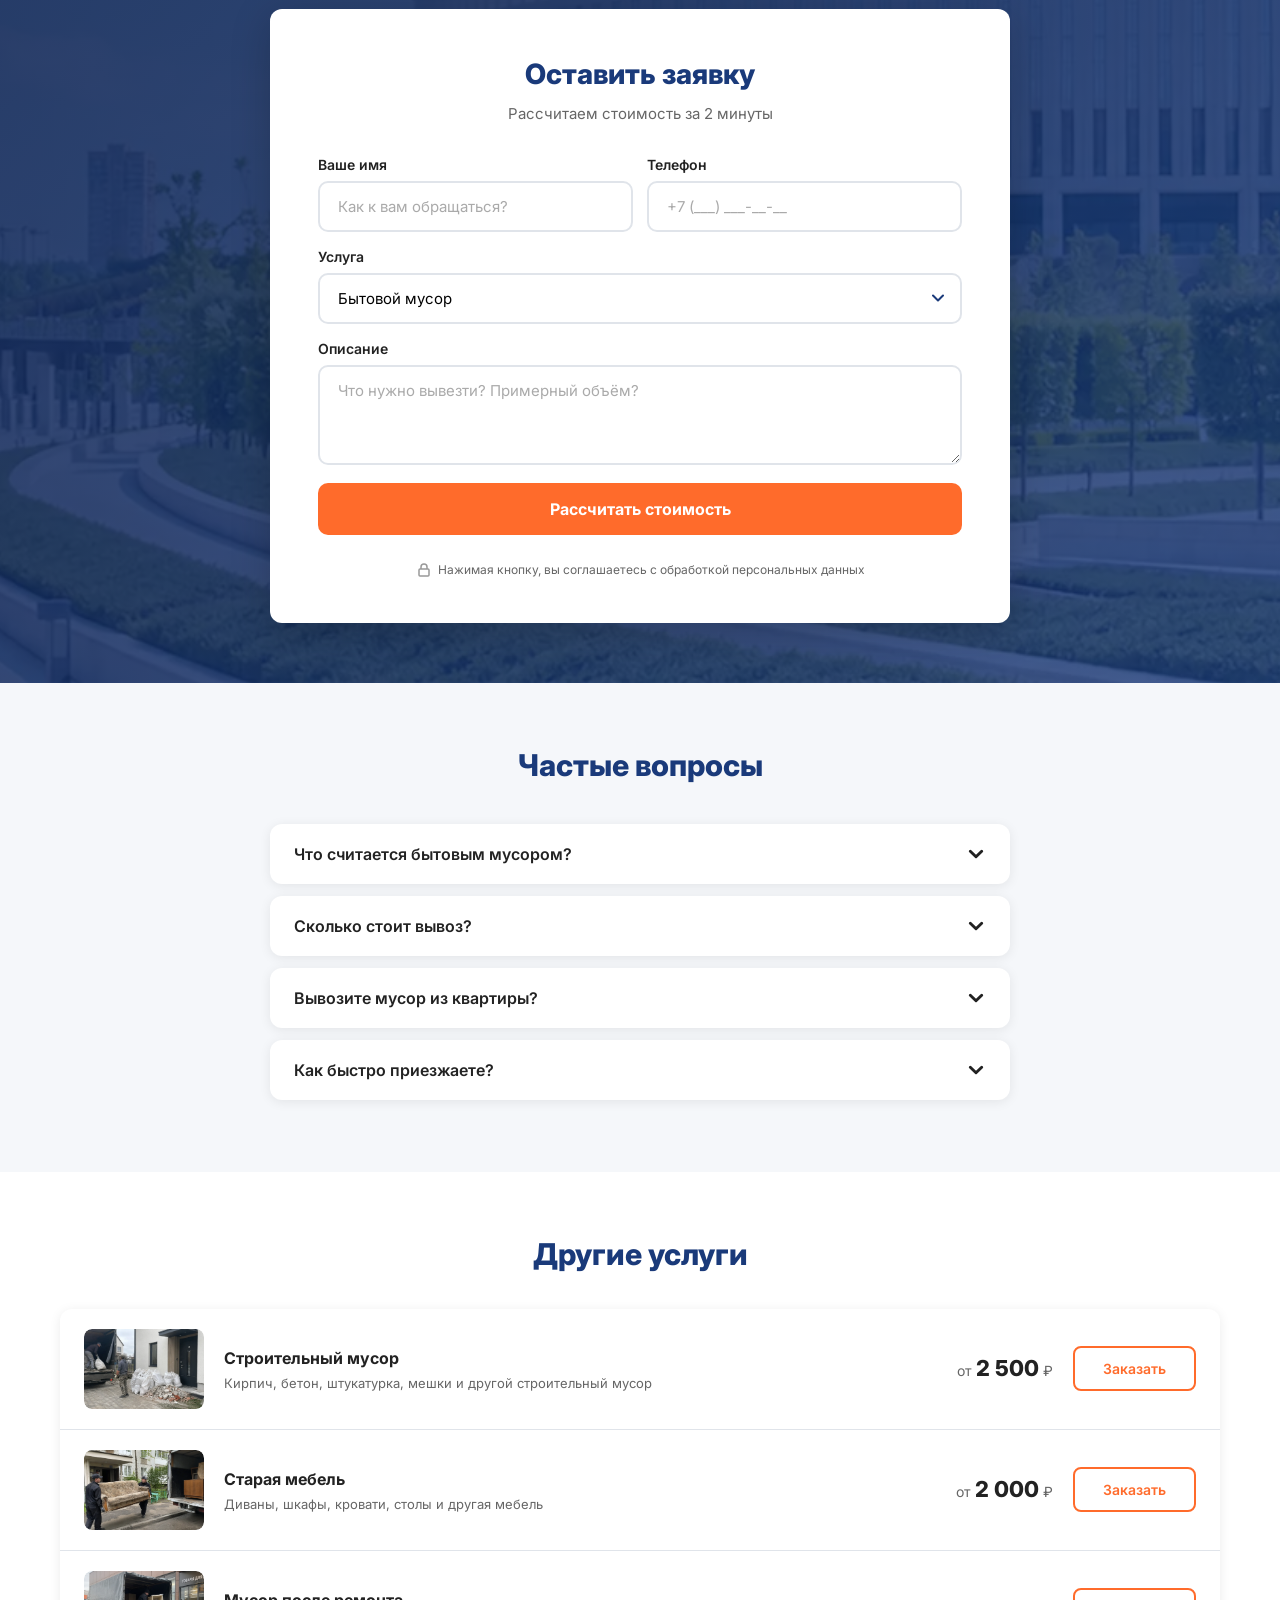
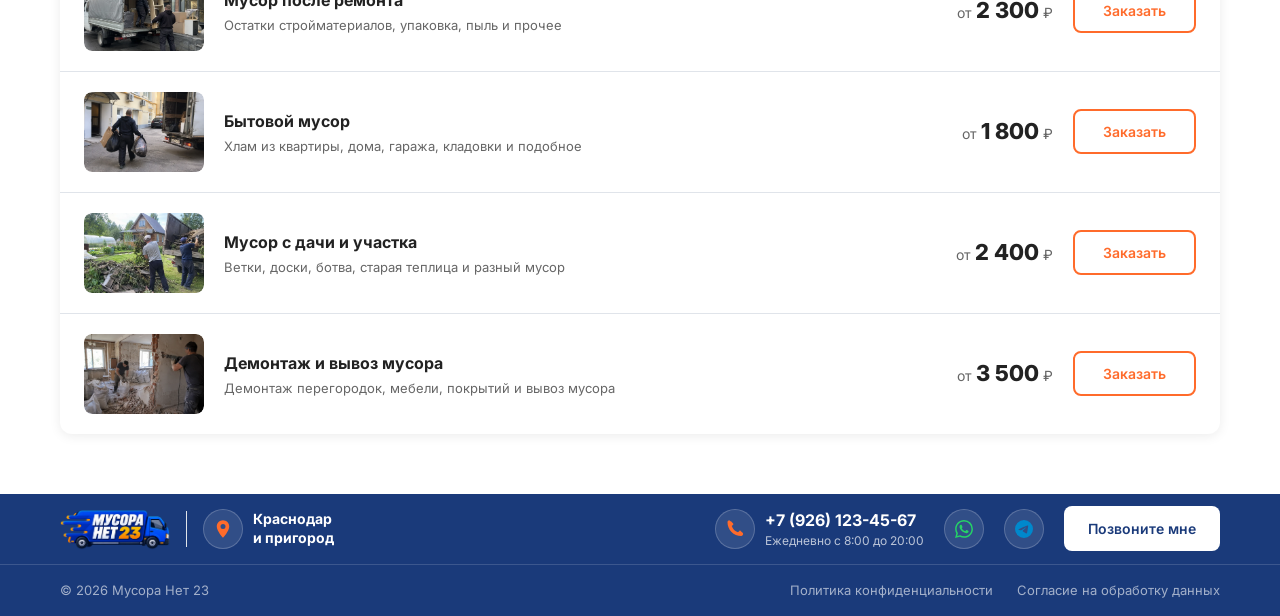
==== commit 80b8d6fb: "Список услуг — реальные фото на всех страницах" ====
--- a/bytovoy-musor.html
+++ b/bytovoy-musor.html
@@ -113,37 +113,37 @@
             <h2>Другие услуги</h2>
             <div class="services-list">
                 <div class="service-item">
-                    <div class="service-img"><div class="service-img-placeholder construction"></div></div>
+                    <div class="service-img"><img src="assets/stroitelnii-musor.webp" alt="Строительный мусор" class="service-img-photo"></div>
                     <div class="service-info"><h3>Строительный мусор</h3><p>Кирпич, бетон, штукатурка, мешки и другой строительный мусор</p></div>
                     <div class="service-price">от <strong>2 500</strong> ₽</div>
                     <a href="stroitelniy-musor.html" class="btn-order">Заказать</a>
                 </div>
                 <div class="service-item">
-                    <div class="service-img"><div class="service-img-placeholder furniture"></div></div>
+                    <div class="service-img"><img src="assets/staraia-mebel.webp" alt="Старая мебель" class="service-img-photo"></div>
                     <div class="service-info"><h3>Старая мебель</h3><p>Диваны, шкафы, кровати, столы и другая мебель</p></div>
                     <div class="service-price">от <strong>2 000</strong> ₽</div>
                     <a href="staraya-mebel.html" class="btn-order">Заказать</a>
                 </div>
                 <div class="service-item">
-                    <div class="service-img"><div class="service-img-placeholder renovation"></div></div>
+                    <div class="service-img"><img src="assets/posle-remonta.webp" alt="Мусор после ремонта" class="service-img-photo"></div>
                     <div class="service-info"><h3>Мусор после ремонта</h3><p>Остатки стройматериалов, упаковка, пыль и прочее</p></div>
                     <div class="service-price">от <strong>2 300</strong> ₽</div>
                     <a href="musor-posle-remonta.html" class="btn-order">Заказать</a>
                 </div>
                 <div class="service-item">
-                    <div class="service-img"><div class="service-img-placeholder household"></div></div>
+                    <div class="service-img"><img src="assets/bitovoi-musor.webp" alt="Бытовой мусор" class="service-img-photo"></div>
                     <div class="service-info"><h3>Бытовой мусор</h3><p>Хлам из квартиры, дома, гаража, кладовки и подобное</p></div>
                     <div class="service-price">от <strong>1 800</strong> ₽</div>
                     <a href="bytovoy-musor.html" class="btn-order">Заказать</a>
                 </div>
                 <div class="service-item">
-                    <div class="service-img"><div class="service-img-placeholder dacha"></div></div>
+                    <div class="service-img"><img src="assets/s-dachi.webp" alt="Мусор с дачи" class="service-img-photo"></div>
                     <div class="service-info"><h3>Мусор с дачи и участка</h3><p>Ветки, доски, ботва, старая теплица и разный мусор</p></div>
                     <div class="service-price">от <strong>2 400</strong> ₽</div>
                     <a href="musor-s-dachi.html" class="btn-order">Заказать</a>
                 </div>
                 <div class="service-item">
-                    <div class="service-img"><div class="service-img-placeholder demolition"></div></div>
+                    <div class="service-img"><img src="assets/demontaz.webp" alt="Демонтаж" class="service-img-photo"></div>
                     <div class="service-info"><h3>Демонтаж и вывоз мусора</h3><p>Демонтаж перегородок, мебели, покрытий и вывоз мусора</p></div>
                     <div class="service-price">от <strong>3 500</strong> ₽</div>
                     <a href="demontazh.html" class="btn-order">Заказать</a>
--- a/index.css
+++ b/index.css
@@ -52,7 +52,7 @@
 .header {
     background: var(--white);
     border-bottom: 1px solid var(--border);
-    padding: 0;
+    padding: 10px 0;
     position: sticky;
     top: 0;
     z-index: 100;
@@ -318,7 +318,7 @@
     display: flex;
     flex-direction: column;
     gap: 12px;
-    max-width: 340px;
+    max-width: 380px;
     background: var(--white);
     border-radius: 10px;
     box-shadow: var(--shadow);
@@ -360,6 +360,62 @@
     width: 100%;
 }
 
+.hero-form {
+    display: flex;
+    flex-direction: column;
+    gap: 10px;
+    width: 100%;
+}
+
+.hero-form-input {
+    width: 100%;
+    padding: 14px 18px;
+    border: 2px solid var(--border);
+    border-radius: 10px;
+    font-size: 16px;
+    font-family: inherit;
+    outline: none;
+    transition: border-color 0.2s, box-shadow 0.2s;
+    box-sizing: border-box;
+}
+
+.hero-form-input:focus {
+    border-color: var(--primary);
+    box-shadow: 0 0 0 3px rgba(26,58,122,0.12);
+}
+
+.hero-form-input::placeholder {
+    color: #aaa;
+}
+
+.hero-form-btn {
+    width: 100%;
+    padding: 14px 24px;
+    display: flex;
+    flex-direction: column;
+    align-items: center;
+    gap: 2px;
+    line-height: 1.2;
+}
+
+.hero-form-btn span {
+    font-size: 16px;
+    font-weight: 700;
+}
+
+.hero-form-btn small {
+    font-size: 12px;
+    font-weight: 500;
+    opacity: 0.85;
+}
+
+.hero-form-privacy {
+    font-size: 11px;
+    color: #aaa;
+    text-align: center;
+    line-height: 1.4;
+}
+
 .hero-badge {
     position: absolute;
     bottom: 20px;
@@ -489,6 +545,13 @@
 .service-img-placeholder {
     width: 100%;
     height: 100%;
+    border-radius: 8px;
+}
+
+.service-img-photo {
+    width: 100%;
+    height: 100%;
+    object-fit: cover;
     border-radius: 8px;
 }
 
@@ -1475,15 +1538,19 @@
 
     .steps-grid {
         flex-direction: column;
+        border: none;
+        border-radius: 0;
+        gap: 12px;
     }
 
     .step-item {
         padding: 16px;
+        border-radius: var(--radius);
+        border: 1px solid var(--border);
     }
 
     .step-arrow {
-        transform: rotate(90deg);
-        padding: 4px 0;
+        display: none;
     }
 
     .cta-inner {
@@ -1559,6 +1626,25 @@
         flex-wrap: wrap;
     }
 
+    .logo-icon {
+        width: 95px;
+        height: 60px;
+    }
+
+    .header-phone {
+        font-size: 15px;
+    }
+
+    .icon-badge {
+        width: 36px;
+        height: 36px;
+    }
+
+    .icon-badge svg {
+        width: 18px;
+        height: 18px;
+    }
+
     .nav-list {
         flex-wrap: wrap;
         justify-content: center;
@@ -1574,6 +1660,10 @@
         text-align: left;
     }
 
+    .hero-badge {
+        display: none;
+    }
+
     .hero-inner::after {
         opacity: 0.25;
     }
@@ -1601,6 +1691,8 @@
 
     .step-item {
         padding: 14px 12px;
+        border-radius: var(--radius);
+        border: 1px solid var(--border);
     }
 
     .review-card {
@@ -1707,8 +1799,13 @@
 }
 
 @media (max-width: 480px) {
-    .header-phone-block {
-        display: none;
+    .logo-icon {
+        width: 80px;
+        height: 52px;
+    }
+
+    .header-phone {
+        font-size: 14px;
     }
 
     .hero-title {
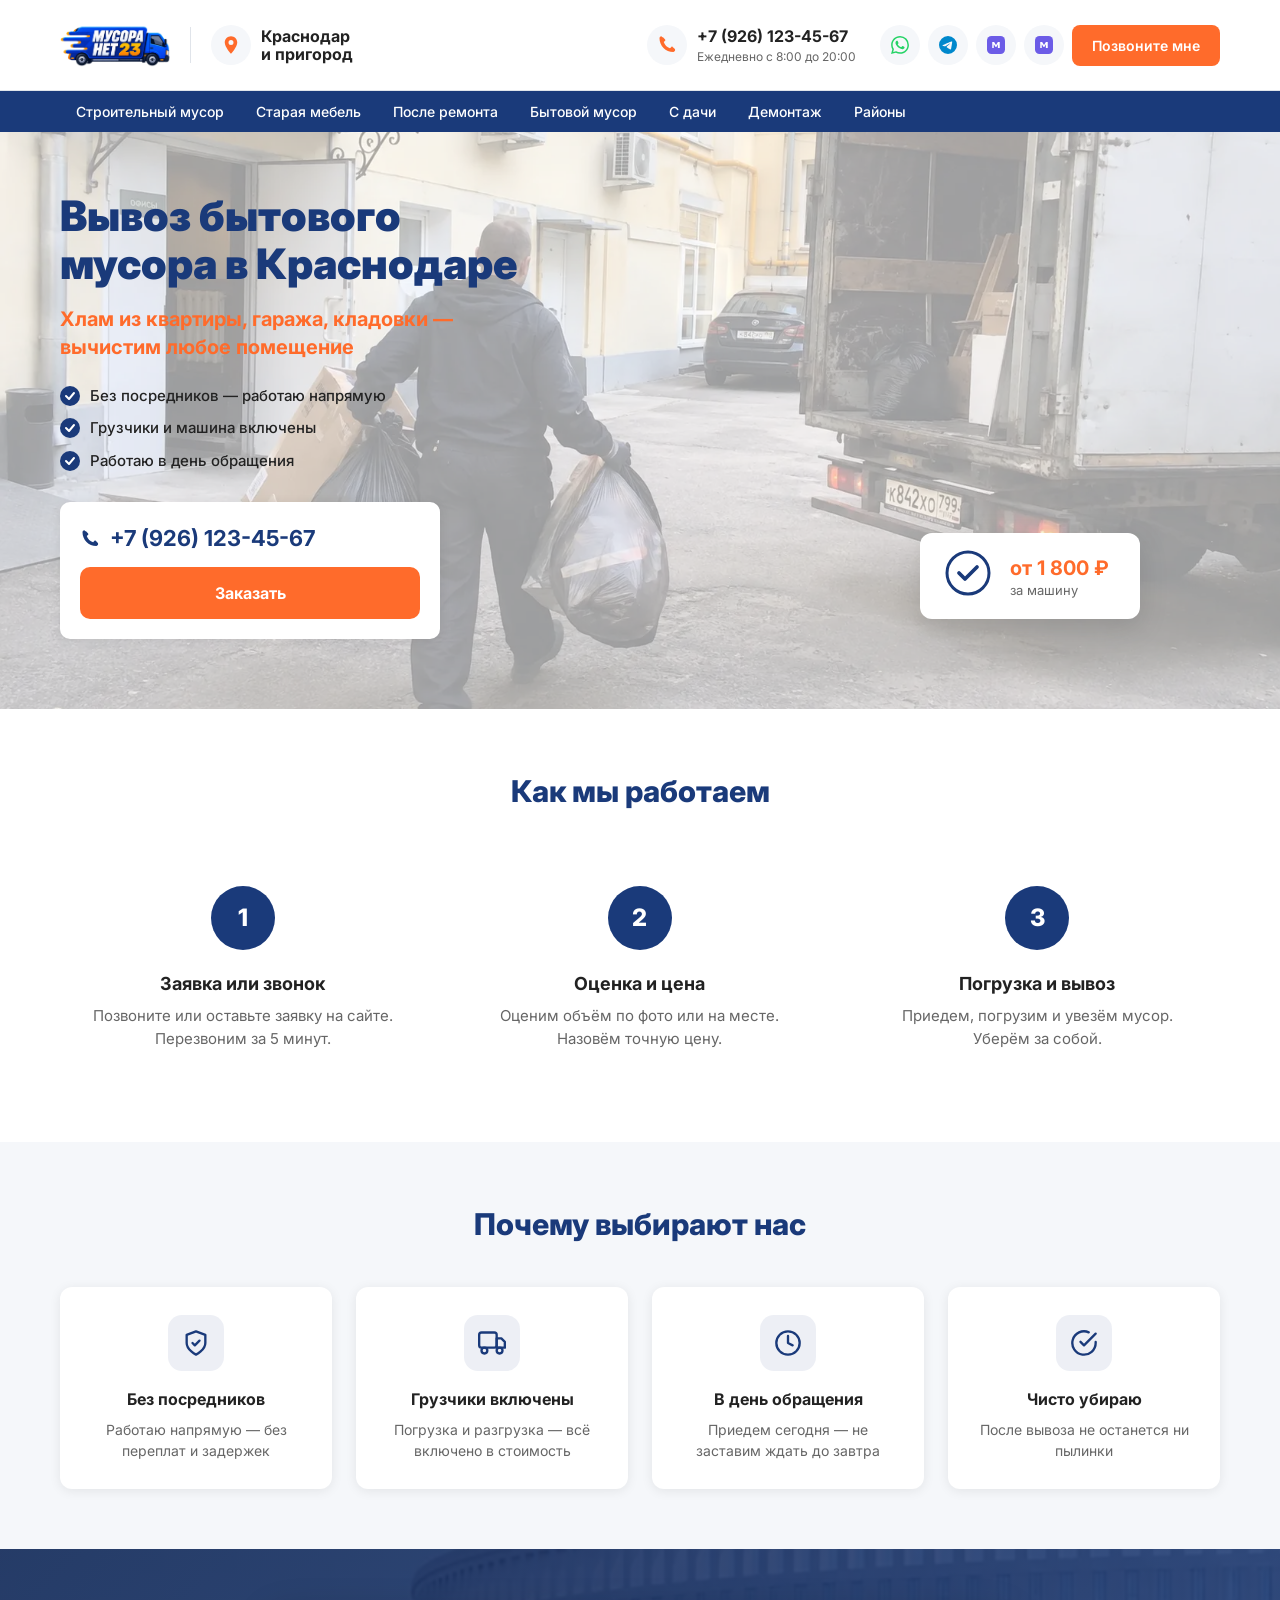
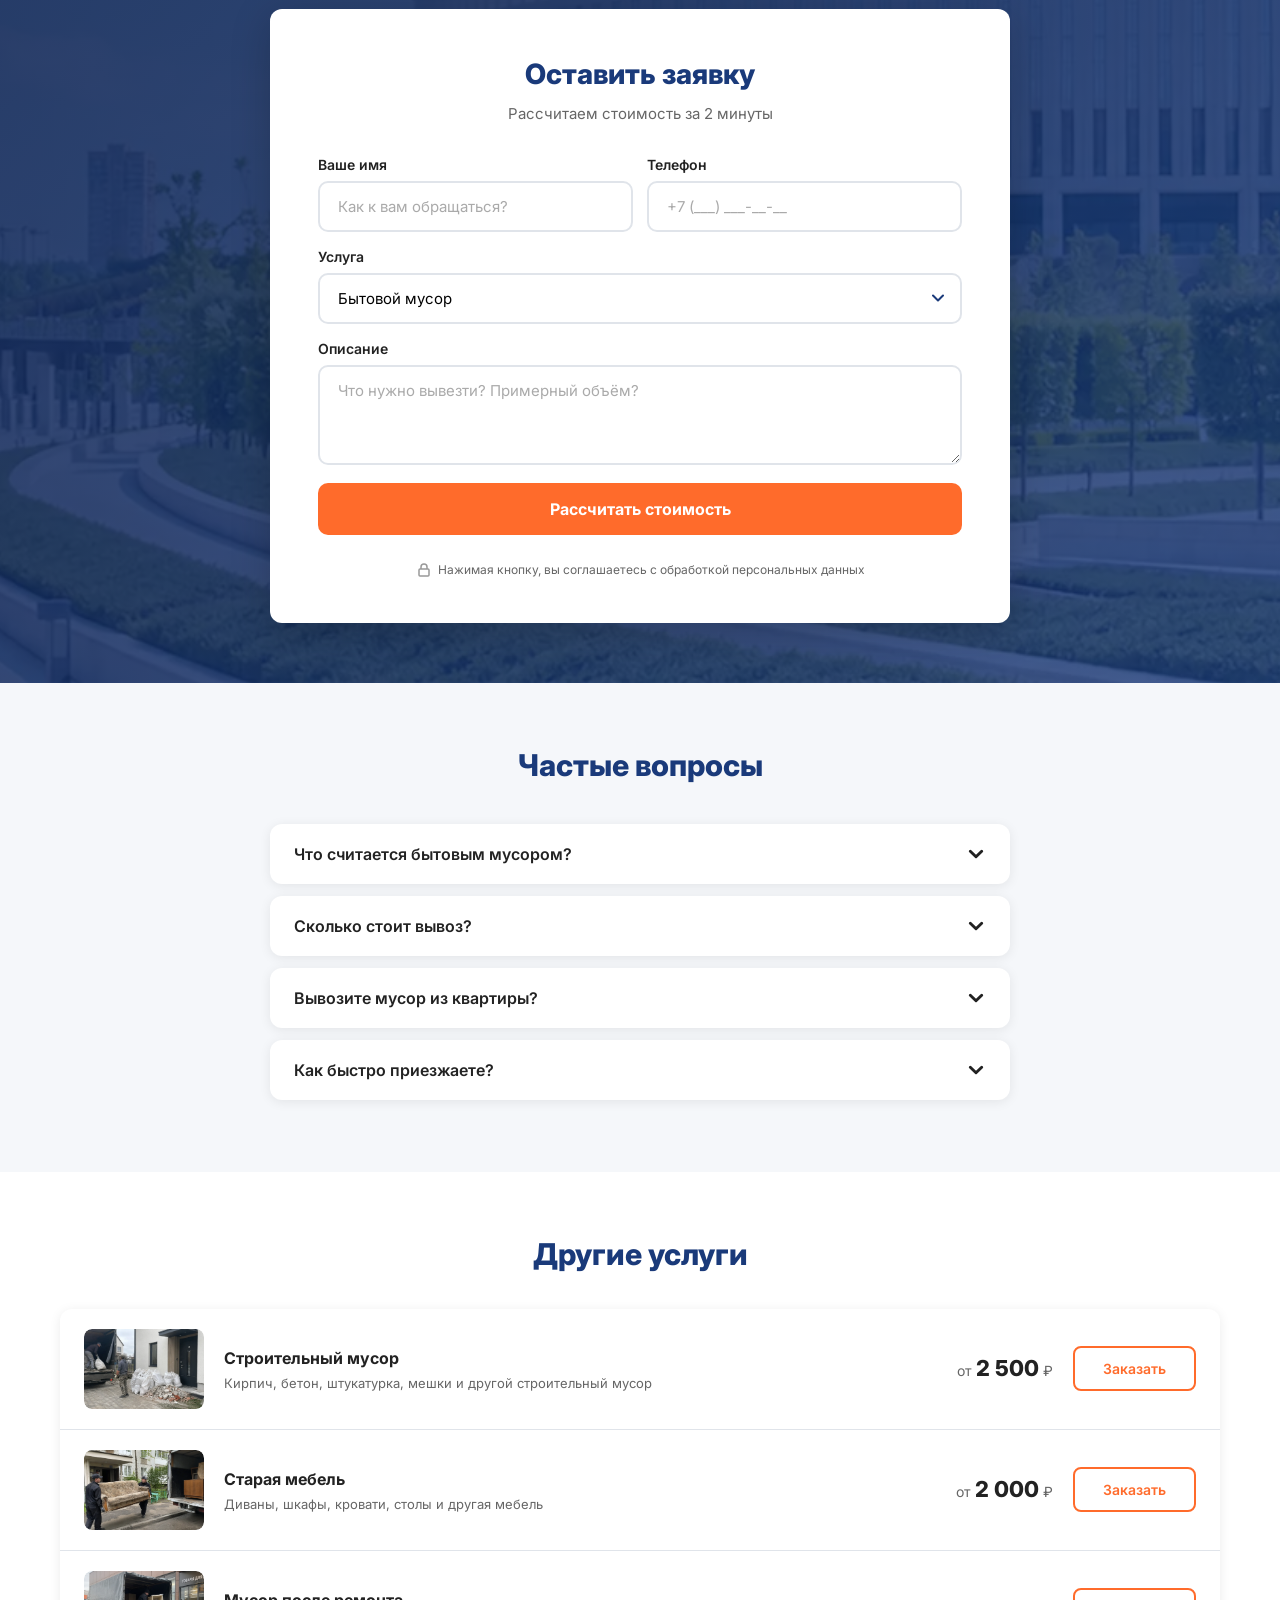
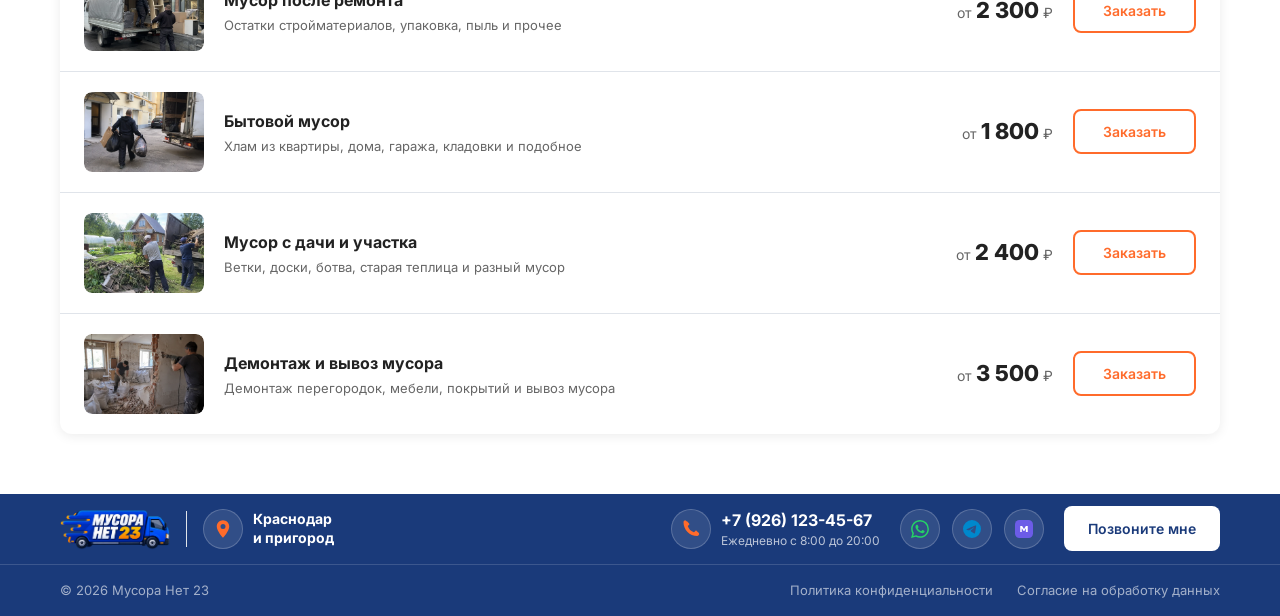
==== commit b0dc08c2: "MAX icon в header, footer, mobile menu на всех страницах; горизонтальные соцсети в футере на мобилке" ====
--- a/bytovoy-musor.html
+++ b/bytovoy-musor.html
@@ -1,4 +1,4 @@
-<!DOCTYPE html>
+﻿<!DOCTYPE html>
 <html lang="ru">
 <head>
     <meta charset="UTF-8">
@@ -43,6 +43,8 @@
                 <div class="header-actions">
                     <a href="#" class="social-circle whatsapp" title="WhatsApp"><svg width="18" height="18" viewBox="0 0 24 24" fill="#25D366"><path d="M17.472 14.382c-.297-.149-1.758-.867-2.03-.967-.273-.099-.471-.148-.67.15-.197.297-.767.966-.94 1.164-.173.199-.347.223-.644.075-.297-.15-1.255-.463-2.39-1.475-.883-.788-1.48-1.761-1.653-2.059-.173-.297-.018-.458.13-.606.134-.133.298-.347.446-.52.149-.174.198-.298.298-.497.099-.198.05-.371-.025-.52-.075-.149-.669-1.612-.916-2.207-.242-.579-.487-.5-.669-.51-.173-.008-.371-.01-.57-.01-.198 0-.52.074-.792.372-.272.297-1.04 1.016-1.04 2.479 0 1.462 1.065 2.875 1.213 3.074.149.198 2.096 3.2 5.077 4.487.709.306 1.262.489 1.694.625.712.227 1.36.195 1.871.118.571-.085 1.758-.719 2.006-1.413.248-.694.248-1.289.173-1.413-.074-.124-.272-.198-.57-.347m-5.421 7.403h-.004a9.87 9.87 0 01-5.031-1.378l-.361-.214-3.741.982.998-3.648-.235-.374a9.86 9.86 0 01-1.51-5.26c.001-5.45 4.436-9.884 9.888-9.884 2.64 0 5.122 1.03 6.988 2.898a9.825 9.825 0 012.893 6.994c-.003 5.45-4.437 9.884-9.885 9.884m8.413-18.297A11.815 11.815 0 0012.05 0C5.495 0 .16 5.335.157 11.892c0 2.096.547 4.142 1.588 5.945L.057 24l6.305-1.654a11.882 11.882 0 005.683 1.448h.005c6.554 0 11.89-5.335 11.893-11.893a11.821 11.821 0 00-3.48-8.413z"/></svg></a>
                     <a href="#" class="social-circle telegram" title="Telegram"><svg width="18" height="18" viewBox="0 0 24 24" fill="#0088cc"><path d="M11.944 0A12 12 0 000 12a12 12 0 0012 12 12 12 0 0012-12A12 12 0 0012 0a12 12 0 00-.056 0zm4.962 7.224c.1-.002.321.023.465.14a.506.506 0 01.171.325c.016.093.036.306.02.472-.18 1.898-.962 6.502-1.36 8.627-.168.9-.499 1.201-.82 1.23-.696.065-1.225-.46-1.9-.902-1.056-.693-1.653-1.124-2.678-1.8-1.185-.78-.417-1.21.258-1.91.177-.184 3.247-2.977 3.307-3.23.007-.032.014-.15-.056-.212s-.174-.041-.249-.024c-.106.024-1.793 1.14-5.061 3.345-.479.33-.913.49-1.302.48-.428-.008-1.252-.241-1.865-.44-.752-.245-1.349-.374-1.297-.789.027-.216.325-.437.893-.663 3.498-1.524 5.83-2.529 6.998-3.014 3.332-1.386 4.025-1.627 4.476-1.635z"/></svg></a>
+                    <a href="#" class="social-circle max" title="MAX"><svg width="18" height="18" viewBox="0 0 24 24" fill="none"><rect width="24" height="24" rx="6" fill="#6C5CE7"/><path d="M7 8h2.5l2.5 4 2.5-4H17v8h-2.5v-5l-2 3.5h-1L9 11v5H7V8z" fill="white"/></svg></a>
+                    <a href="#" class="social-circle max" title="MAX"><svg width="18" height="18" viewBox="0 0 24 24" fill="none"><rect width="24" height="24" rx="6" fill="#6C5CE7"/><path d="M7 8h2.5l2.5 4 2.5-4H17v8h-2.5v-5l-2 3.5h-1L9 11v5H7V8z" fill="white"/></svg></a>
                     <a href="javascript:void(0)" class="btn-call popup-trigger">Позвоните мне</a>
                 </div>
             </div>
@@ -56,7 +58,7 @@
         <div class="mobile-menu-footer">
             <div class="mobile-menu-location"><div class="icon-badge"><svg width="20" height="20" viewBox="0 0 16 16" fill="none"><path d="M8 1C5.24 1 3 3.24 3 6c0 3.75 5 9 5 9s5-5.25 5-9c0-2.76-2.24-5-5-5zm0 7a2 2 0 110-4 2 2 0 010 4z" fill="#ff6b2b"/></svg></div><span>Краснодар и пригород</span></div>
             <div class="mobile-menu-phone-block"><div class="icon-badge"><svg width="20" height="20" viewBox="0 0 16 16" fill="none"><path d="M3.5 1C2.67 1 2 1.67 2 2.5c0 6.08 4.92 11 11 11 .83 0 1.5-.67 1.5-1.5 0-.39-.15-.74-.4-1.01L12.5 9.5c-.28-.28-.73-.28-1.01 0l-1.09 1.09A8.05 8.05 0 015.41 5.6l1.09-1.09c.28-.28.28-.73 0-1.01L5.01 2A1.49 1.49 0 004 1.5 1.5 1.5 0 003.5 1z" fill="#ff6b2b"/></svg></div><div><a href="tel:+79261234567" class="mobile-menu-phone">+7 (926) 123-45-67</a><span class="mobile-menu-hours">Ежедневно с 8:00 до 20:00</span></div></div>
-            <div class="mobile-menu-socials"><a href="#" class="social-link whatsapp"><svg width="22" height="22" viewBox="0 0 24 24" fill="#25D366"><path d="M17.472 14.382c-.297-.149-1.758-.867-2.03-.967-.273-.099-.471-.148-.67.15-.197.297-.767.966-.94 1.164-.173.199-.347.223-.644.075-.297-.15-1.255-.463-2.39-1.475-.883-.788-1.48-1.761-1.653-2.059-.173-.297-.018-.458.13-.606.134-.133.298-.347.446-.52.149-.174.198-.298.298-.497.099-.198.05-.371-.025-.52-.075-.149-.669-1.612-.916-2.207-.242-.579-.487-.5-.669-.51-.173-.008-.371-.01-.57-.01-.198 0-.52.074-.792.372-.272.297-1.04 1.016-1.04 2.479 0 1.462 1.065 2.875 1.213 3.074.149.198 2.096 3.2 5.077 4.487.709.306 1.262.489 1.694.625.712.227 1.36.195 1.871.118.571-.085 1.758-.719 2.006-1.413.248-.694.248-1.289.173-1.413-.074-.124-.272-.198-.57-.347m-5.421 7.403h-.004a9.87 9.87 0 01-5.031-1.378l-.361-.214-3.741.982.998-3.648-.235-.374a9.86 9.86 0 01-1.51-5.26c.001-5.45 4.436-9.884 9.888-9.884 2.64 0 5.122 1.03 6.988 2.898a9.825 9.825 0 012.893 6.994c-.003 5.45-4.437 9.884-9.885 9.884m8.413-18.297A11.815 11.815 0 0012.05 0C5.495 0 .16 5.335.157 11.892c0 2.096.547 4.142 1.588 5.945L.057 24l6.305-1.654a11.882 11.882 0 005.683 1.448h.005c6.554 0 11.89-5.335 11.893-11.893a11.821 11.821 0 00-3.48-8.413z"/></svg></a><a href="#" class="social-link telegram"><svg width="22" height="22" viewBox="0 0 24 24" fill="#0088cc"><path d="M11.944 0A12 12 0 000 12a12 12 0 0012 12 12 12 0 0012-12A12 12 0 0012 0a12 12 0 00-.056 0zm4.962 7.224c.1-.002.321.023.465.14a.506.506 0 01.171.325c.016.093.036.306.02.472-.18 1.898-.962 6.502-1.36 8.627-.168.9-.499 1.201-.82 1.23-.696.065-1.225-.46-1.9-.902-1.056-.693-1.653-1.124-2.678-1.8-1.185-.78-.417-1.21.258-1.91.177-.184 3.247-2.977 3.307-3.23.007-.032.014-.15-.056-.212s-.174-.041-.249-.024c-.106.024-1.793 1.14-5.061 3.345-.479.33-.913.49-1.302.48-.428-.008-1.252-.241-1.865-.44-.752-.245-1.349-.374-1.297-.789.027-.216.325-.437.893-.663 3.498-1.524 5.83-2.529 6.998-3.014 3.332-1.386 4.025-1.627 4.476-1.635z"/></svg></a><a href="tel:+79261234567" class="mobile-menu-phone">+7 (926) 123-45-67</a></div>
+            <div class="mobile-menu-socials"><a href="#" class="social-link whatsapp"><svg width="22" height="22" viewBox="0 0 24 24" fill="#25D366"><path d="M17.472 14.382c-.297-.149-1.758-.867-2.03-.967-.273-.099-.471-.148-.67.15-.197.297-.767.966-.94 1.164-.173.199-.347.223-.644.075-.297-.15-1.255-.463-2.39-1.475-.883-.788-1.48-1.761-1.653-2.059-.173-.297-.018-.458.13-.606.134-.133.298-.347.446-.52.149-.174.198-.298.298-.497.099-.198.05-.371-.025-.52-.075-.149-.669-1.612-.916-2.207-.242-.579-.487-.5-.669-.51-.173-.008-.371-.01-.57-.01-.198 0-.52.074-.792.372-.272.297-1.04 1.016-1.04 2.479 0 1.462 1.065 2.875 1.213 3.074.149.198 2.096 3.2 5.077 4.487.709.306 1.262.489 1.694.625.712.227 1.36.195 1.871.118.571-.085 1.758-.719 2.006-1.413.248-.694.248-1.289.173-1.413-.074-.124-.272-.198-.57-.347m-5.421 7.403h-.004a9.87 9.87 0 01-5.031-1.378l-.361-.214-3.741.982.998-3.648-.235-.374a9.86 9.86 0 01-1.51-5.26c.001-5.45 4.436-9.884 9.888-9.884 2.64 0 5.122 1.03 6.988 2.898a9.825 9.825 0 012.893 6.994c-.003 5.45-4.437 9.884-9.885 9.884m8.413-18.297A11.815 11.815 0 0012.05 0C5.495 0 .16 5.335.157 11.892c0 2.096.547 4.142 1.588 5.945L.057 24l6.305-1.654a11.882 11.882 0 005.683 1.448h.005c6.554 0 11.89-5.335 11.893-11.893a11.821 11.821 0 00-3.48-8.413z"/></svg></a><a href="#" class="social-link telegram"><svg width="22" height="22" viewBox="0 0 24 24" fill="#0088cc"><path d="M11.944 0A12 12 0 000 12a12 12 0 0012 12 12 12 0 0012-12A12 12 0 0012 0a12 12 0 00-.056 0zm4.962 7.224c.1-.002.321.023.465.14a.506.506 0 01.171.325c.016.093.036.306.02.472-.18 1.898-.962 6.502-1.36 8.627-.168.9-.499 1.201-.82 1.23-.696.065-1.225-.46-1.9-.902-1.056-.693-1.653-1.124-2.678-1.8-1.185-.78-.417-1.21.258-1.91.177-.184 3.247-2.977 3.307-3.23.007-.032.014-.15-.056-.212s-.174-.041-.249-.024c-.106.024-1.793 1.14-5.061 3.345-.479.33-.913.49-1.302.48-.428-.008-1.252-.241-1.865-.44-.752-.245-1.349-.374-1.297-.789.027-.216.325-.437.893-.663 3.498-1.524 5.83-2.529 6.998-3.014 3.332-1.386 4.025-1.627 4.476-1.635z"/></svg></a><a href="#" class="social-link max"><svg width="22" height="22" viewBox="0 0 24 24" fill="none"><rect width="24" height="24" rx="6" fill="#6C5CE7"/><path d="M7 8h2.5l2.5 4 2.5-4H17v8h-2.5v-5l-2 3.5h-1L9 11v5H7V8z" fill="white"/></svg><span>MAX</span></a><a href="tel:+79261234567" class="mobile-menu-phone">+7 (926) 123-45-67</a></div>
             <button class="btn-call popup-trigger">Заказать звонок</button>
         </div>
     </aside>
@@ -166,8 +168,11 @@
             <div class="footer-left"><a href="index.html" class="logo"><img src="assets/logo.webp" alt="Мусора Нет 23" class="logo-icon"></a><div class="header-separator"></div><div class="footer-location"><div class="icon-badge"><svg width="20" height="20" viewBox="0 0 16 16" fill="none"><path d="M8 1C5.24 1 3 3.24 3 6c0 3.75 5 9 5 9s5-5.25 5-9c0-2.76-2.24-5-5-5zm0 7a2 2 0 110-4 2 2 0 010 4z" fill="#ff6b2b"/></svg></div><span>Краснодар<br>и пригород</span></div></div>
             <div class="footer-right">
                 <div class="footer-phone-block"><div class="icon-badge"><svg width="20" height="20" viewBox="0 0 16 16" fill="none"><path d="M3.5 1C2.67 1 2 1.67 2 2.5c0 6.08 4.92 11 11 11 .83 0 1.5-.67 1.5-1.5 0-.39-.15-.74-.4-1.01L12.5 9.5c-.28-.28-.73-.28-1.01 0l-1.09 1.09A8.05 8.05 0 015.41 5.6l1.09-1.09c.28-.28.28-.73 0-1.01L5.01 2A1.49 1.49 0 004 1.5 1.5 1.5 0 003.5 1z" fill="#ff6b2b"/></svg></div><div><a href="tel:+79261234567" class="footer-phone">+7 (926) 123-45-67</a><span class="footer-hours">Ежедневно с 8:00 до 20:00</span></div></div>
-                <a href="#" class="social-circle whatsapp" title="WhatsApp"><svg width="18" height="18" viewBox="0 0 24 24" fill="#25D366"><path d="M17.472 14.382c-.297-.149-1.758-.867-2.03-.967-.273-.099-.471-.148-.67.15-.197.297-.767.966-.94 1.164-.173.199-.347.223-.644.075-.297-.15-1.255-.463-2.39-1.475-.883-.788-1.48-1.761-1.653-2.059-.173-.297-.018-.458.13-.606.134-.133.298-.347.446-.52.149-.174.198-.298.298-.497.099-.198.05-.371-.025-.52-.075-.149-.669-1.612-.916-2.207-.242-.579-.487-.5-.669-.51-.173-.008-.371-.01-.57-.01-.198 0-.52.074-.792.372-.272.297-1.04 1.016-1.04 2.479 0 1.462 1.065 2.875 1.213 3.074.149.198 2.096 3.2 5.077 4.487.709.306 1.262.489 1.694.625.712.227 1.36.195 1.871.118.571-.085 1.758-.719 2.006-1.413.248-.694.248-1.289.173-1.413-.074-.124-.272-.198-.57-.347m-5.421 7.403h-.004a9.87 9.87 0 01-5.031-1.378l-.361-.214-3.741.982.998-3.648-.235-.374a9.86 9.86 0 01-1.51-5.26c.001-5.45 4.436-9.884 9.888-9.884 2.64 0 5.122 1.03 6.988 2.898a9.825 9.825 0 012.893 6.994c-.003 5.45-4.437 9.884-9.885 9.884m8.413-18.297A11.815 11.815 0 0012.05 0C5.495 0 .16 5.335.157 11.892c0 2.096.547 4.142 1.588 5.945L.057 24l6.305-1.654a11.882 11.882 0 005.683 1.448h.005c6.554 0 11.89-5.335 11.893-11.893a11.821 11.821 0 00-3.48-8.413z"/></svg></a>
-                <a href="#" class="social-circle telegram" title="Telegram"><svg width="18" height="18" viewBox="0 0 24 24" fill="#0088cc"><path d="M11.944 0A12 12 0 000 12a12 12 0 0012 12 12 12 0 0012-12A12 12 0 0012 0a12 12 0 00-.056 0zm4.962 7.224c.1-.002.321.023.465.14a.506.506 0 01.171.325c.016.093.036.306.02.472-.18 1.898-.962 6.502-1.36 8.627-.168.9-.499 1.201-.82 1.23-.696.065-1.225-.46-1.9-.902-1.056-.693-1.653-1.124-2.678-1.8-1.185-.78-.417-1.21.258-1.91.177-.184 3.247-2.977 3.307-3.23.007-.032.014-.15-.056-.212s-.174-.041-.249-.024c-.106.024-1.793 1.14-5.061 3.345-.479.33-.913.49-1.302.48-.428-.008-1.252-.241-1.865-.44-.752-.245-1.349-.374-1.297-.789.027-.216.325-.437.893-.663 3.498-1.524 5.83-2.529 6.998-3.014 3.332-1.386 4.025-1.627 4.476-1.635z"/></svg></a>
+                <div class="footer-socials">
+                    <a href="#" class="social-circle whatsapp" title="WhatsApp"><svg width="18" height="18" viewBox="0 0 24 24" fill="#25D366"><path d="M17.472 14.382c-.297-.149-1.758-.867-2.03-.967-.273-.099-.471-.148-.67.15-.197.297-.767.966-.94 1.164-.173.199-.347.223-.644.075-.297-.15-1.255-.463-2.39-1.475-.883-.788-1.48-1.761-1.653-2.059-.173-.297-.018-.458.13-.606.134-.133.298-.347.446-.52.149-.174.198-.298.298-.497.099-.198.05-.371-.025-.52-.075-.149-.669-1.612-.916-2.207-.242-.579-.487-.5-.669-.51-.173-.008-.371-.01-.57-.01-.198 0-.52.074-.792.372-.272.297-1.04 1.016-1.04 2.479 0 1.462 1.065 2.875 1.213 3.074.149.198 2.096 3.2 5.077 4.487.709.306 1.262.489 1.694.625.712.227 1.36.195 1.871.118.571-.085 1.758-.719 2.006-1.413.248-.694.248-1.289.173-1.413-.074-.124-.272-.198-.57-.347m-5.421 7.403h-.004a9.87 9.87 0 01-5.031-1.378l-.361-.214-3.741.982.998-3.648-.235-.374a9.86 9.86 0 01-1.51-5.26c.001-5.45 4.436-9.884 9.888-9.884 2.64 0 5.122 1.03 6.988 2.898a9.825 9.825 0 012.893 6.994c-.003 5.45-4.437 9.884-9.885 9.884m8.413-18.297A11.815 11.815 0 0012.05 0C5.495 0 .16 5.335.157 11.892c0 2.096.547 4.142 1.588 5.945L.057 24l6.305-1.654a11.882 11.882 0 005.683 1.448h.005c6.554 0 11.89-5.335 11.893-11.893a11.821 11.821 0 00-3.48-8.413z"/></svg></a>
+                    <a href="#" class="social-circle telegram" title="Telegram"><svg width="18" height="18" viewBox="0 0 24 24" fill="#0088cc"><path d="M11.944 0A12 12 0 000 12a12 12 0 0012 12 12 12 0 0012-12A12 12 0 0012 0a12 12 0 00-.056 0zm4.962 7.224c.1-.002.321.023.465.14a.506.506 0 01.171.325c.016.093.036.306.02.472-.18 1.898-.962 6.502-1.36 8.627-.168.9-.499 1.201-.82 1.23-.696.065-1.225-.46-1.9-.902-1.056-.693-1.653-1.124-2.678-1.8-1.185-.78-.417-1.21.258-1.91.177-.184 3.247-2.977 3.307-3.23.007-.032.014-.15-.056-.212s-.174-.041-.249-.024c-.106.024-1.793 1.14-5.061 3.345-.479.33-.913.49-1.302.48-.428-.008-1.252-.241-1.865-.44-.752-.245-1.349-.374-1.297-.789.027-.216.325-.437.893-.663 3.498-1.524 5.83-2.529 6.998-3.014 3.332-1.386 4.025-1.627 4.476-1.635z"/></svg></a>
+                    <a href="#" class="social-circle max" title="MAX"><svg width="18" height="18" viewBox="0 0 24 24" fill="none"><rect width="24" height="24" rx="6" fill="#6C5CE7"/><path d="M7 8h2.5l2.5 4 2.5-4H17v8h-2.5v-5l-2 3.5h-1L9 11v5H7V8z" fill="white"/></svg></a>
+                </div>
                 <a href="javascript:void(0)" class="btn-call popup-trigger">Позвоните мне</a>
             </div>
         </div>
--- a/index.css
+++ b/index.css
@@ -1012,6 +1012,12 @@
     gap: 20px;
 }
 
+.footer-socials {
+    display: flex;
+    align-items: center;
+    gap: 12px;
+}
+
 .footer .logo-musora {
     color: var(--white);
 }
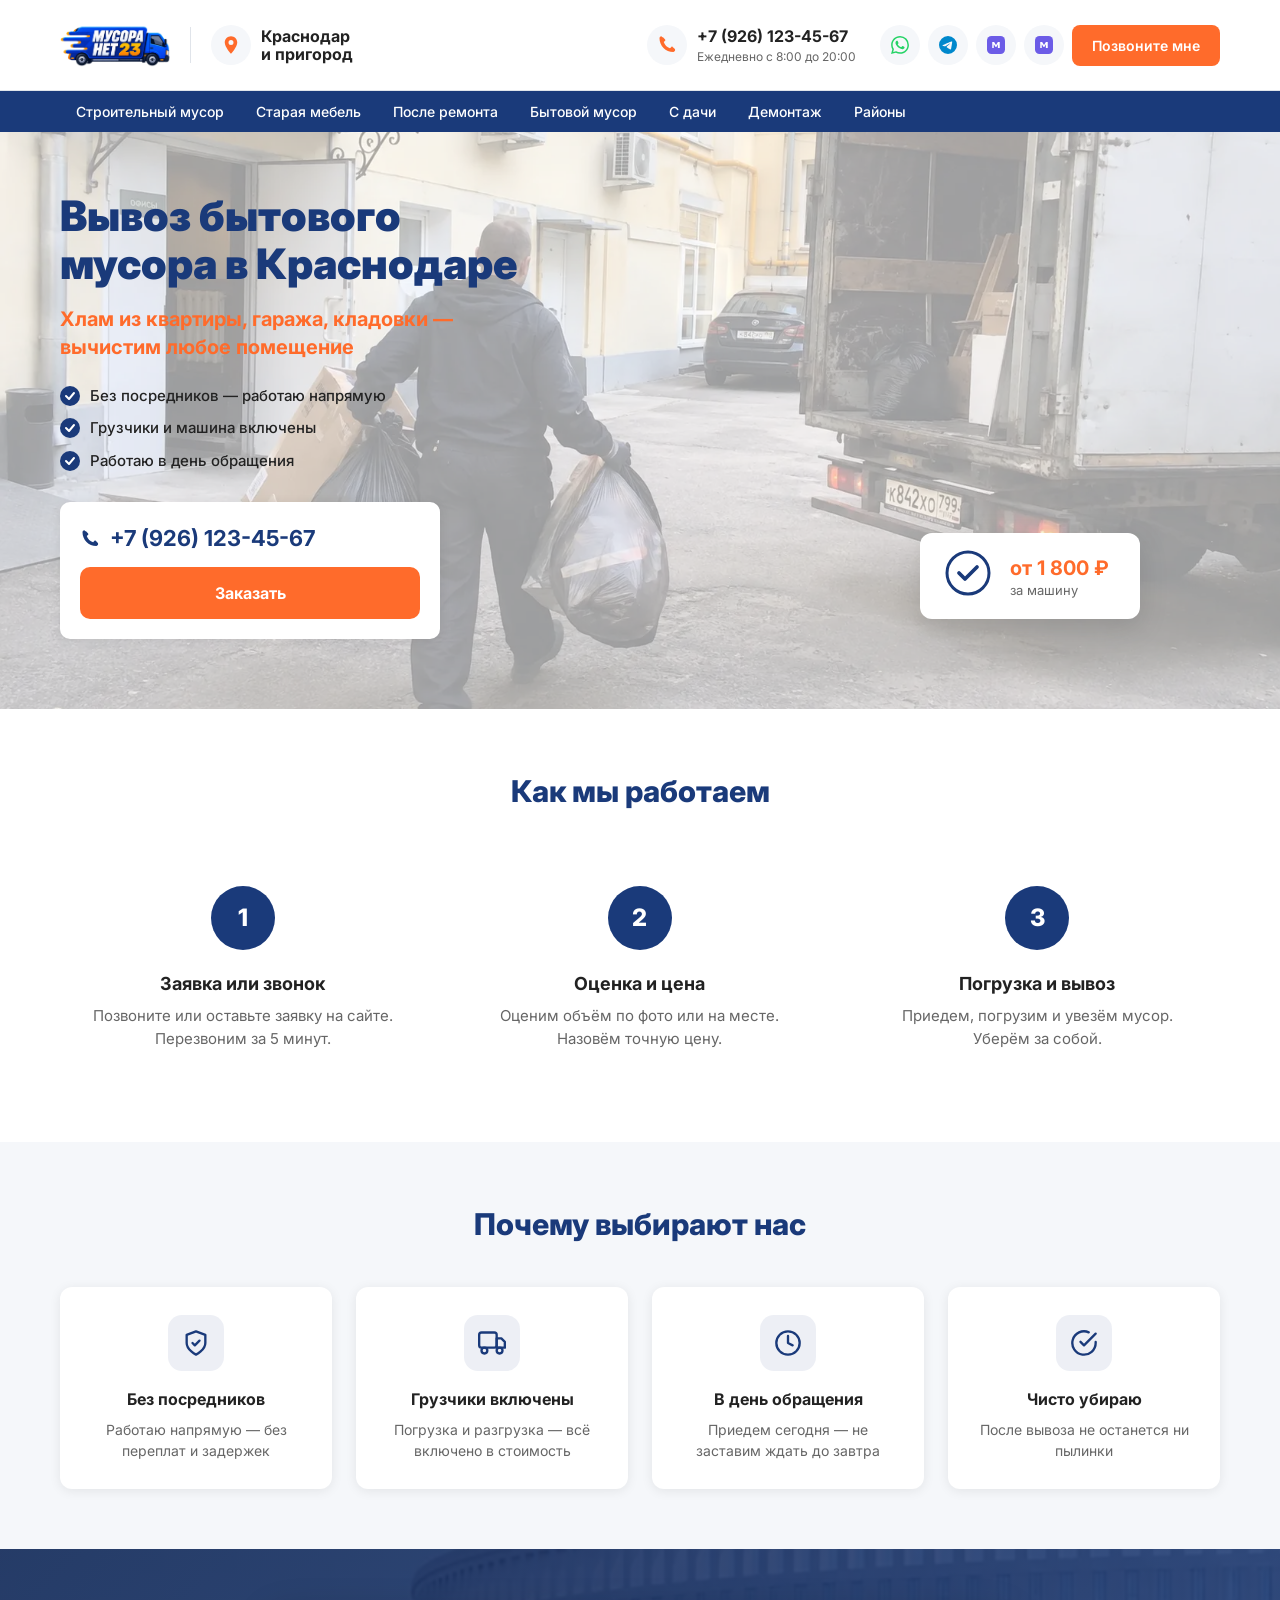
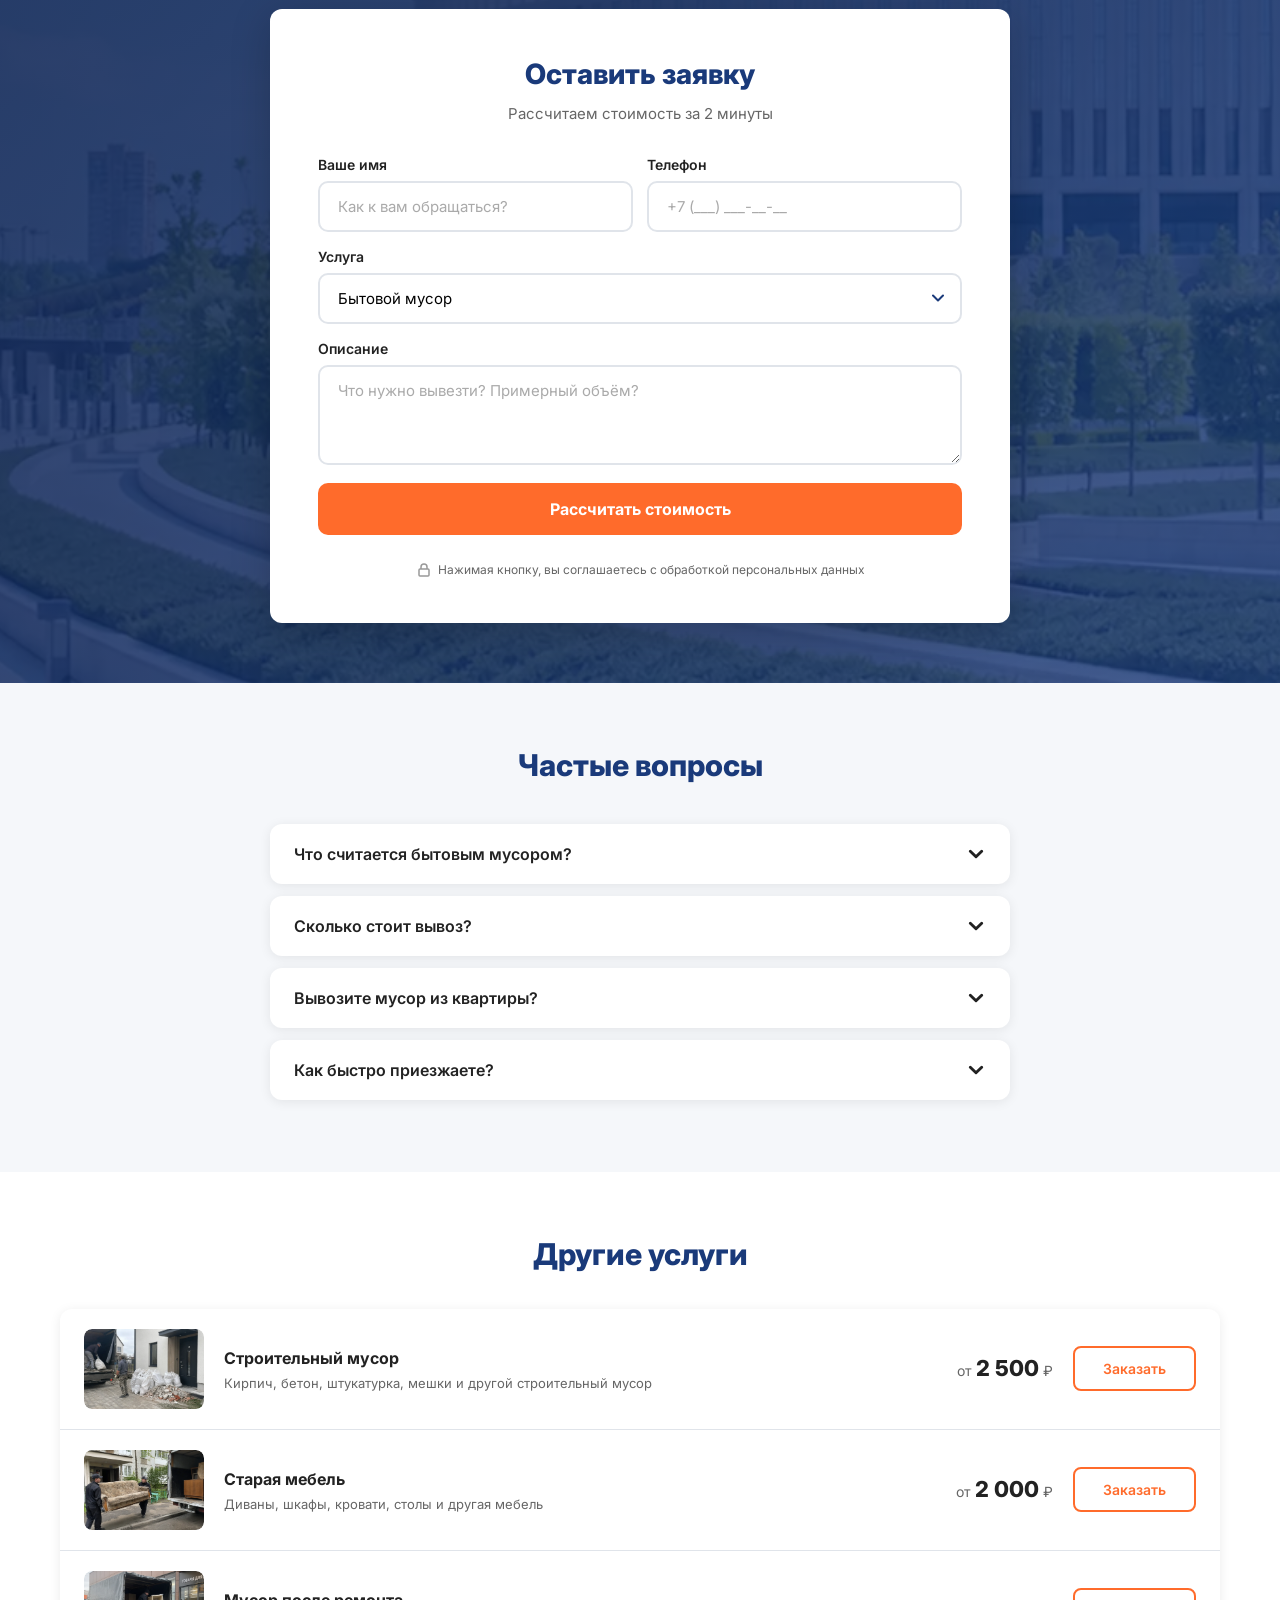
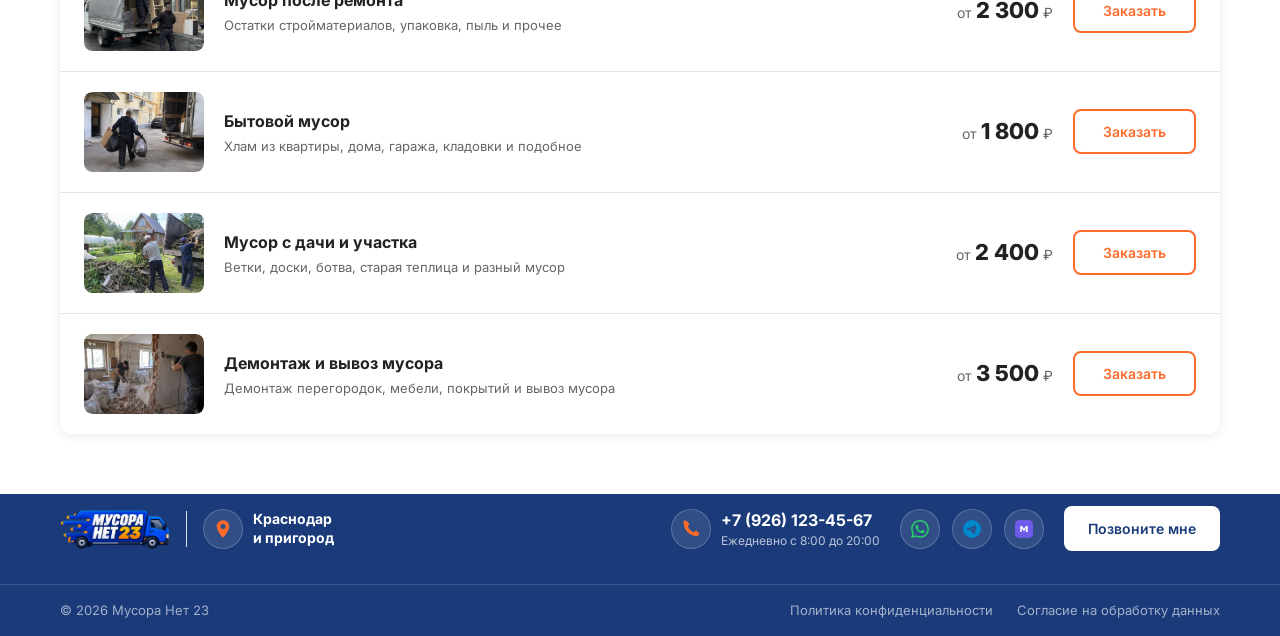
==== commit 0964b244: "Единое мобильное меню на посадочных как на главной; отступ от разделителя в футере" ====
--- a/bytovoy-musor.html
+++ b/bytovoy-musor.html
@@ -54,7 +54,7 @@
     <div class="mobile-overlay" id="mobileOverlay"></div>
     <aside class="mobile-menu" id="mobileMenu">
         <div class="mobile-menu-header"><a href="index.html" class="logo"><img src="assets/logo.webp" alt="Мусора Нет 23" class="logo-icon"></a><button class="mobile-menu-close" id="mobileMenuClose" aria-label="Закрыть"><svg width="24" height="24" viewBox="0 0 24 24" fill="none"><path d="M6 6l12 12M18 6L6 18" stroke="#222" stroke-width="2" stroke-linecap="round"/></svg></button></div>
-        <nav class="mobile-nav"><a href="index.html">Услуги</a><a href="index.html#how">Как мы работаем</a><a href="index.html#reviews">Отзывы</a><a href="index.html#map">Районы</a></nav>
+        <nav class="mobile-nav"><a href="stroitelniy-musor.html">Строительный мусор</a><a href="staraya-mebel.html">Старая мебель</a><a href="musor-posle-remonta.html">После ремонта</a><a href="bytovoy-musor.html">Бытовой мусор</a><a href="musor-s-dachi.html">С дачи</a><a href="demontazh.html">Демонтаж</a><a href="index.html#map">Районы</a></nav>
         <div class="mobile-menu-footer">
             <div class="mobile-menu-location"><div class="icon-badge"><svg width="20" height="20" viewBox="0 0 16 16" fill="none"><path d="M8 1C5.24 1 3 3.24 3 6c0 3.75 5 9 5 9s5-5.25 5-9c0-2.76-2.24-5-5-5zm0 7a2 2 0 110-4 2 2 0 010 4z" fill="#ff6b2b"/></svg></div><span>Краснодар и пригород</span></div>
             <div class="mobile-menu-phone-block"><div class="icon-badge"><svg width="20" height="20" viewBox="0 0 16 16" fill="none"><path d="M3.5 1C2.67 1 2 1.67 2 2.5c0 6.08 4.92 11 11 11 .83 0 1.5-.67 1.5-1.5 0-.39-.15-.74-.4-1.01L12.5 9.5c-.28-.28-.73-.28-1.01 0l-1.09 1.09A8.05 8.05 0 015.41 5.6l1.09-1.09c.28-.28.28-.73 0-1.01L5.01 2A1.49 1.49 0 004 1.5 1.5 1.5 0 003.5 1z" fill="#ff6b2b"/></svg></div><div><a href="tel:+79261234567" class="mobile-menu-phone">+7 (926) 123-45-67</a><span class="mobile-menu-hours">Ежедневно с 8:00 до 20:00</span></div></div>
--- a/index.css
+++ b/index.css
@@ -997,6 +997,7 @@
     align-items: center;
     justify-content: space-between;
     padding: 0 20px;
+    padding-bottom: 20px;
     gap: 20px;
 }
 
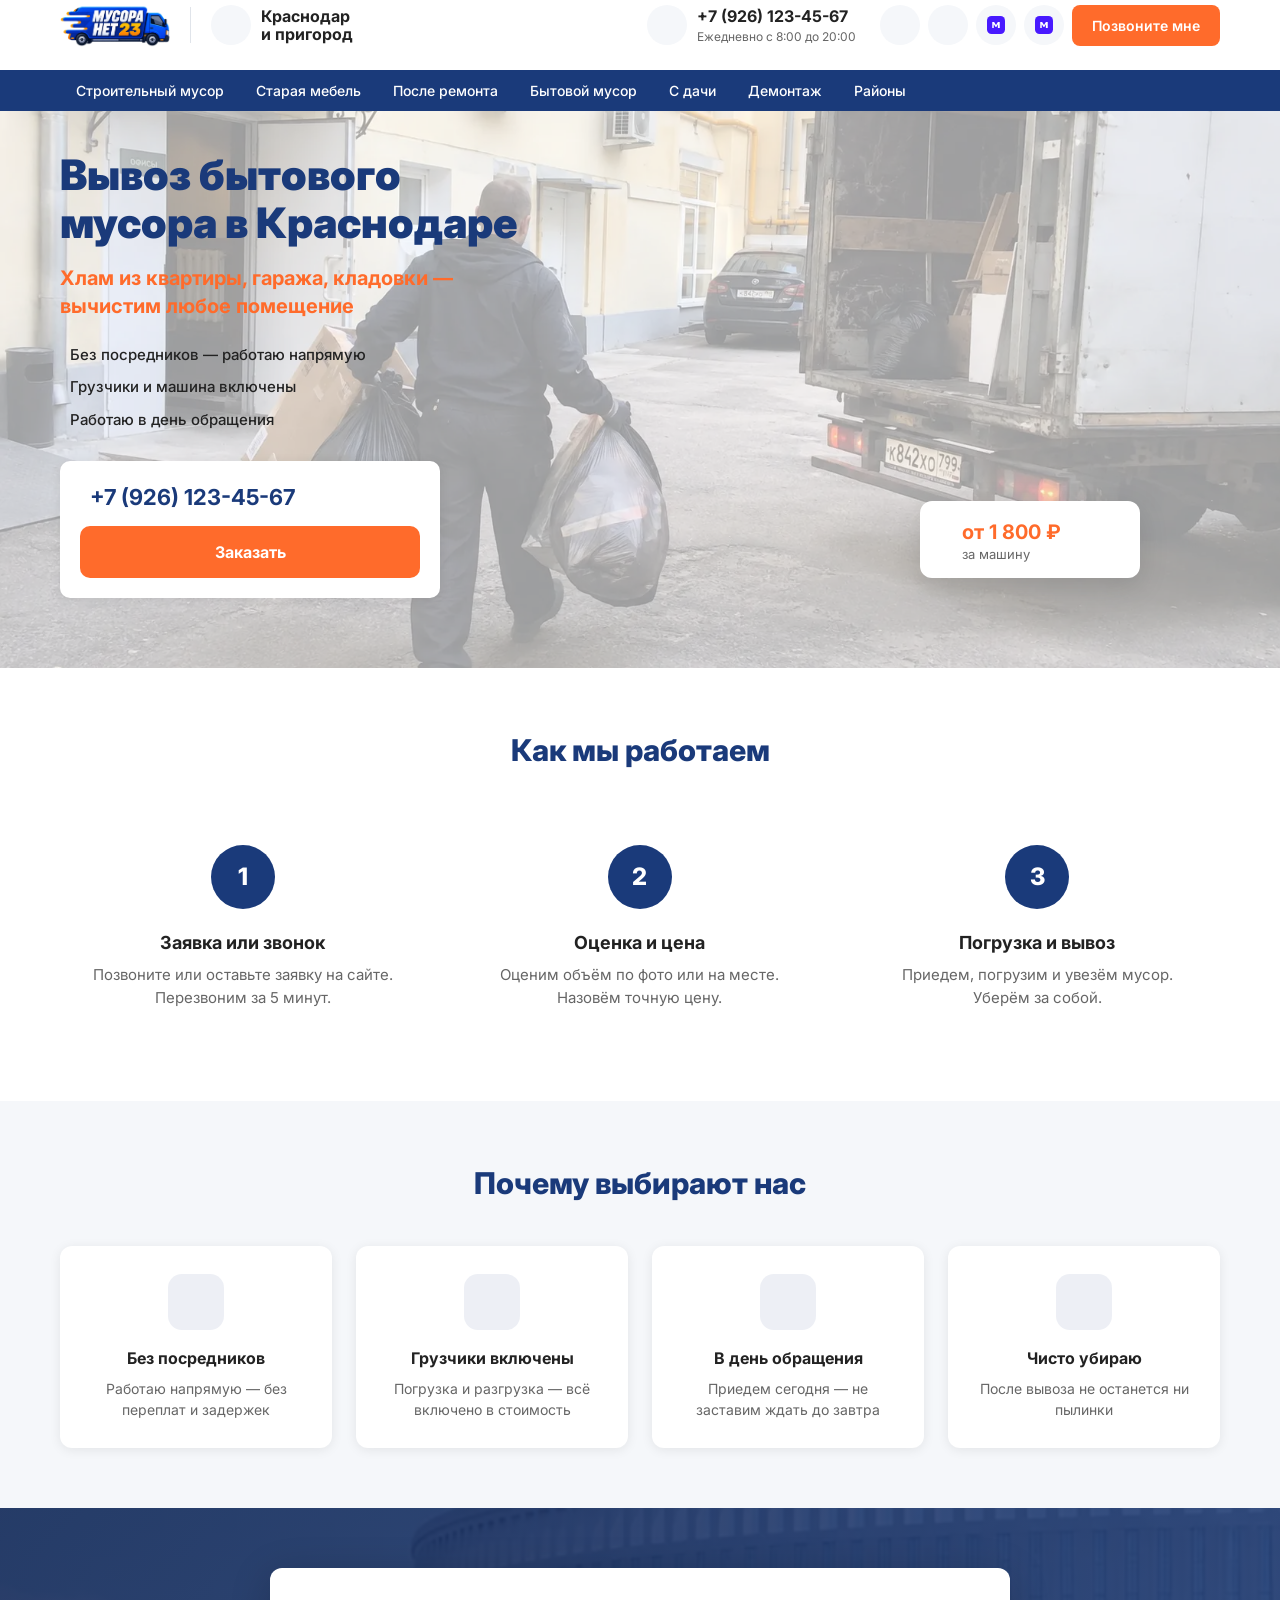
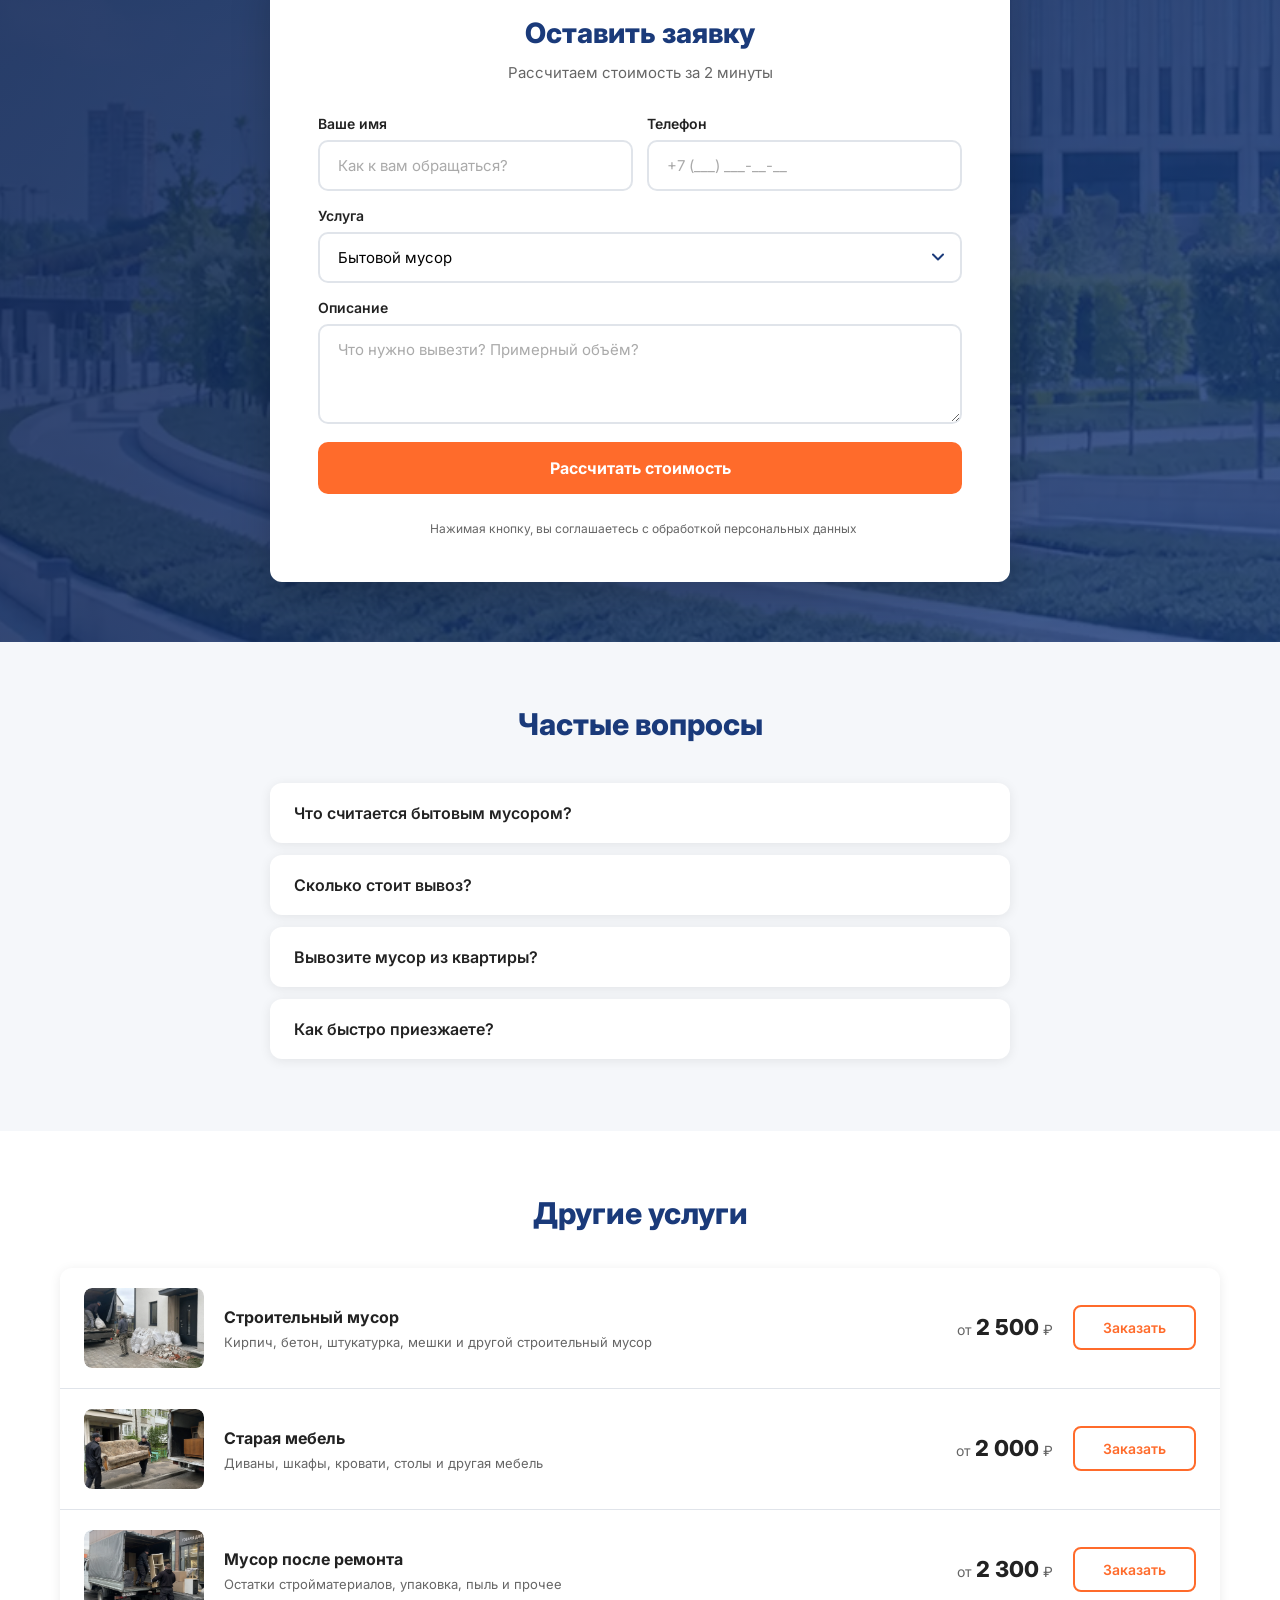
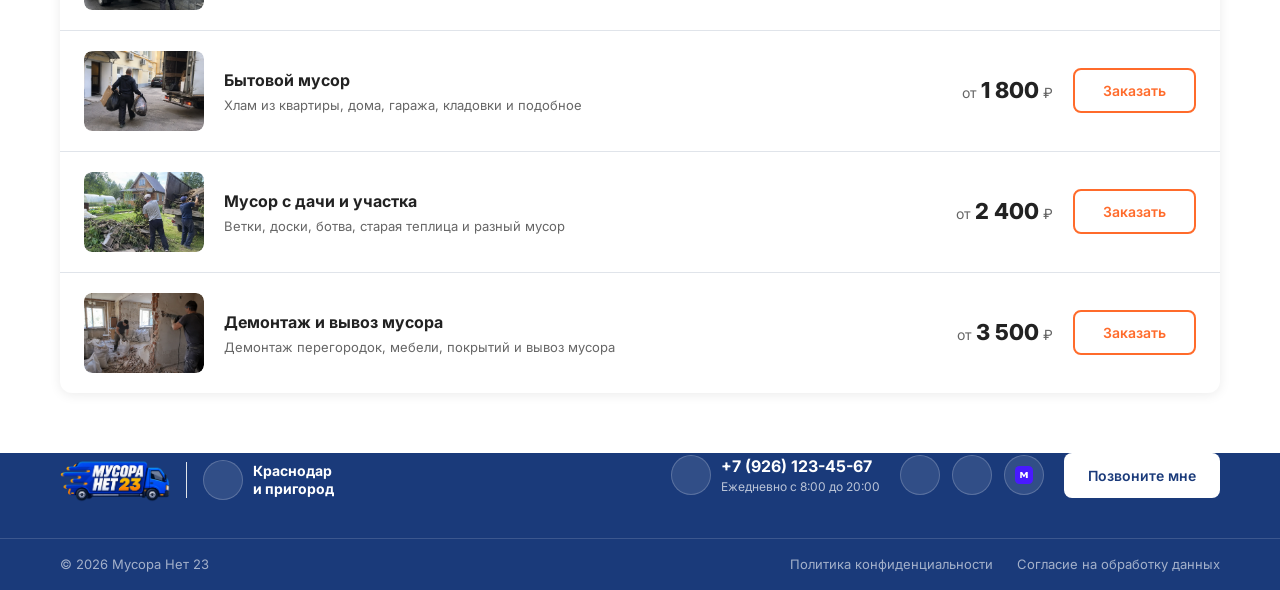
==== commit 547b8c4d: "Font Awesome 6 — все SVG иконки заменены на библиотечные; MAX по брендбуку" ====
--- a/bytovoy-musor.html
+++ b/bytovoy-musor.html
@@ -27,7 +27,7 @@
     <link rel="stylesheet" href="./index.css">
     <link rel="stylesheet" href="service.css">
     <link href="https://fonts.googleapis.com/css2?family=Inter:wght@400;500;600;700;800;900&display=swap" rel="stylesheet">
-</head>
+<link rel="stylesheet href=https://cdnjs.cloudflare.com/ajax/libs/font-awesome/6.5.1/css/all.min.css></head>
 <body>
     <!-- Header (copy from main) -->
     <header class="header">
@@ -35,16 +35,16 @@
             <div class="header-left">
                 <a href="index.html" class="logo"><img src="assets/logo.webp" alt="Мусора Нет 23" class="logo-icon"></a>
                 <div class="header-separator"></div>
-                <div class="header-location"><div class="icon-badge"><svg width="20" height="20" viewBox="0 0 16 16" fill="none"><path d="M8 1C5.24 1 3 3.24 3 6c0 3.75 5 9 5 9s5-5.25 5-9c0-2.76-2.24-5-5-5zm0 7a2 2 0 110-4 2 2 0 010 4z" fill="#ff6b2b"/></svg></div><span>Краснодар<br>и пригород</span></div>
+                <div class="header-location"><div class="icon-badge"><i class="fa-solid fa-location-dot" style="color:#ff6b2b"></i></div><span>Краснодар<br>и пригород</span></div>
             </div>
             <div class="header-right">
-                <div class="header-phone-block"><div class="icon-badge"><svg width="20" height="20" viewBox="0 0 16 16" fill="none"><path d="M3.5 1C2.67 1 2 1.67 2 2.5c0 6.08 4.92 11 11 11 .83 0 1.5-.67 1.5-1.5 0-.39-.15-.74-.4-1.01L12.5 9.5c-.28-.28-.73-.28-1.01 0l-1.09 1.09A8.05 8.05 0 015.41 5.6l1.09-1.09c.28-.28.28-.73 0-1.01L5.01 2A1.49 1.49 0 004 1.5 1.5 1.5 0 003.5 1z" fill="#ff6b2b"/></svg></div><div><a href="tel:+79261234567" class="header-phone">+7 (926) 123-45-67</a><span class="header-hours">Ежедневно с 8:00 до 20:00</span></div></div>
+                <div class="header-phone-block"><div class="icon-badge"><i class="fa-solid fa-phone" style="color:#ff6b2b"></i></div><div><a href="tel:+79261234567" class="header-phone">+7 (926) 123-45-67</a><span class="header-hours">Ежедневно с 8:00 до 20:00</span></div></div>
                 <button class="burger" id="burgerBtn" aria-label="Меню"><span></span><span></span><span></span></button>
                 <div class="header-actions">
-                    <a href="#" class="social-circle whatsapp" title="WhatsApp"><svg width="18" height="18" viewBox="0 0 24 24" fill="#25D366"><path d="M17.472 14.382c-.297-.149-1.758-.867-2.03-.967-.273-.099-.471-.148-.67.15-.197.297-.767.966-.94 1.164-.173.199-.347.223-.644.075-.297-.15-1.255-.463-2.39-1.475-.883-.788-1.48-1.761-1.653-2.059-.173-.297-.018-.458.13-.606.134-.133.298-.347.446-.52.149-.174.198-.298.298-.497.099-.198.05-.371-.025-.52-.075-.149-.669-1.612-.916-2.207-.242-.579-.487-.5-.669-.51-.173-.008-.371-.01-.57-.01-.198 0-.52.074-.792.372-.272.297-1.04 1.016-1.04 2.479 0 1.462 1.065 2.875 1.213 3.074.149.198 2.096 3.2 5.077 4.487.709.306 1.262.489 1.694.625.712.227 1.36.195 1.871.118.571-.085 1.758-.719 2.006-1.413.248-.694.248-1.289.173-1.413-.074-.124-.272-.198-.57-.347m-5.421 7.403h-.004a9.87 9.87 0 01-5.031-1.378l-.361-.214-3.741.982.998-3.648-.235-.374a9.86 9.86 0 01-1.51-5.26c.001-5.45 4.436-9.884 9.888-9.884 2.64 0 5.122 1.03 6.988 2.898a9.825 9.825 0 012.893 6.994c-.003 5.45-4.437 9.884-9.885 9.884m8.413-18.297A11.815 11.815 0 0012.05 0C5.495 0 .16 5.335.157 11.892c0 2.096.547 4.142 1.588 5.945L.057 24l6.305-1.654a11.882 11.882 0 005.683 1.448h.005c6.554 0 11.89-5.335 11.893-11.893a11.821 11.821 0 00-3.48-8.413z"/></svg></a>
-                    <a href="#" class="social-circle telegram" title="Telegram"><svg width="18" height="18" viewBox="0 0 24 24" fill="#0088cc"><path d="M11.944 0A12 12 0 000 12a12 12 0 0012 12 12 12 0 0012-12A12 12 0 0012 0a12 12 0 00-.056 0zm4.962 7.224c.1-.002.321.023.465.14a.506.506 0 01.171.325c.016.093.036.306.02.472-.18 1.898-.962 6.502-1.36 8.627-.168.9-.499 1.201-.82 1.23-.696.065-1.225-.46-1.9-.902-1.056-.693-1.653-1.124-2.678-1.8-1.185-.78-.417-1.21.258-1.91.177-.184 3.247-2.977 3.307-3.23.007-.032.014-.15-.056-.212s-.174-.041-.249-.024c-.106.024-1.793 1.14-5.061 3.345-.479.33-.913.49-1.302.48-.428-.008-1.252-.241-1.865-.44-.752-.245-1.349-.374-1.297-.789.027-.216.325-.437.893-.663 3.498-1.524 5.83-2.529 6.998-3.014 3.332-1.386 4.025-1.627 4.476-1.635z"/></svg></a>
-                    <a href="#" class="social-circle max" title="MAX"><svg width="18" height="18" viewBox="0 0 24 24" fill="none"><rect width="24" height="24" rx="6" fill="#6C5CE7"/><path d="M7 8h2.5l2.5 4 2.5-4H17v8h-2.5v-5l-2 3.5h-1L9 11v5H7V8z" fill="white"/></svg></a>
-                    <a href="#" class="social-circle max" title="MAX"><svg width="18" height="18" viewBox="0 0 24 24" fill="none"><rect width="24" height="24" rx="6" fill="#6C5CE7"/><path d="M7 8h2.5l2.5 4 2.5-4H17v8h-2.5v-5l-2 3.5h-1L9 11v5H7V8z" fill="white"/></svg></a>
+                    <a href="#" class="social-circle whatsapp" title="WhatsApp"><i class="fa-brands fa-whatsapp" style="color:#25D366"></i></a>
+                    <a href="#" class="social-circle telegram" title="Telegram"><i class="fa-brands fa-telegram" style="color:#0088cc"></i></a>
+                    <a href="#" class="social-circle max" title="MAX"><svg width="18" height="18" viewBox="0 0 24 24" fill="none"><defs><linearGradient id="maxGrad" x1="0" y1="0" x2="24" y2="24"><stop offset="0%" stop-color="#471AFF"/><stop offset="100%" stop-color="#9500FF"/></linearGradient></defs><rect width="24" height="24" rx="6" fill="url(#maxGrad)"/><path d="M7 8h2.5l2.5 4 2.5-4H17v8h-2.5v-5l-2 3.5h-1L9 11v5H7V8z" fill="white"/></svg></a>
+                    <a href="#" class="social-circle max" title="MAX"><svg width="18" height="18" viewBox="0 0 24 24" fill="none"><defs><linearGradient id="maxGrad" x1="0" y1="0" x2="24" y2="24"><stop offset="0%" stop-color="#471AFF"/><stop offset="100%" stop-color="#9500FF"/></linearGradient></defs><rect width="24" height="24" rx="6" fill="url(#maxGrad)"/><path d="M7 8h2.5l2.5 4 2.5-4H17v8h-2.5v-5l-2 3.5h-1L9 11v5H7V8z" fill="white"/></svg></a>
                     <a href="javascript:void(0)" class="btn-call popup-trigger">Позвоните мне</a>
                 </div>
             </div>
@@ -53,12 +53,12 @@
     <nav class="nav"><div class="container"><ul class="nav-list"><li><a href="stroitelniy-musor.html">Строительный мусор</a></li><li><a href="staraya-mebel.html">Старая мебель</a></li><li><a href="musor-posle-remonta.html">После ремонта</a></li><li><a href="bytovoy-musor.html">Бытовой мусор</a></li><li><a href="musor-s-dachi.html">С дачи</a></li><li><a href="demontazh.html">Демонтаж</a></li><li><a href="index.html#map">Районы</a></li></ul></div></nav>
     <div class="mobile-overlay" id="mobileOverlay"></div>
     <aside class="mobile-menu" id="mobileMenu">
-        <div class="mobile-menu-header"><a href="index.html" class="logo"><img src="assets/logo.webp" alt="Мусора Нет 23" class="logo-icon"></a><button class="mobile-menu-close" id="mobileMenuClose" aria-label="Закрыть"><svg width="24" height="24" viewBox="0 0 24 24" fill="none"><path d="M6 6l12 12M18 6L6 18" stroke="#222" stroke-width="2" stroke-linecap="round"/></svg></button></div>
+        <div class="mobile-menu-header"><a href="index.html" class="logo"><img src="assets/logo.webp" alt="Мусора Нет 23" class="logo-icon"></a><button class="mobile-menu-close" id="mobileMenuClose" aria-label="Закрыть"><i class="fa-solid fa-xmark" style="font-size:24px;color:#222"></i></button></div>
         <nav class="mobile-nav"><a href="stroitelniy-musor.html">Строительный мусор</a><a href="staraya-mebel.html">Старая мебель</a><a href="musor-posle-remonta.html">После ремонта</a><a href="bytovoy-musor.html">Бытовой мусор</a><a href="musor-s-dachi.html">С дачи</a><a href="demontazh.html">Демонтаж</a><a href="index.html#map">Районы</a></nav>
         <div class="mobile-menu-footer">
-            <div class="mobile-menu-location"><div class="icon-badge"><svg width="20" height="20" viewBox="0 0 16 16" fill="none"><path d="M8 1C5.24 1 3 3.24 3 6c0 3.75 5 9 5 9s5-5.25 5-9c0-2.76-2.24-5-5-5zm0 7a2 2 0 110-4 2 2 0 010 4z" fill="#ff6b2b"/></svg></div><span>Краснодар и пригород</span></div>
-            <div class="mobile-menu-phone-block"><div class="icon-badge"><svg width="20" height="20" viewBox="0 0 16 16" fill="none"><path d="M3.5 1C2.67 1 2 1.67 2 2.5c0 6.08 4.92 11 11 11 .83 0 1.5-.67 1.5-1.5 0-.39-.15-.74-.4-1.01L12.5 9.5c-.28-.28-.73-.28-1.01 0l-1.09 1.09A8.05 8.05 0 015.41 5.6l1.09-1.09c.28-.28.28-.73 0-1.01L5.01 2A1.49 1.49 0 004 1.5 1.5 1.5 0 003.5 1z" fill="#ff6b2b"/></svg></div><div><a href="tel:+79261234567" class="mobile-menu-phone">+7 (926) 123-45-67</a><span class="mobile-menu-hours">Ежедневно с 8:00 до 20:00</span></div></div>
-            <div class="mobile-menu-socials"><a href="#" class="social-link whatsapp"><svg width="22" height="22" viewBox="0 0 24 24" fill="#25D366"><path d="M17.472 14.382c-.297-.149-1.758-.867-2.03-.967-.273-.099-.471-.148-.67.15-.197.297-.767.966-.94 1.164-.173.199-.347.223-.644.075-.297-.15-1.255-.463-2.39-1.475-.883-.788-1.48-1.761-1.653-2.059-.173-.297-.018-.458.13-.606.134-.133.298-.347.446-.52.149-.174.198-.298.298-.497.099-.198.05-.371-.025-.52-.075-.149-.669-1.612-.916-2.207-.242-.579-.487-.5-.669-.51-.173-.008-.371-.01-.57-.01-.198 0-.52.074-.792.372-.272.297-1.04 1.016-1.04 2.479 0 1.462 1.065 2.875 1.213 3.074.149.198 2.096 3.2 5.077 4.487.709.306 1.262.489 1.694.625.712.227 1.36.195 1.871.118.571-.085 1.758-.719 2.006-1.413.248-.694.248-1.289.173-1.413-.074-.124-.272-.198-.57-.347m-5.421 7.403h-.004a9.87 9.87 0 01-5.031-1.378l-.361-.214-3.741.982.998-3.648-.235-.374a9.86 9.86 0 01-1.51-5.26c.001-5.45 4.436-9.884 9.888-9.884 2.64 0 5.122 1.03 6.988 2.898a9.825 9.825 0 012.893 6.994c-.003 5.45-4.437 9.884-9.885 9.884m8.413-18.297A11.815 11.815 0 0012.05 0C5.495 0 .16 5.335.157 11.892c0 2.096.547 4.142 1.588 5.945L.057 24l6.305-1.654a11.882 11.882 0 005.683 1.448h.005c6.554 0 11.89-5.335 11.893-11.893a11.821 11.821 0 00-3.48-8.413z"/></svg></a><a href="#" class="social-link telegram"><svg width="22" height="22" viewBox="0 0 24 24" fill="#0088cc"><path d="M11.944 0A12 12 0 000 12a12 12 0 0012 12 12 12 0 0012-12A12 12 0 0012 0a12 12 0 00-.056 0zm4.962 7.224c.1-.002.321.023.465.14a.506.506 0 01.171.325c.016.093.036.306.02.472-.18 1.898-.962 6.502-1.36 8.627-.168.9-.499 1.201-.82 1.23-.696.065-1.225-.46-1.9-.902-1.056-.693-1.653-1.124-2.678-1.8-1.185-.78-.417-1.21.258-1.91.177-.184 3.247-2.977 3.307-3.23.007-.032.014-.15-.056-.212s-.174-.041-.249-.024c-.106.024-1.793 1.14-5.061 3.345-.479.33-.913.49-1.302.48-.428-.008-1.252-.241-1.865-.44-.752-.245-1.349-.374-1.297-.789.027-.216.325-.437.893-.663 3.498-1.524 5.83-2.529 6.998-3.014 3.332-1.386 4.025-1.627 4.476-1.635z"/></svg></a><a href="#" class="social-link max"><svg width="22" height="22" viewBox="0 0 24 24" fill="none"><rect width="24" height="24" rx="6" fill="#6C5CE7"/><path d="M7 8h2.5l2.5 4 2.5-4H17v8h-2.5v-5l-2 3.5h-1L9 11v5H7V8z" fill="white"/></svg><span>MAX</span></a><a href="tel:+79261234567" class="mobile-menu-phone">+7 (926) 123-45-67</a></div>
+            <div class="mobile-menu-location"><div class="icon-badge"><i class="fa-solid fa-location-dot" style="color:#ff6b2b"></i></div><span>Краснодар и пригород</span></div>
+            <div class="mobile-menu-phone-block"><div class="icon-badge"><i class="fa-solid fa-phone" style="color:#ff6b2b"></i></div><div><a href="tel:+79261234567" class="mobile-menu-phone">+7 (926) 123-45-67</a><span class="mobile-menu-hours">Ежедневно с 8:00 до 20:00</span></div></div>
+            <div class="mobile-menu-socials"><a href="#" class="social-link whatsapp"><i class="fa-brands fa-whatsapp" style="color:#25D366"></i><span>WhatsApp</span></a><a href="#" class="social-link telegram"><i class="fa-brands fa-telegram" style="color:#0088cc"></i><span>Telegram</span></a><a href="#" class="social-link max"><svg width="22" height="22" viewBox="0 0 24 24" fill="none"><defs><linearGradient id="maxGrad" x1="0" y1="0" x2="24" y2="24"><stop offset="0%" stop-color="#471AFF"/><stop offset="100%" stop-color="#9500FF"/></linearGradient></defs><rect width="24" height="24" rx="6" fill="url(#maxGrad)"/><path d="M7 8h2.5l2.5 4 2.5-4H17v8h-2.5v-5l-2 3.5h-1L9 11v5H7V8z" fill="white"/></svg><span>MAX</span></a><a href="tel:+79261234567" class="mobile-menu-phone">+7 (926) 123-45-67</a></div>
             <button class="btn-call popup-trigger">Заказать звонок</button>
         </div>
     </aside>
@@ -69,16 +69,16 @@
                 <h1 class="hero-title">Вывоз бытового<br>мусора в Краснодаре</h1>
                 <p class="hero-subtitle">Хлам из квартиры, гаража, кладовки —<br>вычистим любое помещение</p>
                 <ul class="hero-features">
-                    <li><svg width="20" height="20" viewBox="0 0 20 20" fill="none"><circle cx="10" cy="10" r="10" fill="#1a3a7a"/><path d="M6 10l3 3 5-6" stroke="white" stroke-width="2" stroke-linecap="round" stroke-linejoin="round"/></svg>Без посредников — работаю напрямую</li>
-                    <li><svg width="20" height="20" viewBox="0 0 20 20" fill="none"><circle cx="10" cy="10" r="10" fill="#1a3a7a"/><path d="M6 10l3 3 5-6" stroke="white" stroke-width="2" stroke-linecap="round" stroke-linejoin="round"/></svg>Грузчики и машина включены</li>
-                    <li><svg width="20" height="20" viewBox="0 0 20 20" fill="none"><circle cx="10" cy="10" r="10" fill="#1a3a7a"/><path d="M6 10l3 3 5-6" stroke="white" stroke-width="2" stroke-linecap="round" stroke-linejoin="round"/></svg>Работаю в день обращения</li>
+                    <li><i class="fa-solid fa-circle-check" style="color:#1a3a7a;font-size:20px"></i>Без посредников — работаю напрямую</li>
+                    <li><i class="fa-solid fa-circle-check" style="color:#1a3a7a;font-size:20px"></i>Грузчики и машина включены</li>
+                    <li><i class="fa-solid fa-circle-check" style="color:#1a3a7a;font-size:20px"></i>Работаю в день обращения</li>
                 </ul>
                 <div class="hero-cta">
-                    <a href="tel:+79261234567" class="hero-phone"><svg width="20" height="20" viewBox="0 0 20 20" fill="none"><path d="M4.375 1.25C3.34 1.25 2.5 2.09 2.5 3.125c0 7.6 6.15 13.75 13.75 13.75 1.035 0 1.875-.84 1.875-1.875 0-.49-.19-.93-.5-1.26l-1.875-1.875c-.35-.35-.91-.35-1.26 0l-1.36 1.36A10.06 10.06 0 016.76 7.01l1.36-1.36c.35-.35.35-.91 0-1.26L6.25 2.52A1.86 1.86 0 005 1.875 1.875 1.875 0 004.375 1.25z" fill="#1a3a7a"/></svg>+7 (926) 123-45-67</a>
+                    <a href="tel:+79261234567" class="hero-phone"><i class="fa-solid fa-phone" style="color:#1a3a7a;font-size:18px"></i>+7 (926) 123-45-67</a>
                     <a href="#form" class="btn-primary">Заказать</a>
                 </div>
                 <div class="hero-badge">
-                    <div class="hero-badge-icon"><svg width="48" height="48" viewBox="0 0 32 32" fill="none"><circle cx="16" cy="16" r="14" stroke="#1a3a7a" stroke-width="2"/><path d="M10 16l4 4 8-8" stroke="#1a3a7a" stroke-width="2.5" stroke-linecap="round" stroke-linejoin="round"/></svg></div>
+                    <div class="hero-badge-icon"><i class="fa-solid fa-circle-check" style="color:#1a3a7a;font-size:48px"></i></div>
                     <div class="hero-badge-text"><strong>от 1 800 ₽</strong><span>за машину</span></div>
                 </div>
             </div>
@@ -87,7 +87,7 @@
 
     <section class="service-how"><div class="container"><h2>Как мы работаем</h2><div class="how-steps"><div class="how-step"><div class="how-step-num">1</div><h3>Заявка или звонок</h3><p>Позвоните или оставьте заявку на сайте. Перезвоним за 5 минут.</p></div><div class="how-step"><div class="how-step-num">2</div><h3>Оценка и цена</h3><p>Оценим объём по фото или на месте. Назовём точную цену.</p></div><div class="how-step"><div class="how-step-num">3</div><h3>Погрузка и вывоз</h3><p>Приедем, погрузим и увезём мусор. Уберём за собой.</p></div></div></div></section>
 
-    <section class="service-benefits"><div class="container"><h2>Почему выбирают нас</h2><div class="benefits-grid"><div class="benefit-card"><div class="benefit-icon"><svg width="28" height="28" viewBox="0 0 24 24" fill="none" stroke="#1a3a7a" stroke-width="2" stroke-linecap="round" stroke-linejoin="round"><path d="M12 22s8-4 8-10V5l-8-3-8 3v7c0 6 8 10 8 10z"/><path d="M9 12l2 2 4-4"/></svg></div><h3>Без посредников</h3><p>Работаю напрямую — без переплат и задержек</p></div><div class="benefit-card"><div class="benefit-icon"><svg width="28" height="28" viewBox="0 0 24 24" fill="none" stroke="#1a3a7a" stroke-width="2" stroke-linecap="round" stroke-linejoin="round"><rect x="1" y="3" width="15" height="13" rx="2"/><path d="M16 8h4l3 3v5h-7V8z"/><circle cx="5.5" cy="18.5" r="2.5"/><circle cx="18.5" cy="18.5" r="2.5"/></svg></div><h3>Грузчики включены</h3><p>Погрузка и разгрузка — всё включено в стоимость</p></div><div class="benefit-card"><div class="benefit-icon"><svg width="28" height="28" viewBox="0 0 24 24" fill="none" stroke="#1a3a7a" stroke-width="2" stroke-linecap="round" stroke-linejoin="round"><circle cx="12" cy="12" r="10"/><path d="M12 6v6l4 2"/></svg></div><h3>В день обращения</h3><p>Приедем сегодня — не заставим ждать до завтра</p></div><div class="benefit-card"><div class="benefit-icon"><svg width="28" height="28" viewBox="0 0 24 24" fill="none" stroke="#1a3a7a" stroke-width="2" stroke-linecap="round" stroke-linejoin="round"><path d="M22 11.08V12a10 10 0 11-5.93-9.14"/><path d="M22 4L12 14.01l-3-3"/></svg></div><h3>Чисто убираю</h3><p>После вывоза не останется ни пылинки</p></div></div></div></section>
+    <section class="service-benefits"><div class="container"><h2>Почему выбирают нас</h2><div class="benefits-grid"><div class="benefit-card"><div class="benefit-icon"><i class="fa-solid fa-shield-halved" style="color:#1a3a7a;font-size:28px"></i></div><h3>Без посредников</h3><p>Работаю напрямую — без переплат и задержек</p></div><div class="benefit-card"><div class="benefit-icon"><i class="fa-solid fa-truck" style="color:#1a3a7a;font-size:28px"></i></div><h3>Грузчики включены</h3><p>Погрузка и разгрузка — всё включено в стоимость</p></div><div class="benefit-card"><div class="benefit-icon"><i class="fa-solid fa-clock" style="color:#1a3a7a;font-size:28px"></i></div><h3>В день обращения</h3><p>Приедем сегодня — не заставим ждать до завтра</p></div><div class="benefit-card"><div class="benefit-icon"><i class="fa-solid fa-circle-check" style="color:#1a3a7a;font-size:28px"></i></div><h3>Чисто убираю</h3><p>После вывоза не останется ни пылинки</p></div></div></div></section>
 
     <section class="service-form-section" id="form">
         <div class="container">
@@ -101,14 +101,14 @@
                     <div class="form-group full"><label>Услуга</label><select name="service"><option>Строительный мусор</option><option>Старая мебель</option><option>Мусор после ремонта</option><option selected>Бытовой мусор</option><option>Мусор с дачи и участка</option><option>Демонтаж и вывоз мусора</option></select></div>
                     <div class="form-group full"><label>Описание</label><textarea name="message" placeholder="Что нужно вывезти? Примерный объём?"></textarea></div>
                     <button type="submit" class="btn-submit">Рассчитать стоимость</button>
-                    <p class="form-privacy"><svg width="16" height="16" viewBox="0 0 16 16" fill="none"><rect x="3" y="7" width="10" height="7" rx="1" stroke="#999" stroke-width="1.5"/><path d="M5 7V5a3 3 0 016 0v2" stroke="#999" stroke-width="1.5"/></svg>Нажимая кнопку, вы соглашаетесь с обработкой персональных данных</p>
+                    <p class="form-privacy"><i class="fa-solid fa-lock" style="color:#999;font-size:14px"></i>Нажимая кнопку, вы соглашаетесь с обработкой персональных данных</p>
                 </form>
             </div>
         </div>
     </section>
 
     <!-- Other Services -->
-    <section class="service-faq"><div class="container"><h2>Частые вопросы</h2><div class="faq-list"><div class="faq-item"><button class="faq-question">Что считается бытовым мусором? <svg class="faq-arrow" width="14" height="14" viewBox="0 0 14 14" fill="none"><path d="M3 5l4 4 4-4" stroke="currentColor" stroke-width="2" stroke-linecap="round" stroke-linejoin="round"/></svg></button><div class="faq-answer"><div class="faq-answer-inner">Хлам из квартиры, дома, гаража, кладовки — старые вещи, техника, коробки.</div></div></div><div class="faq-item"><button class="faq-question">Сколько стоит вывоз? <svg class="faq-arrow" width="14" height="14" viewBox="0 0 14 14" fill="none"><path d="M3 5l4 4 4-4" stroke="currentColor" stroke-width="2" stroke-linecap="round" stroke-linejoin="round"/></svg></button><div class="faq-answer"><div class="faq-answer-inner">От 1 800 ₽ за машину. Самая низкая цена в Краснодаре.</div></div></div><div class="faq-item"><button class="faq-question">Вывозите мусор из квартиры? <svg class="faq-arrow" width="14" height="14" viewBox="0 0 14 14" fill="none"><path d="M3 5l4 4 4-4" stroke="currentColor" stroke-width="2" stroke-linecap="round" stroke-linejoin="round"/></svg></button><div class="faq-answer"><div class="faq-answer-inner">Да. Грузчики поднимут и вынесут мусор с любого этажа.</div></div></div><div class="faq-item"><button class="faq-question">Как быстро приезжаете? <svg class="faq-arrow" width="14" height="14" viewBox="0 0 14 14" fill="none"><path d="M3 5l4 4 4-4" stroke="currentColor" stroke-width="2" stroke-linecap="round" stroke-linejoin="round"/></svg></button><div class="faq-answer"><div class="faq-answer-inner">В день обращения. Позвоните — приедем сегодня.</div></div></div></div></div></section>
+    <section class="service-faq"><div class="container"><h2>Частые вопросы</h2><div class="faq-list"><div class="faq-item"><button class="faq-question">Что считается бытовым мусором? <i class="fa-solid fa-chevron-down faq-arrow" style="font-size:14px"></i></button><div class="faq-answer"><div class="faq-answer-inner">Хлам из квартиры, дома, гаража, кладовки — старые вещи, техника, коробки.</div></div></div><div class="faq-item"><button class="faq-question">Сколько стоит вывоз? <i class="fa-solid fa-chevron-down faq-arrow" style="font-size:14px"></i></button><div class="faq-answer"><div class="faq-answer-inner">От 1 800 ₽ за машину. Самая низкая цена в Краснодаре.</div></div></div><div class="faq-item"><button class="faq-question">Вывозите мусор из квартиры? <i class="fa-solid fa-chevron-down faq-arrow" style="font-size:14px"></i></button><div class="faq-answer"><div class="faq-answer-inner">Да. Грузчики поднимут и вынесут мусор с любого этажа.</div></div></div><div class="faq-item"><button class="faq-question">Как быстро приезжаете? <i class="fa-solid fa-chevron-down faq-arrow" style="font-size:14px"></i></button><div class="faq-answer"><div class="faq-answer-inner">В день обращения. Позвоните — приедем сегодня.</div></div></div></div></div></section>
 
     <section class="other-services">
         <div class="container">
@@ -165,13 +165,13 @@
     <!-- Footer -->
     <footer class="footer">
         <div class="container footer-inner">
-            <div class="footer-left"><a href="index.html" class="logo"><img src="assets/logo.webp" alt="Мусора Нет 23" class="logo-icon"></a><div class="header-separator"></div><div class="footer-location"><div class="icon-badge"><svg width="20" height="20" viewBox="0 0 16 16" fill="none"><path d="M8 1C5.24 1 3 3.24 3 6c0 3.75 5 9 5 9s5-5.25 5-9c0-2.76-2.24-5-5-5zm0 7a2 2 0 110-4 2 2 0 010 4z" fill="#ff6b2b"/></svg></div><span>Краснодар<br>и пригород</span></div></div>
+            <div class="footer-left"><a href="index.html" class="logo"><img src="assets/logo.webp" alt="Мусора Нет 23" class="logo-icon"></a><div class="header-separator"></div><div class="footer-location"><div class="icon-badge"><i class="fa-solid fa-location-dot" style="color:#ff6b2b"></i></div><span>Краснодар<br>и пригород</span></div></div>
             <div class="footer-right">
-                <div class="footer-phone-block"><div class="icon-badge"><svg width="20" height="20" viewBox="0 0 16 16" fill="none"><path d="M3.5 1C2.67 1 2 1.67 2 2.5c0 6.08 4.92 11 11 11 .83 0 1.5-.67 1.5-1.5 0-.39-.15-.74-.4-1.01L12.5 9.5c-.28-.28-.73-.28-1.01 0l-1.09 1.09A8.05 8.05 0 015.41 5.6l1.09-1.09c.28-.28.28-.73 0-1.01L5.01 2A1.49 1.49 0 004 1.5 1.5 1.5 0 003.5 1z" fill="#ff6b2b"/></svg></div><div><a href="tel:+79261234567" class="footer-phone">+7 (926) 123-45-67</a><span class="footer-hours">Ежедневно с 8:00 до 20:00</span></div></div>
+                <div class="footer-phone-block"><div class="icon-badge"><i class="fa-solid fa-phone" style="color:#ff6b2b"></i></div><div><a href="tel:+79261234567" class="footer-phone">+7 (926) 123-45-67</a><span class="footer-hours">Ежедневно с 8:00 до 20:00</span></div></div>
                 <div class="footer-socials">
-                    <a href="#" class="social-circle whatsapp" title="WhatsApp"><svg width="18" height="18" viewBox="0 0 24 24" fill="#25D366"><path d="M17.472 14.382c-.297-.149-1.758-.867-2.03-.967-.273-.099-.471-.148-.67.15-.197.297-.767.966-.94 1.164-.173.199-.347.223-.644.075-.297-.15-1.255-.463-2.39-1.475-.883-.788-1.48-1.761-1.653-2.059-.173-.297-.018-.458.13-.606.134-.133.298-.347.446-.52.149-.174.198-.298.298-.497.099-.198.05-.371-.025-.52-.075-.149-.669-1.612-.916-2.207-.242-.579-.487-.5-.669-.51-.173-.008-.371-.01-.57-.01-.198 0-.52.074-.792.372-.272.297-1.04 1.016-1.04 2.479 0 1.462 1.065 2.875 1.213 3.074.149.198 2.096 3.2 5.077 4.487.709.306 1.262.489 1.694.625.712.227 1.36.195 1.871.118.571-.085 1.758-.719 2.006-1.413.248-.694.248-1.289.173-1.413-.074-.124-.272-.198-.57-.347m-5.421 7.403h-.004a9.87 9.87 0 01-5.031-1.378l-.361-.214-3.741.982.998-3.648-.235-.374a9.86 9.86 0 01-1.51-5.26c.001-5.45 4.436-9.884 9.888-9.884 2.64 0 5.122 1.03 6.988 2.898a9.825 9.825 0 012.893 6.994c-.003 5.45-4.437 9.884-9.885 9.884m8.413-18.297A11.815 11.815 0 0012.05 0C5.495 0 .16 5.335.157 11.892c0 2.096.547 4.142 1.588 5.945L.057 24l6.305-1.654a11.882 11.882 0 005.683 1.448h.005c6.554 0 11.89-5.335 11.893-11.893a11.821 11.821 0 00-3.48-8.413z"/></svg></a>
-                    <a href="#" class="social-circle telegram" title="Telegram"><svg width="18" height="18" viewBox="0 0 24 24" fill="#0088cc"><path d="M11.944 0A12 12 0 000 12a12 12 0 0012 12 12 12 0 0012-12A12 12 0 0012 0a12 12 0 00-.056 0zm4.962 7.224c.1-.002.321.023.465.14a.506.506 0 01.171.325c.016.093.036.306.02.472-.18 1.898-.962 6.502-1.36 8.627-.168.9-.499 1.201-.82 1.23-.696.065-1.225-.46-1.9-.902-1.056-.693-1.653-1.124-2.678-1.8-1.185-.78-.417-1.21.258-1.91.177-.184 3.247-2.977 3.307-3.23.007-.032.014-.15-.056-.212s-.174-.041-.249-.024c-.106.024-1.793 1.14-5.061 3.345-.479.33-.913.49-1.302.48-.428-.008-1.252-.241-1.865-.44-.752-.245-1.349-.374-1.297-.789.027-.216.325-.437.893-.663 3.498-1.524 5.83-2.529 6.998-3.014 3.332-1.386 4.025-1.627 4.476-1.635z"/></svg></a>
-                    <a href="#" class="social-circle max" title="MAX"><svg width="18" height="18" viewBox="0 0 24 24" fill="none"><rect width="24" height="24" rx="6" fill="#6C5CE7"/><path d="M7 8h2.5l2.5 4 2.5-4H17v8h-2.5v-5l-2 3.5h-1L9 11v5H7V8z" fill="white"/></svg></a>
+                    <a href="#" class="social-circle whatsapp" title="WhatsApp"><i class="fa-brands fa-whatsapp" style="color:#25D366"></i></a>
+                    <a href="#" class="social-circle telegram" title="Telegram"><i class="fa-brands fa-telegram" style="color:#0088cc"></i></a>
+                    <a href="#" class="social-circle max" title="MAX"><svg width="18" height="18" viewBox="0 0 24 24" fill="none"><defs><linearGradient id="maxGrad" x1="0" y1="0" x2="24" y2="24"><stop offset="0%" stop-color="#471AFF"/><stop offset="100%" stop-color="#9500FF"/></linearGradient></defs><rect width="24" height="24" rx="6" fill="url(#maxGrad)"/><path d="M7 8h2.5l2.5 4 2.5-4H17v8h-2.5v-5l-2 3.5h-1L9 11v5H7V8z" fill="white"/></svg></a>
                 </div>
                 <a href="javascript:void(0)" class="btn-call popup-trigger">Позвоните мне</a>
             </div>
@@ -181,7 +181,7 @@
 
     <!-- Popup -->
     <div class="popup-overlay" id="popupOverlay"><div class="popup-form"><button class="popup-close" id="popupClose">&times;</button><div id="popupContent"><h3>Заказать обратный звонок</h3><p class="popup-subtitle">Оставьте номер — перезвоним за 5 минут</p><form action="send.php" method="POST"><input type="hidden" name="page" value="Бытовой мусор"><input type="hidden" name="service" value="Обратный звонок"><div class="form-group"><label for="popupName">Ваше имя</label><input type="text" id="popupName" name="name" placeholder="Как к вам обращаться?"></div><div class="form-group"><label for="popupPhone">Телефон</label><input type="tel" id="popupPhone" name="phone" placeholder="+7 (___) ___-__-__"></div><button type="submit" class="btn-submit" id="popupSubmit">Перезвоните мне</button><p class="popup-privacy">Нажимая кнопку, вы соглашаетесь с обработкой персональных данных</p></form></div><div class="popup-success" id="popupSuccess"><div class="popup-success-icon">✓</div><h3>Спасибо!</h3><p>Мы перезвоним вам в ближайшее время</p></div></div></div>
-    <div class="mobile-sticky-call"><a href="tel:+79261234567" class="mobile-sticky-btn"><svg width="20" height="20" viewBox="0 0 20 20" fill="none"><path d="M4.375 1.25C3.34 1.25 2.5 2.09 2.5 3.125c0 7.6 6.15 13.75 13.75 13.75 1.035 0 1.875-.84 1.875-1.875 0-.49-.19-.93-.5-1.26l-1.875-1.875c-.35-.35-.91-.35-1.26 0l-1.36 1.36A10.06 10.06 0 016.76 7.01l1.36-1.36c.35-.35.35-.91 0-1.26L6.25 2.52A1.86 1.86 0 005 1.875 1.875 1.875 0 004.375 1.25z" fill="white"/></svg>Позвонить</a></div>
+    <div class="mobile-sticky-call"><a href="tel:+79261234567" class="mobile-sticky-btn"><i class="fa-solid fa-phone" style="color:white;font-size:18px"></i>Позвонить</a></div>
     <script src="script.js"></script>
     <script>(function(){var o=document.getElementById('popupOverlay'),c=document.getElementById('popupClose'),t=document.querySelectorAll('.popup-trigger'),s=document.getElementById('popupSubmit'),p=document.getElementById('popupContent'),u=document.getElementById('popupSuccess');t.forEach(function(b){b.addEventListener('click',function(e){e.preventDefault();o.classList.add('active')})});c.addEventListener('click',function(){o.classList.remove('active');p.style.display='';u.classList.remove('show')});o.addEventListener('click',function(e){if(e.target===o){o.classList.remove('active');p.style.display='';u.classList.remove('show')}});document.addEventListener('keydown',function(e){if(e.key==='Escape'&&o.classList.contains('active')){o.classList.remove('active');p.style.display='';u.classList.remove('show')}});s.addEventListener('click',function(){p.style.display='none';u.classList.add('show')})})();</script>
     <script>document.querySelectorAll('.faq-question').forEach(function(b){b.addEventListener('click',function(){var i=this.parentElement,w=i.classList.contains('active');document.querySelectorAll('.faq-item.active').forEach(function(x){x.classList.remove('active')});if(!w)i.classList.add('active')})});</script>
--- a/index.css
+++ b/index.css
@@ -80,7 +80,7 @@
 
 .logo-icon {
     width: 110px;
-    height: 70px;
+    height: 50px;
     border-radius: 12px;
     object-fit: contain;
 }
@@ -997,7 +997,7 @@
     align-items: center;
     justify-content: space-between;
     padding: 0 20px;
-    padding-bottom: 20px;
+    padding-bottom: 30px;
     gap: 20px;
 }
 
@@ -1011,6 +1011,7 @@
     display: flex;
     align-items: center;
     gap: 20px;
+    padding-bottom: 10px;
 }
 
 .footer-socials {
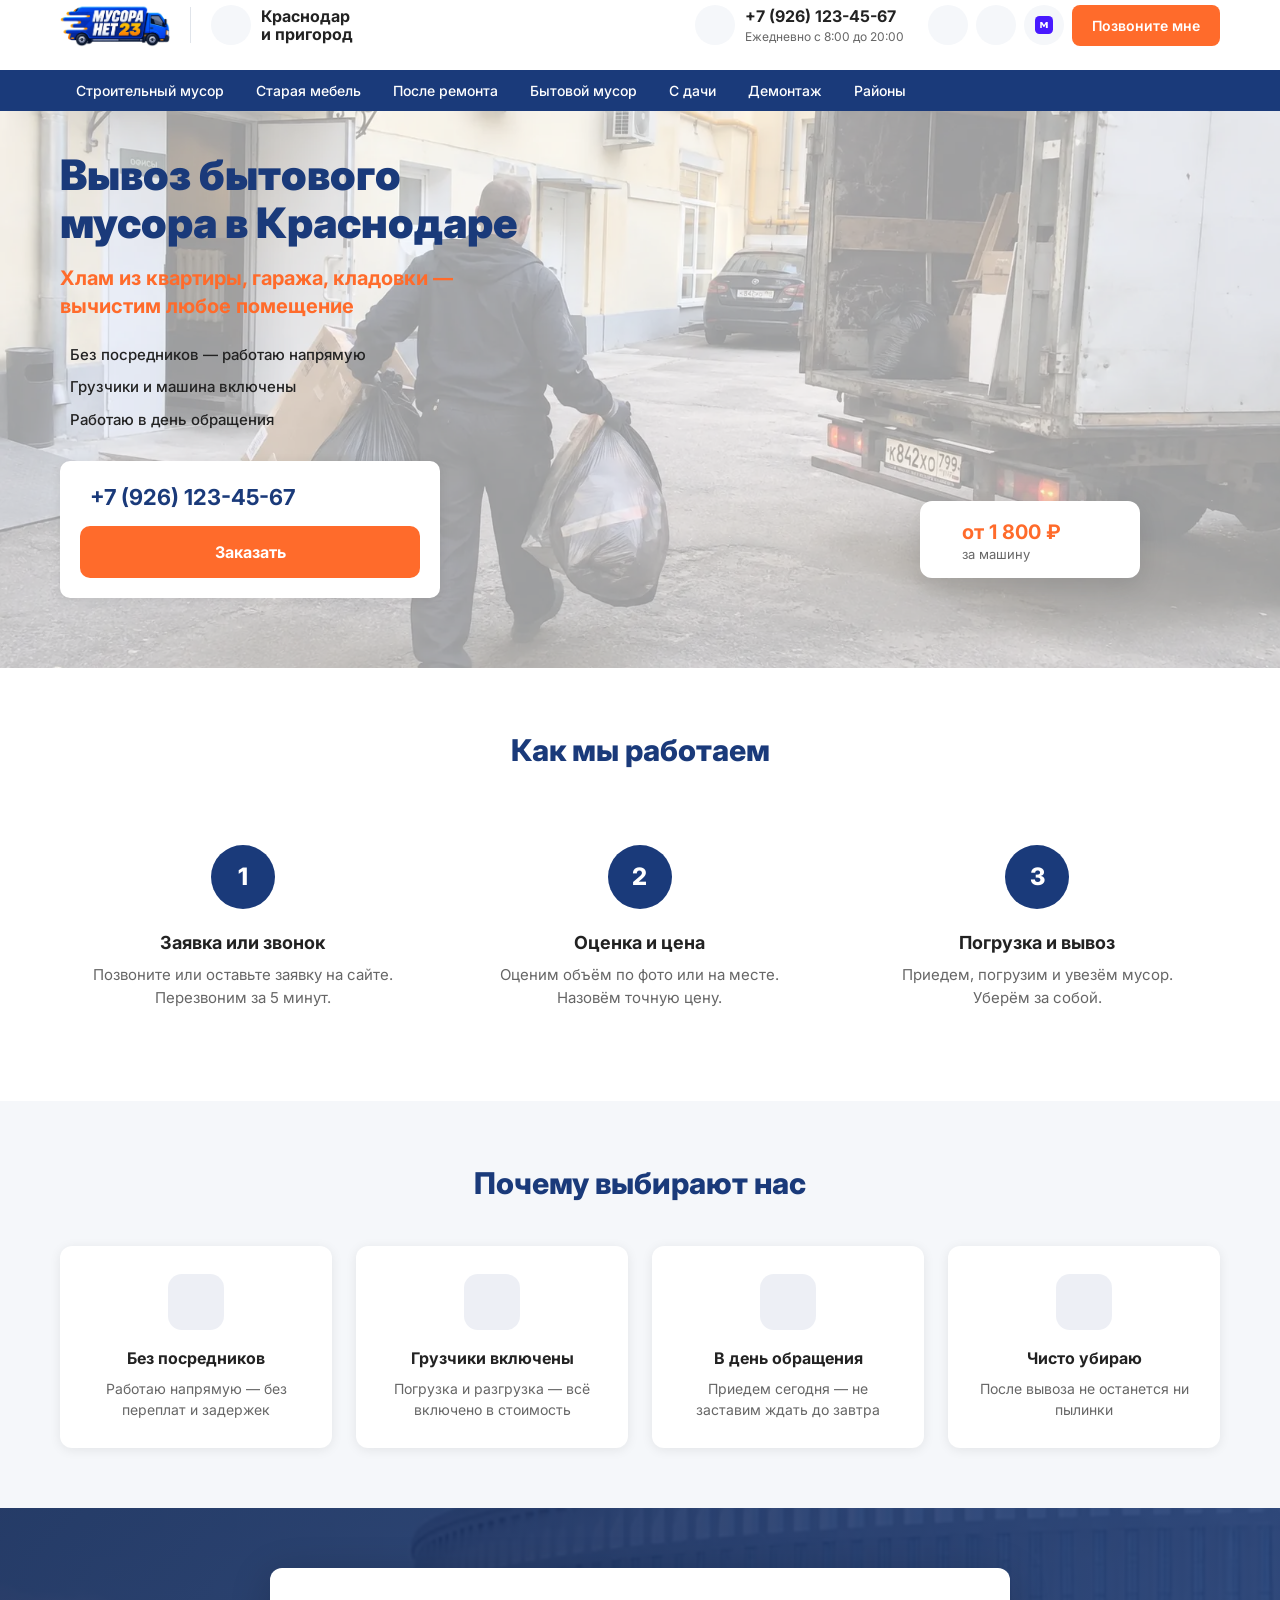
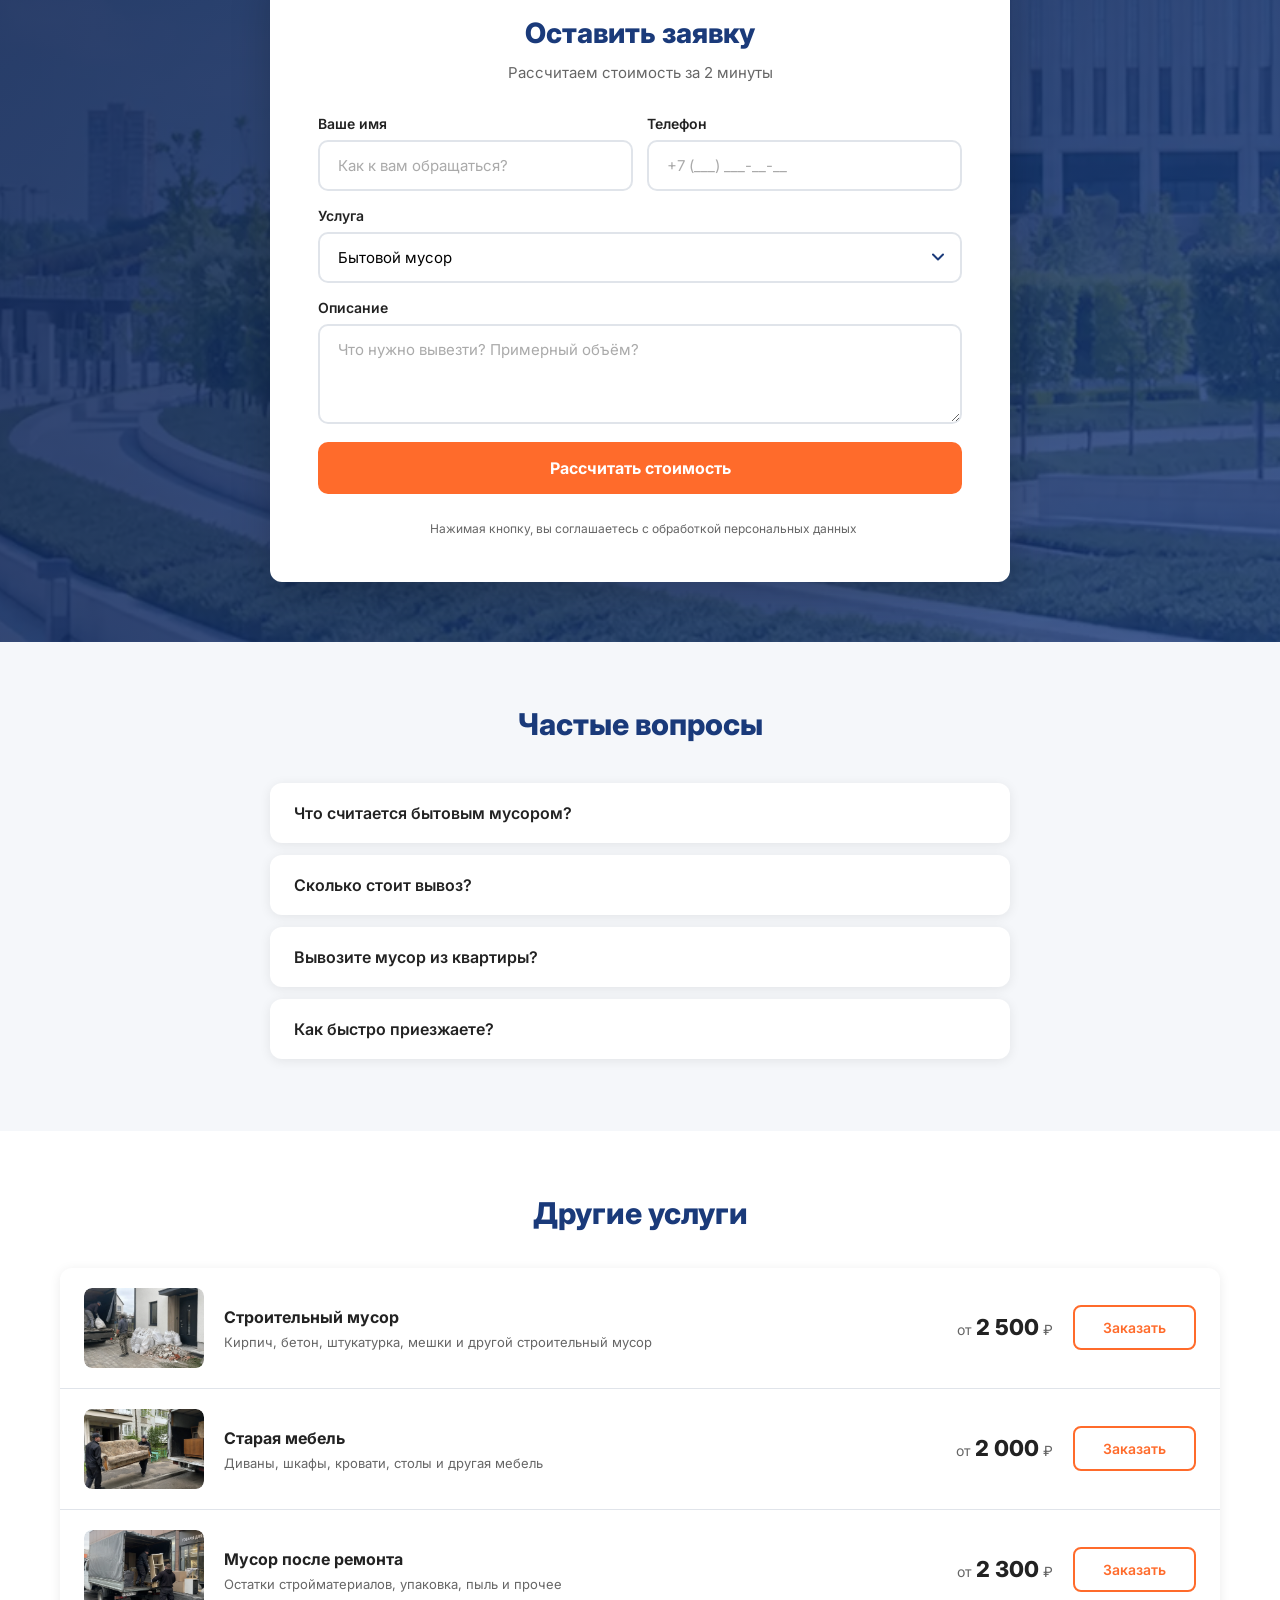
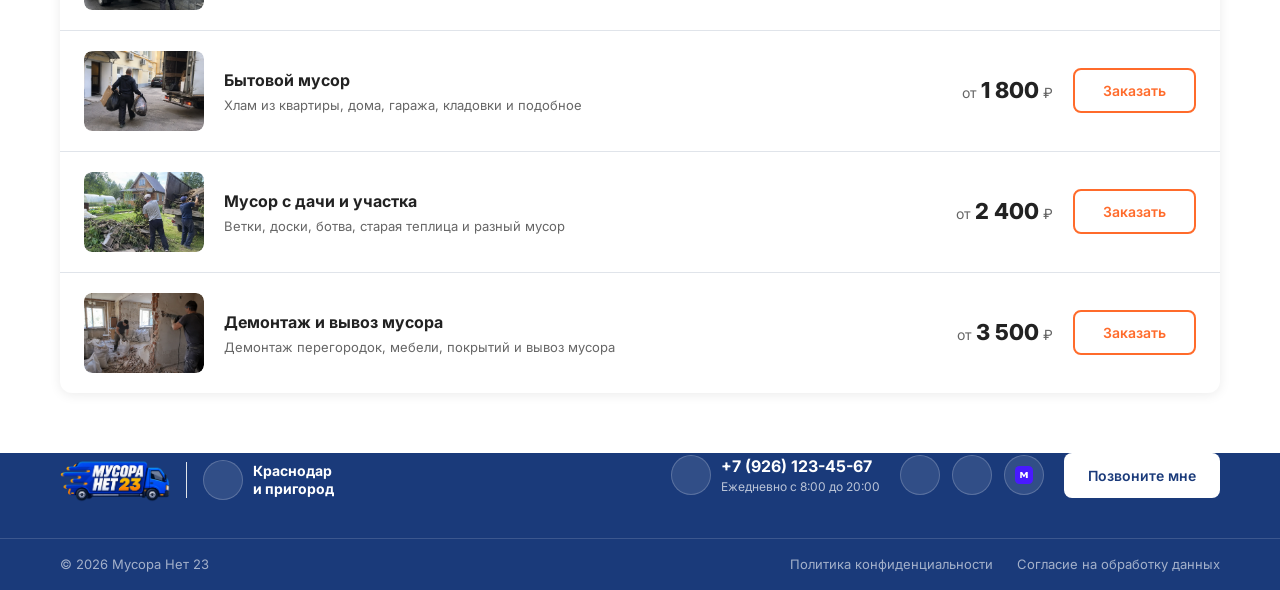
==== commit 115521ff: "Удалены дубли MAX-иконок в header на посадочных" ====
--- a/bytovoy-musor.html
+++ b/bytovoy-musor.html
@@ -43,7 +43,6 @@
                 <div class="header-actions">
                     <a href="#" class="social-circle whatsapp" title="WhatsApp"><i class="fa-brands fa-whatsapp" style="color:#25D366"></i></a>
                     <a href="#" class="social-circle telegram" title="Telegram"><i class="fa-brands fa-telegram" style="color:#0088cc"></i></a>
-                    <a href="#" class="social-circle max" title="MAX"><svg width="18" height="18" viewBox="0 0 24 24" fill="none"><defs><linearGradient id="maxGrad" x1="0" y1="0" x2="24" y2="24"><stop offset="0%" stop-color="#471AFF"/><stop offset="100%" stop-color="#9500FF"/></linearGradient></defs><rect width="24" height="24" rx="6" fill="url(#maxGrad)"/><path d="M7 8h2.5l2.5 4 2.5-4H17v8h-2.5v-5l-2 3.5h-1L9 11v5H7V8z" fill="white"/></svg></a>
                     <a href="#" class="social-circle max" title="MAX"><svg width="18" height="18" viewBox="0 0 24 24" fill="none"><defs><linearGradient id="maxGrad" x1="0" y1="0" x2="24" y2="24"><stop offset="0%" stop-color="#471AFF"/><stop offset="100%" stop-color="#9500FF"/></linearGradient></defs><rect width="24" height="24" rx="6" fill="url(#maxGrad)"/><path d="M7 8h2.5l2.5 4 2.5-4H17v8h-2.5v-5l-2 3.5h-1L9 11v5H7V8z" fill="white"/></svg></a>
                     <a href="javascript:void(0)" class="btn-call popup-trigger">Позвоните мне</a>
                 </div>
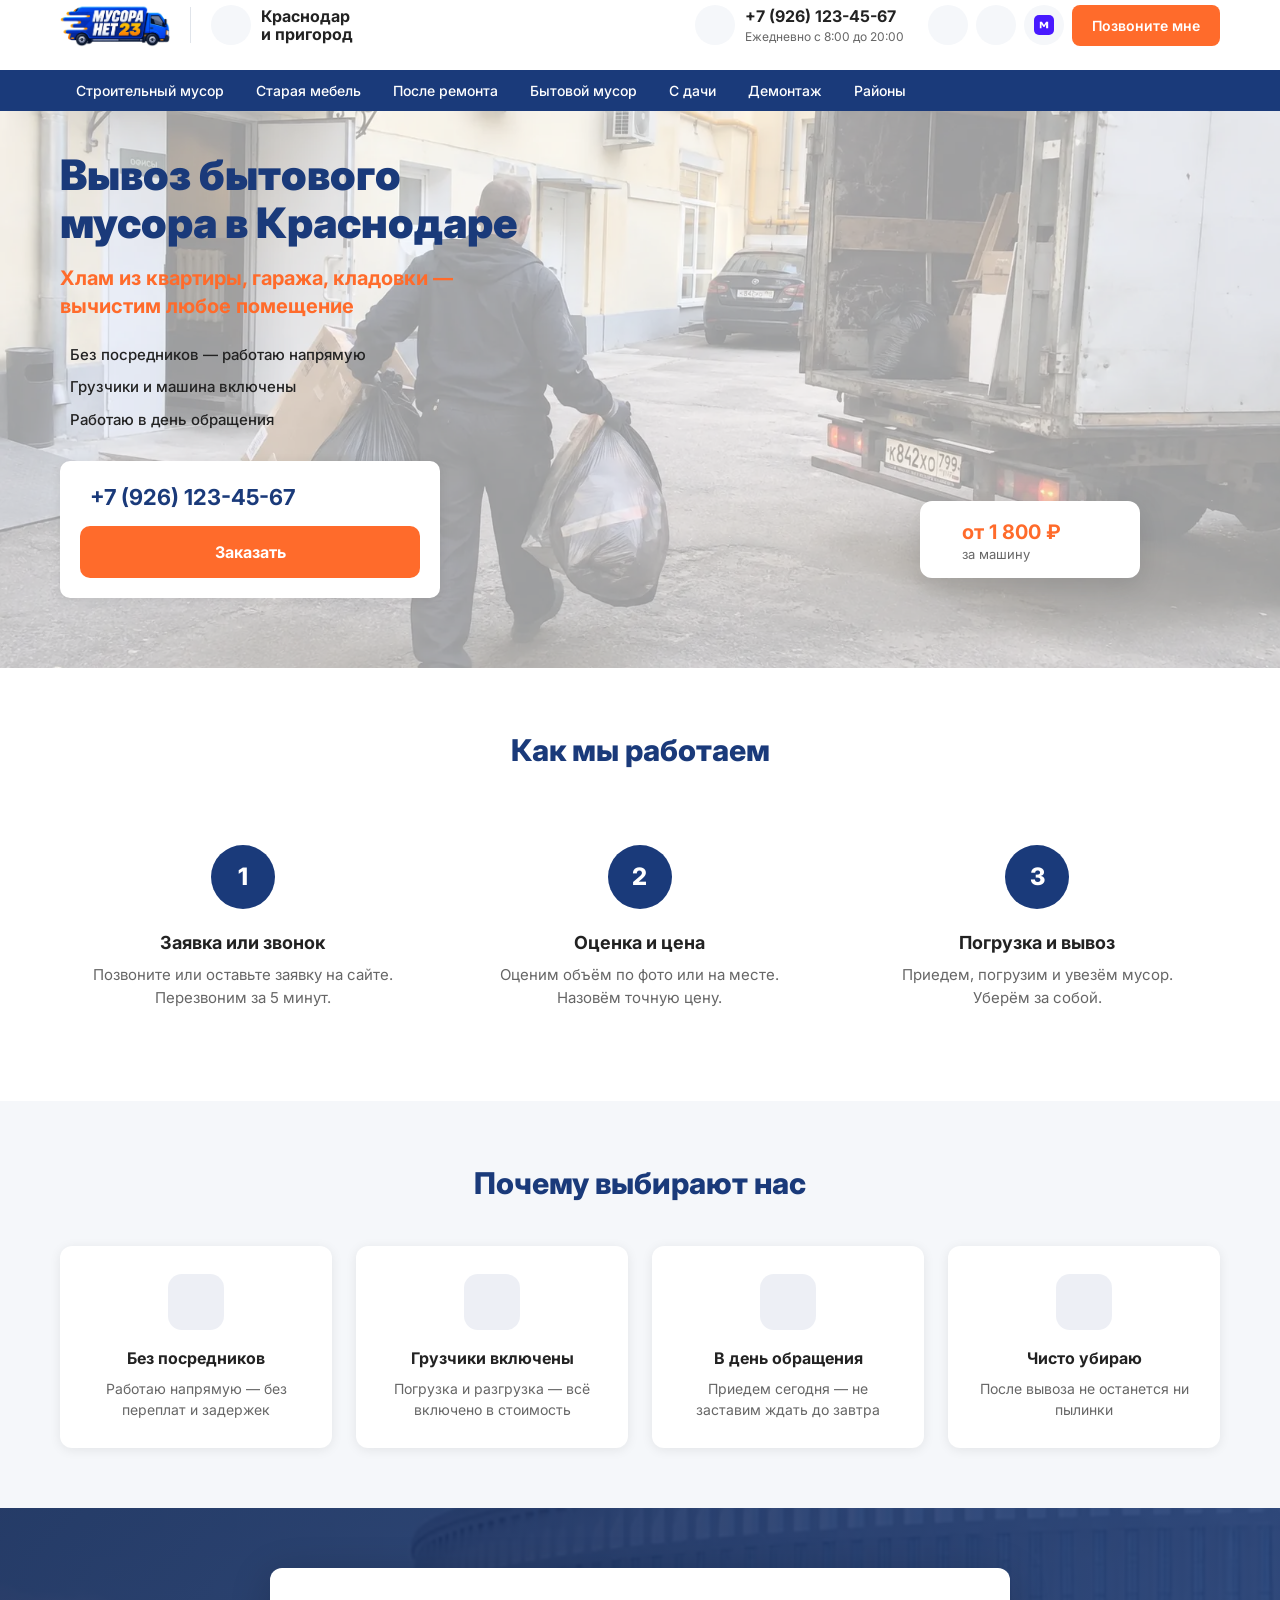
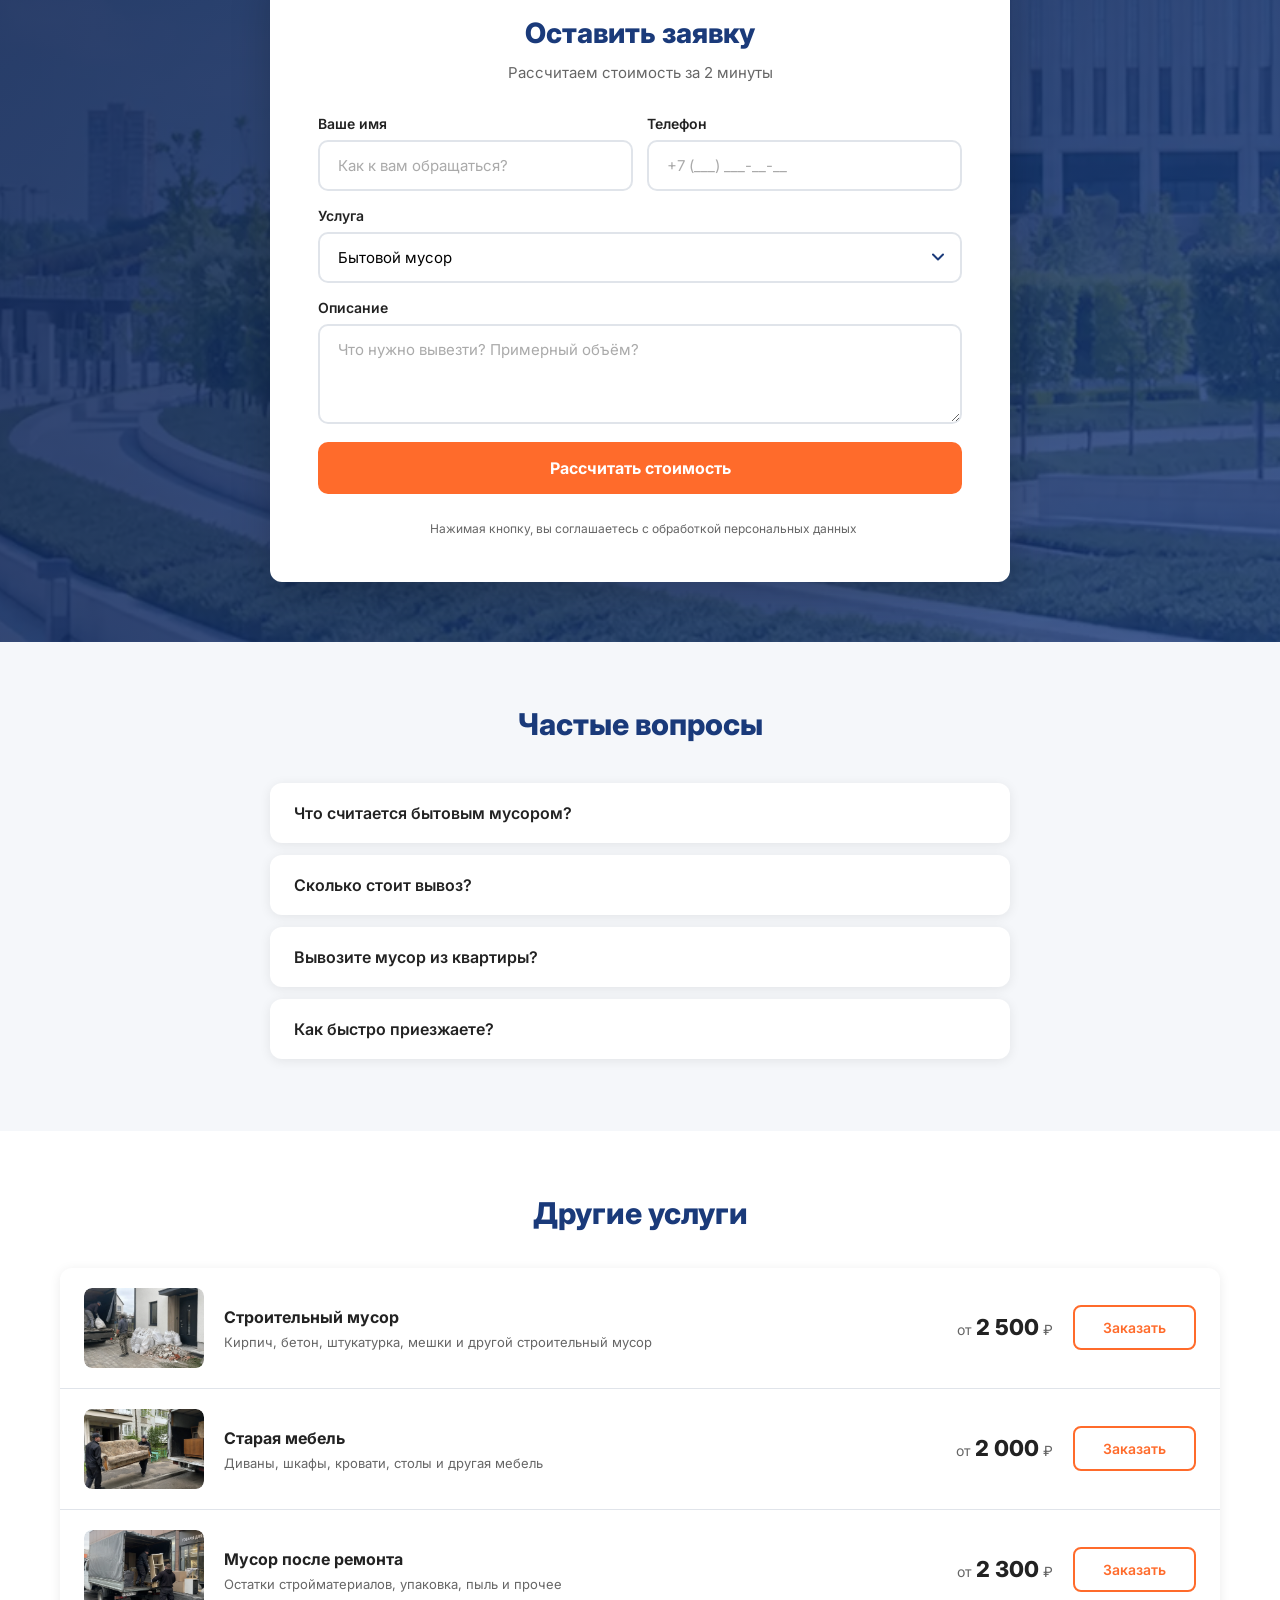
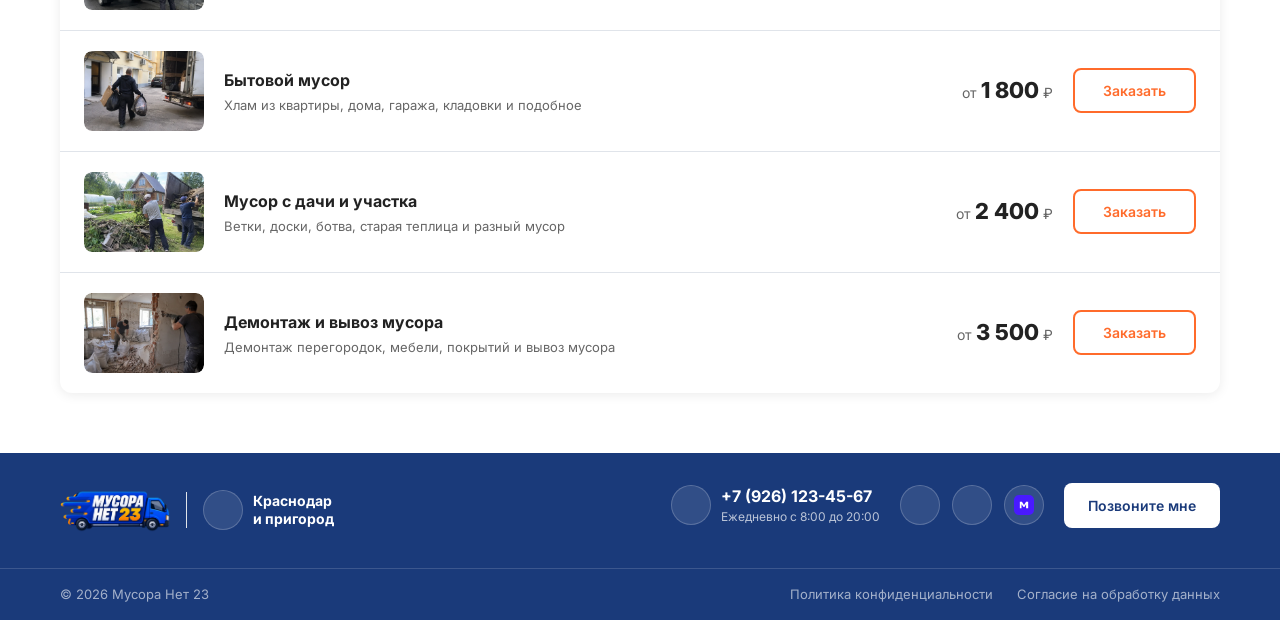
==== commit 271992ab: "Хедер, футер, мобильное меню скопированы из главной на все посадочные" ====
--- a/bytovoy-musor.html
+++ b/bytovoy-musor.html
@@ -33,17 +33,46 @@
     <header class="header">
         <div class="container header-inner">
             <div class="header-left">
-                <a href="index.html" class="logo"><img src="assets/logo.webp" alt="Мусора Нет 23" class="logo-icon"></a>
+                <div class="logo">
+                    <img src="assets/logo.webp" alt="Мусора Нет 23" class="logo-icon">
+                </div>
                 <div class="header-separator"></div>
-                <div class="header-location"><div class="icon-badge"><i class="fa-solid fa-location-dot" style="color:#ff6b2b"></i></div><span>Краснодар<br>и пригород</span></div>
+                <div class="header-location">
+                    <div class="icon-badge">
+                        <i class="fa-solid fa-location-dot" style="color:#ff6b2b;font-size:20px"></i>
+                    </div>
+                    <span>Краснодар<br>и пригород</span>
+                </div>
             </div>
             <div class="header-right">
-                <div class="header-phone-block"><div class="icon-badge"><i class="fa-solid fa-phone" style="color:#ff6b2b"></i></div><div><a href="tel:+79261234567" class="header-phone">+7 (926) 123-45-67</a><span class="header-hours">Ежедневно с 8:00 до 20:00</span></div></div>
-                <button class="burger" id="burgerBtn" aria-label="Меню"><span></span><span></span><span></span></button>
+                <div class="header-phone-block">
+                    <div class="icon-badge">
+                        <i class="fa-solid fa-phone" style="color:#ff6b2b;font-size:20px"></i>
+                    </div>
+                    <div>
+                        <a href="tel:+79261234567" class="header-phone">+7 (926) 123-45-67</a>
+                        <span class="header-hours">Ежедневно с 8:00 до 20:00</span>
+                    </div>
+                </div>
+                <button class="burger" id="burgerBtn" aria-label="Меню">
+                    <span></span>
+                    <span></span>
+                    <span></span>
+                </button>
                 <div class="header-actions">
-                    <a href="#" class="social-circle whatsapp" title="WhatsApp"><i class="fa-brands fa-whatsapp" style="color:#25D366"></i></a>
-                    <a href="#" class="social-circle telegram" title="Telegram"><i class="fa-brands fa-telegram" style="color:#0088cc"></i></a>
-                    <a href="#" class="social-circle max" title="MAX"><svg width="18" height="18" viewBox="0 0 24 24" fill="none"><defs><linearGradient id="maxGrad" x1="0" y1="0" x2="24" y2="24"><stop offset="0%" stop-color="#471AFF"/><stop offset="100%" stop-color="#9500FF"/></linearGradient></defs><rect width="24" height="24" rx="6" fill="url(#maxGrad)"/><path d="M7 8h2.5l2.5 4 2.5-4H17v8h-2.5v-5l-2 3.5h-1L9 11v5H7V8z" fill="white"/></svg></a>
+                    <a href="#" class="social-circle whatsapp" title="WhatsApp">
+                        <i class="fa-brands fa-whatsapp" style="color:#25D366;font-size:20px"></i>
+                    </a>
+                    <a href="#" class="social-circle telegram" title="Telegram">
+                        <i class="fa-brands fa-telegram" style="color:#0088cc;font-size:20px"></i>
+                    </a>
+                    <a href="#" class="social-circle max" title="MAX">
+                        <svg width="20" height="20" viewBox="0 0 24 24" fill="none">
+                            <defs><linearGradient id="maxGradH" x1="0" y1="0" x2="24" y2="24"><stop offset="0%" stop-color="#471AFF"/><stop offset="100%" stop-color="#9500FF"/></linearGradient></defs>
+                            <rect width="24" height="24" rx="6" fill="url(#maxGradH)"/>
+                            <path d="M7 8h2.5l2.5 4 2.5-4H17v8h-2.5v-5l-2 3.5h-1L9 11v5H7V8z" fill="white"/>
+                        </svg>
+                    </a>
                     <a href="javascript:void(0)" class="btn-call popup-trigger">Позвоните мне</a>
                 </div>
             </div>
@@ -52,13 +81,57 @@
     <nav class="nav"><div class="container"><ul class="nav-list"><li><a href="stroitelniy-musor.html">Строительный мусор</a></li><li><a href="staraya-mebel.html">Старая мебель</a></li><li><a href="musor-posle-remonta.html">После ремонта</a></li><li><a href="bytovoy-musor.html">Бытовой мусор</a></li><li><a href="musor-s-dachi.html">С дачи</a></li><li><a href="demontazh.html">Демонтаж</a></li><li><a href="index.html#map">Районы</a></li></ul></div></nav>
     <div class="mobile-overlay" id="mobileOverlay"></div>
     <aside class="mobile-menu" id="mobileMenu">
-        <div class="mobile-menu-header"><a href="index.html" class="logo"><img src="assets/logo.webp" alt="Мусора Нет 23" class="logo-icon"></a><button class="mobile-menu-close" id="mobileMenuClose" aria-label="Закрыть"><i class="fa-solid fa-xmark" style="font-size:24px;color:#222"></i></button></div>
-        <nav class="mobile-nav"><a href="stroitelniy-musor.html">Строительный мусор</a><a href="staraya-mebel.html">Старая мебель</a><a href="musor-posle-remonta.html">После ремонта</a><a href="bytovoy-musor.html">Бытовой мусор</a><a href="musor-s-dachi.html">С дачи</a><a href="demontazh.html">Демонтаж</a><a href="index.html#map">Районы</a></nav>
+        <div class="mobile-menu-header">
+            <div class="logo">
+                <img src="assets/logo.webp" alt="Мусора Нет 23" class="logo-icon">
+            </div>
+            <button class="mobile-menu-close" id="mobileMenuClose" aria-label="Закрыть">
+                <i class="fa-solid fa-xmark" style="font-size:24px;color:#222"></i>
+            </button>
+        </div>
+        <nav class="mobile-nav">
+            <a href="stroitelniy-musor.html">Строительный мусор</a>
+            <a href="staraya-mebel.html">Старая мебель</a>
+            <a href="musor-posle-remonta.html">После ремонта</a>
+            <a href="bytovoy-musor.html">Бытовой мусор</a>
+            <a href="musor-s-dachi.html">С дачи</a>
+            <a href="demontazh.html">Демонтаж</a>
+            <a href="#map">Районы</a>
+        </nav>
         <div class="mobile-menu-footer">
-            <div class="mobile-menu-location"><div class="icon-badge"><i class="fa-solid fa-location-dot" style="color:#ff6b2b"></i></div><span>Краснодар и пригород</span></div>
-            <div class="mobile-menu-phone-block"><div class="icon-badge"><i class="fa-solid fa-phone" style="color:#ff6b2b"></i></div><div><a href="tel:+79261234567" class="mobile-menu-phone">+7 (926) 123-45-67</a><span class="mobile-menu-hours">Ежедневно с 8:00 до 20:00</span></div></div>
-            <div class="mobile-menu-socials"><a href="#" class="social-link whatsapp"><i class="fa-brands fa-whatsapp" style="color:#25D366"></i><span>WhatsApp</span></a><a href="#" class="social-link telegram"><i class="fa-brands fa-telegram" style="color:#0088cc"></i><span>Telegram</span></a><a href="#" class="social-link max"><svg width="22" height="22" viewBox="0 0 24 24" fill="none"><defs><linearGradient id="maxGrad" x1="0" y1="0" x2="24" y2="24"><stop offset="0%" stop-color="#471AFF"/><stop offset="100%" stop-color="#9500FF"/></linearGradient></defs><rect width="24" height="24" rx="6" fill="url(#maxGrad)"/><path d="M7 8h2.5l2.5 4 2.5-4H17v8h-2.5v-5l-2 3.5h-1L9 11v5H7V8z" fill="white"/></svg><span>MAX</span></a><a href="tel:+79261234567" class="mobile-menu-phone">+7 (926) 123-45-67</a></div>
-            <button class="btn-call popup-trigger">Заказать звонок</button>
+            <div class="mobile-menu-location">
+                <div class="icon-badge">
+                    <i class="fa-solid fa-location-dot" style="color:#ff6b2b;font-size:20px"></i>
+                </div>
+                <span>Краснодар и пригород</span>
+            </div>
+            <div class="mobile-menu-phone-block">
+                <div class="icon-badge">
+                    <i class="fa-solid fa-phone" style="color:#ff6b2b;font-size:20px"></i>
+                </div>
+                <div>
+                    <a href="tel:+79261234567" class="mobile-menu-phone">+7 (926) 123-45-67</a>
+                    <span class="mobile-menu-hours">Ежедневно с 8:00 до 20:00</span>
+                </div>
+            </div>
+            <div class="mobile-menu-socials">
+                <a href="#" class="social-link whatsapp">
+                    <i class="fa-brands fa-whatsapp" style="color:#25D366;font-size:22px"></i>
+                    <span>WhatsApp</span>
+                </a>
+                <a href="#" class="social-link telegram">
+                    <i class="fa-brands fa-telegram" style="color:#0088cc;font-size:22px"></i>
+                    <span>Telegram</span>
+                </a>
+                <a href="#" class="social-link max">
+                    <svg width="22" height="22" viewBox="0 0 24 24" fill="none">
+                        <defs><linearGradient id="maxGradM" x1="0" y1="0" x2="24" y2="24"><stop offset="0%" stop-color="#471AFF"/><stop offset="100%" stop-color="#9500FF"/></linearGradient></defs>
+                        <rect width="24" height="24" rx="6" fill="url(#maxGradM)"/>
+                        <path d="M7 8h2.5l2.5 4 2.5-4H17v8h-2.5v-5l-2 3.5h-1L9 11v5H7V8z" fill="white"/>
+                    </svg>
+                    <span>MAX</span>
+                </a>
+            </div>
         </div>
     </aside>
 
@@ -164,18 +237,55 @@
     <!-- Footer -->
     <footer class="footer">
         <div class="container footer-inner">
-            <div class="footer-left"><a href="index.html" class="logo"><img src="assets/logo.webp" alt="Мусора Нет 23" class="logo-icon"></a><div class="header-separator"></div><div class="footer-location"><div class="icon-badge"><i class="fa-solid fa-location-dot" style="color:#ff6b2b"></i></div><span>Краснодар<br>и пригород</span></div></div>
+            <div class="footer-left">
+                <div class="logo">
+                    <img src="assets/logo.webp" alt="Мусора Нет 23" class="logo-icon">
+                </div>
+                <div class="header-separator"></div>
+                <div class="footer-location">
+                    <div class="icon-badge">
+                        <i class="fa-solid fa-location-dot" style="color:#ff6b2b;font-size:20px"></i>
+                    </div>
+                    <span>Краснодар<br>и пригород</span>
+                </div>
+            </div>
             <div class="footer-right">
-                <div class="footer-phone-block"><div class="icon-badge"><i class="fa-solid fa-phone" style="color:#ff6b2b"></i></div><div><a href="tel:+79261234567" class="footer-phone">+7 (926) 123-45-67</a><span class="footer-hours">Ежедневно с 8:00 до 20:00</span></div></div>
+                <div class="footer-phone-block">
+                    <div class="icon-badge">
+                        <i class="fa-solid fa-phone" style="color:#ff6b2b;font-size:20px"></i>
+                    </div>
+                    <div>
+                        <a href="tel:+79261234567" class="footer-phone">+7 (926) 123-45-67</a>
+                        <span class="footer-hours">Ежедневно с 8:00 до 20:00</span>
+                    </div>
+                </div>
                 <div class="footer-socials">
-                    <a href="#" class="social-circle whatsapp" title="WhatsApp"><i class="fa-brands fa-whatsapp" style="color:#25D366"></i></a>
-                    <a href="#" class="social-circle telegram" title="Telegram"><i class="fa-brands fa-telegram" style="color:#0088cc"></i></a>
-                    <a href="#" class="social-circle max" title="MAX"><svg width="18" height="18" viewBox="0 0 24 24" fill="none"><defs><linearGradient id="maxGrad" x1="0" y1="0" x2="24" y2="24"><stop offset="0%" stop-color="#471AFF"/><stop offset="100%" stop-color="#9500FF"/></linearGradient></defs><rect width="24" height="24" rx="6" fill="url(#maxGrad)"/><path d="M7 8h2.5l2.5 4 2.5-4H17v8h-2.5v-5l-2 3.5h-1L9 11v5H7V8z" fill="white"/></svg></a>
+                    <a href="#" class="social-circle whatsapp" title="WhatsApp">
+                        <i class="fa-brands fa-whatsapp" style="color:#25D366;font-size:20px"></i>
+                    </a>
+                    <a href="#" class="social-circle telegram" title="Telegram">
+                        <i class="fa-brands fa-telegram" style="color:#0088cc;font-size:20px"></i>
+                    </a>
+                    <a href="#" class="social-circle max" title="MAX">
+                        <svg width="20" height="20" viewBox="0 0 24 24" fill="none">
+                            <defs><linearGradient id="maxGradF" x1="0" y1="0" x2="24" y2="24"><stop offset="0%" stop-color="#471AFF"/><stop offset="100%" stop-color="#9500FF"/></linearGradient></defs>
+                            <rect width="24" height="24" rx="6" fill="url(#maxGradF)"/>
+                            <path d="M7 8h2.5l2.5 4 2.5-4H17v8h-2.5v-5l-2 3.5h-1L9 11v5H7V8z" fill="white"/>
+                        </svg>
+                    </a>
                 </div>
                 <a href="javascript:void(0)" class="btn-call popup-trigger">Позвоните мне</a>
             </div>
         </div>
-        <div class="footer-bottom"><div class="container footer-bottom-inner"><span>© 2026 Мусора Нет 23</span><div class="footer-links"><a href="#">Политика конфиденциальности</a><a href="#">Согласие на обработку данных</a></div></div></div>
+        <div class="footer-bottom">
+            <div class="container footer-bottom-inner">
+                <span>© 2026 Мусора Нет 23</span>
+                <div class="footer-links">
+                    <a href="#">Политика конфиденциальности</a>
+                    <a href="#">Согласие на обработку данных</a>
+                </div>
+            </div>
+        </div>
     </footer>
 
     <!-- Popup -->
--- a/index.css
+++ b/index.css
@@ -990,6 +990,7 @@
 .footer {
     background: var(--primary);
     color: var(--white);
+    padding: 30px 0 0;
 }
 
 .footer-inner {
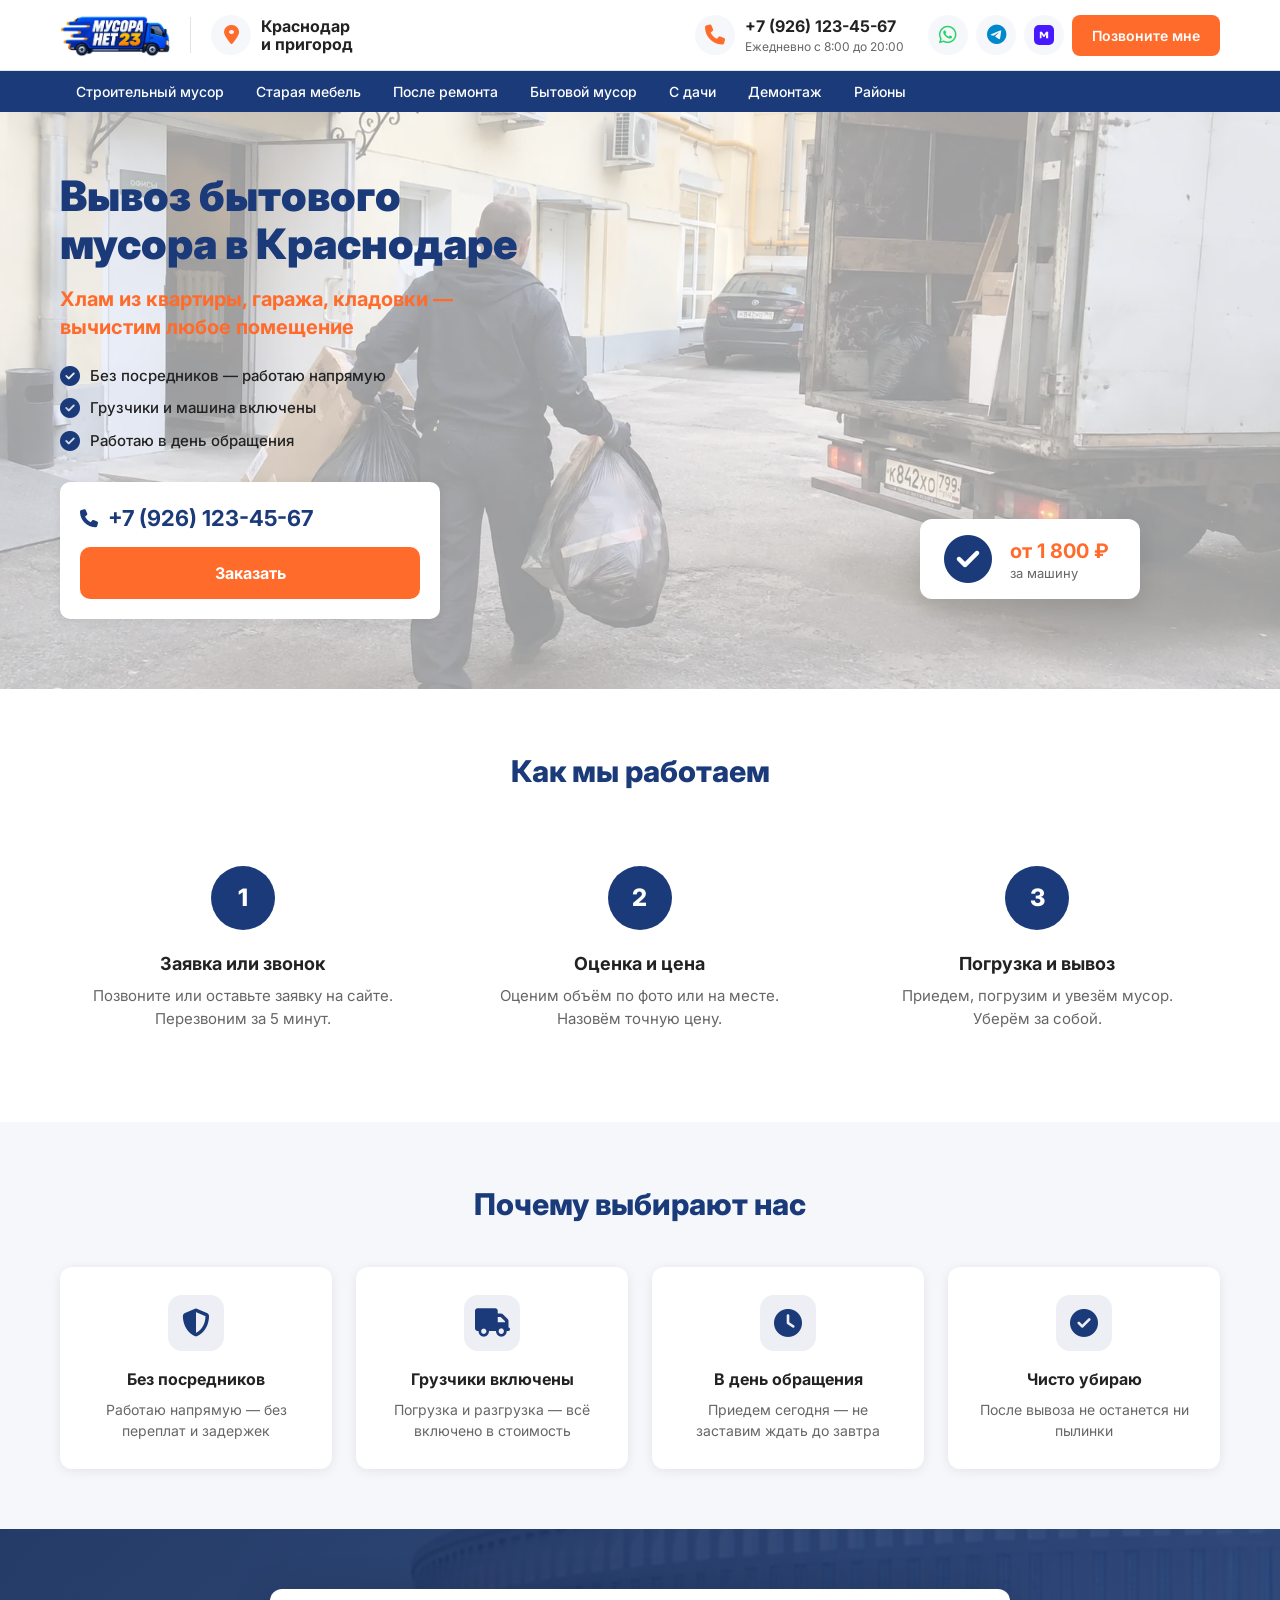
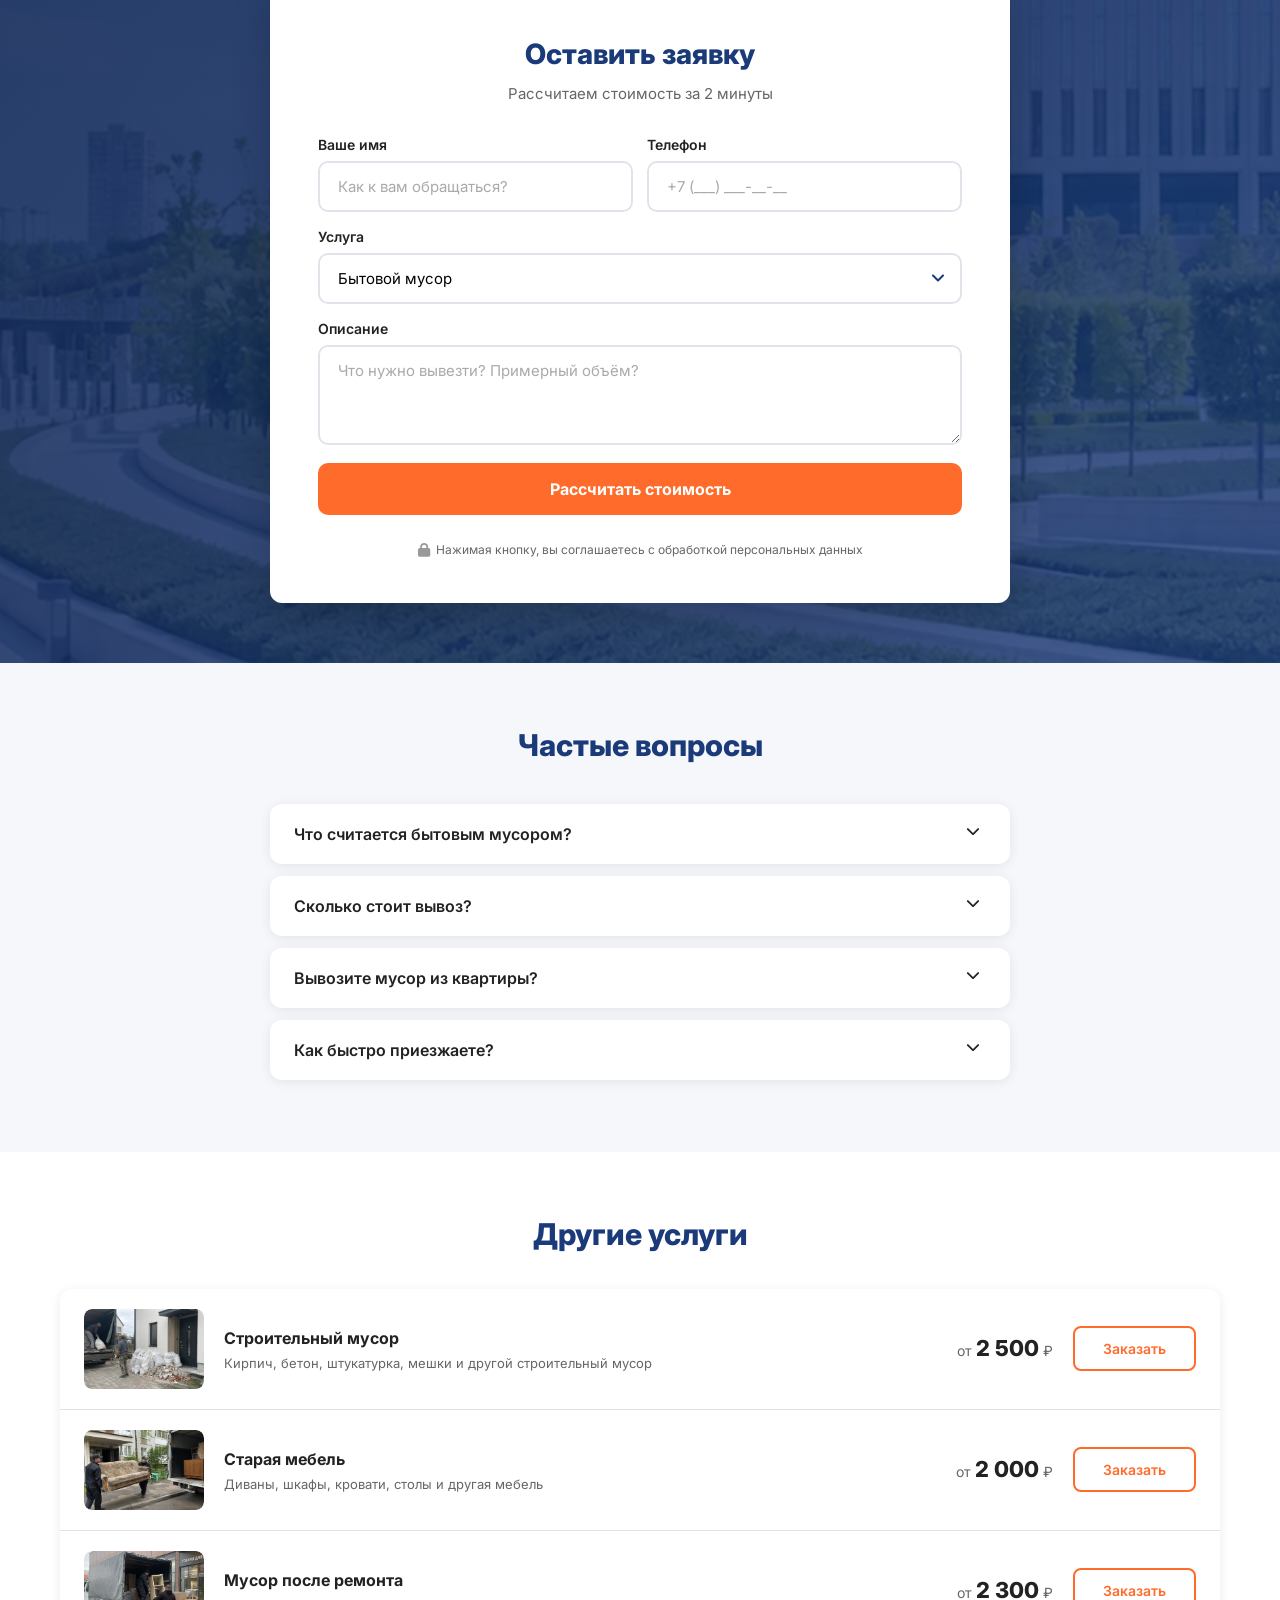
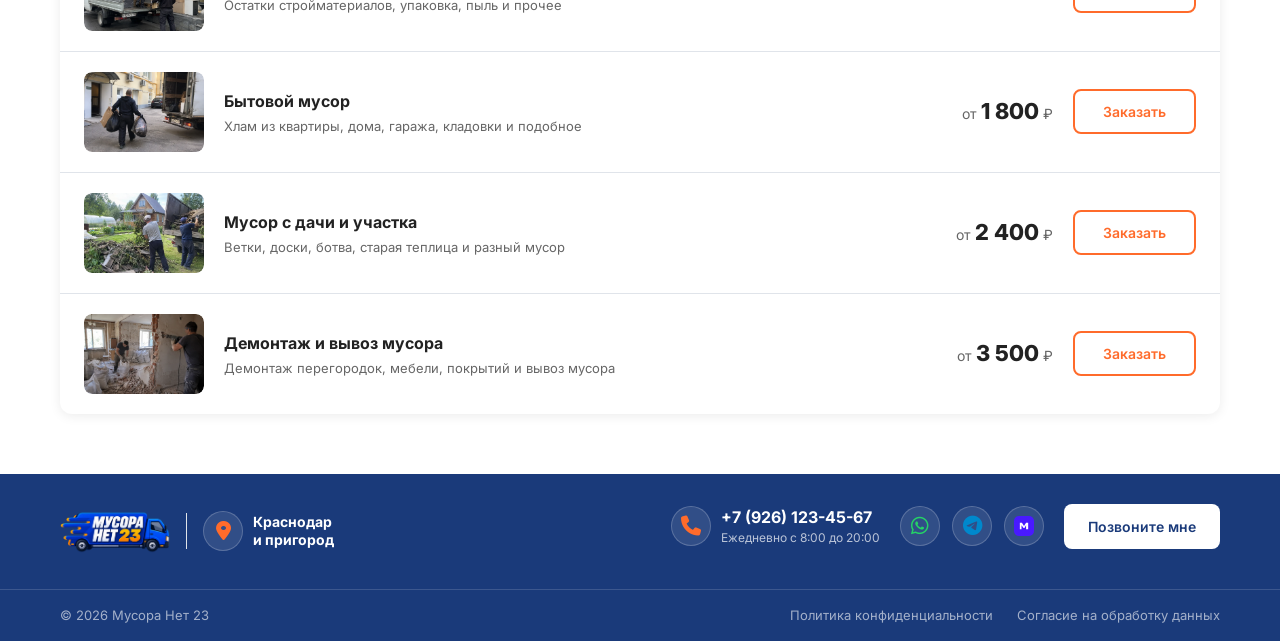
==== commit beaa315f: "Header/footer/mobile-menu скопированы из главной; Font Awesome CDN исправлен; лого — ссылка на главн" ====
--- a/bytovoy-musor.html
+++ b/bytovoy-musor.html
@@ -27,15 +27,13 @@
     <link rel="stylesheet" href="./index.css">
     <link rel="stylesheet" href="service.css">
     <link href="https://fonts.googleapis.com/css2?family=Inter:wght@400;500;600;700;800;900&display=swap" rel="stylesheet">
-<link rel="stylesheet href=https://cdnjs.cloudflare.com/ajax/libs/font-awesome/6.5.1/css/all.min.css></head>
+<link rel="stylesheet" href="https://cdnjs.cloudflare.com/ajax/libs/font-awesome/6.5.1/css/all.min.css"></head>
 <body>
     <!-- Header (copy from main) -->
     <header class="header">
         <div class="container header-inner">
             <div class="header-left">
-                <div class="logo">
-                    <img src="assets/logo.webp" alt="Мусора Нет 23" class="logo-icon">
-                </div>
+                <a href="index.html" class="logo"><img src="assets/logo.webp" alt="Мусора Нет 23" class="logo-icon"></a>
                 <div class="header-separator"></div>
                 <div class="header-location">
                     <div class="icon-badge">
@@ -78,13 +76,23 @@
             </div>
         </div>
     </header>
-    <nav class="nav"><div class="container"><ul class="nav-list"><li><a href="stroitelniy-musor.html">Строительный мусор</a></li><li><a href="staraya-mebel.html">Старая мебель</a></li><li><a href="musor-posle-remonta.html">После ремонта</a></li><li><a href="bytovoy-musor.html">Бытовой мусор</a></li><li><a href="musor-s-dachi.html">С дачи</a></li><li><a href="demontazh.html">Демонтаж</a></li><li><a href="index.html#map">Районы</a></li></ul></div></nav>
+    <nav class="nav">
+        <div class="container">
+            <ul class="nav-list">
+                <li><a href="stroitelniy-musor.html">Строительный мусор</a></li>
+                <li><a href="staraya-mebel.html">Старая мебель</a></li>
+                <li><a href="musor-posle-remonta.html">После ремонта</a></li>
+                <li><a href="bytovoy-musor.html">Бытовой мусор</a></li>
+                <li><a href="musor-s-dachi.html">С дачи</a></li>
+                <li><a href="demontazh.html">Демонтаж</a></li>
+                <li><a href="#map">Районы</a></li>
+            </ul>
+        </div>
+    </nav>
     <div class="mobile-overlay" id="mobileOverlay"></div>
     <aside class="mobile-menu" id="mobileMenu">
         <div class="mobile-menu-header">
-            <div class="logo">
-                <img src="assets/logo.webp" alt="Мусора Нет 23" class="logo-icon">
-            </div>
+            <a href="index.html" class="logo"><img src="assets/logo.webp" alt="Мусора Нет 23" class="logo-icon"></a>
             <button class="mobile-menu-close" id="mobileMenuClose" aria-label="Закрыть">
                 <i class="fa-solid fa-xmark" style="font-size:24px;color:#222"></i>
             </button>
@@ -238,9 +246,7 @@
     <footer class="footer">
         <div class="container footer-inner">
             <div class="footer-left">
-                <div class="logo">
-                    <img src="assets/logo.webp" alt="Мусора Нет 23" class="logo-icon">
-                </div>
+                <a href="index.html" class="logo"><img src="assets/logo.webp" alt="Мусора Нет 23" class="logo-icon"></a>
                 <div class="header-separator"></div>
                 <div class="footer-location">
                     <div class="icon-badge">
